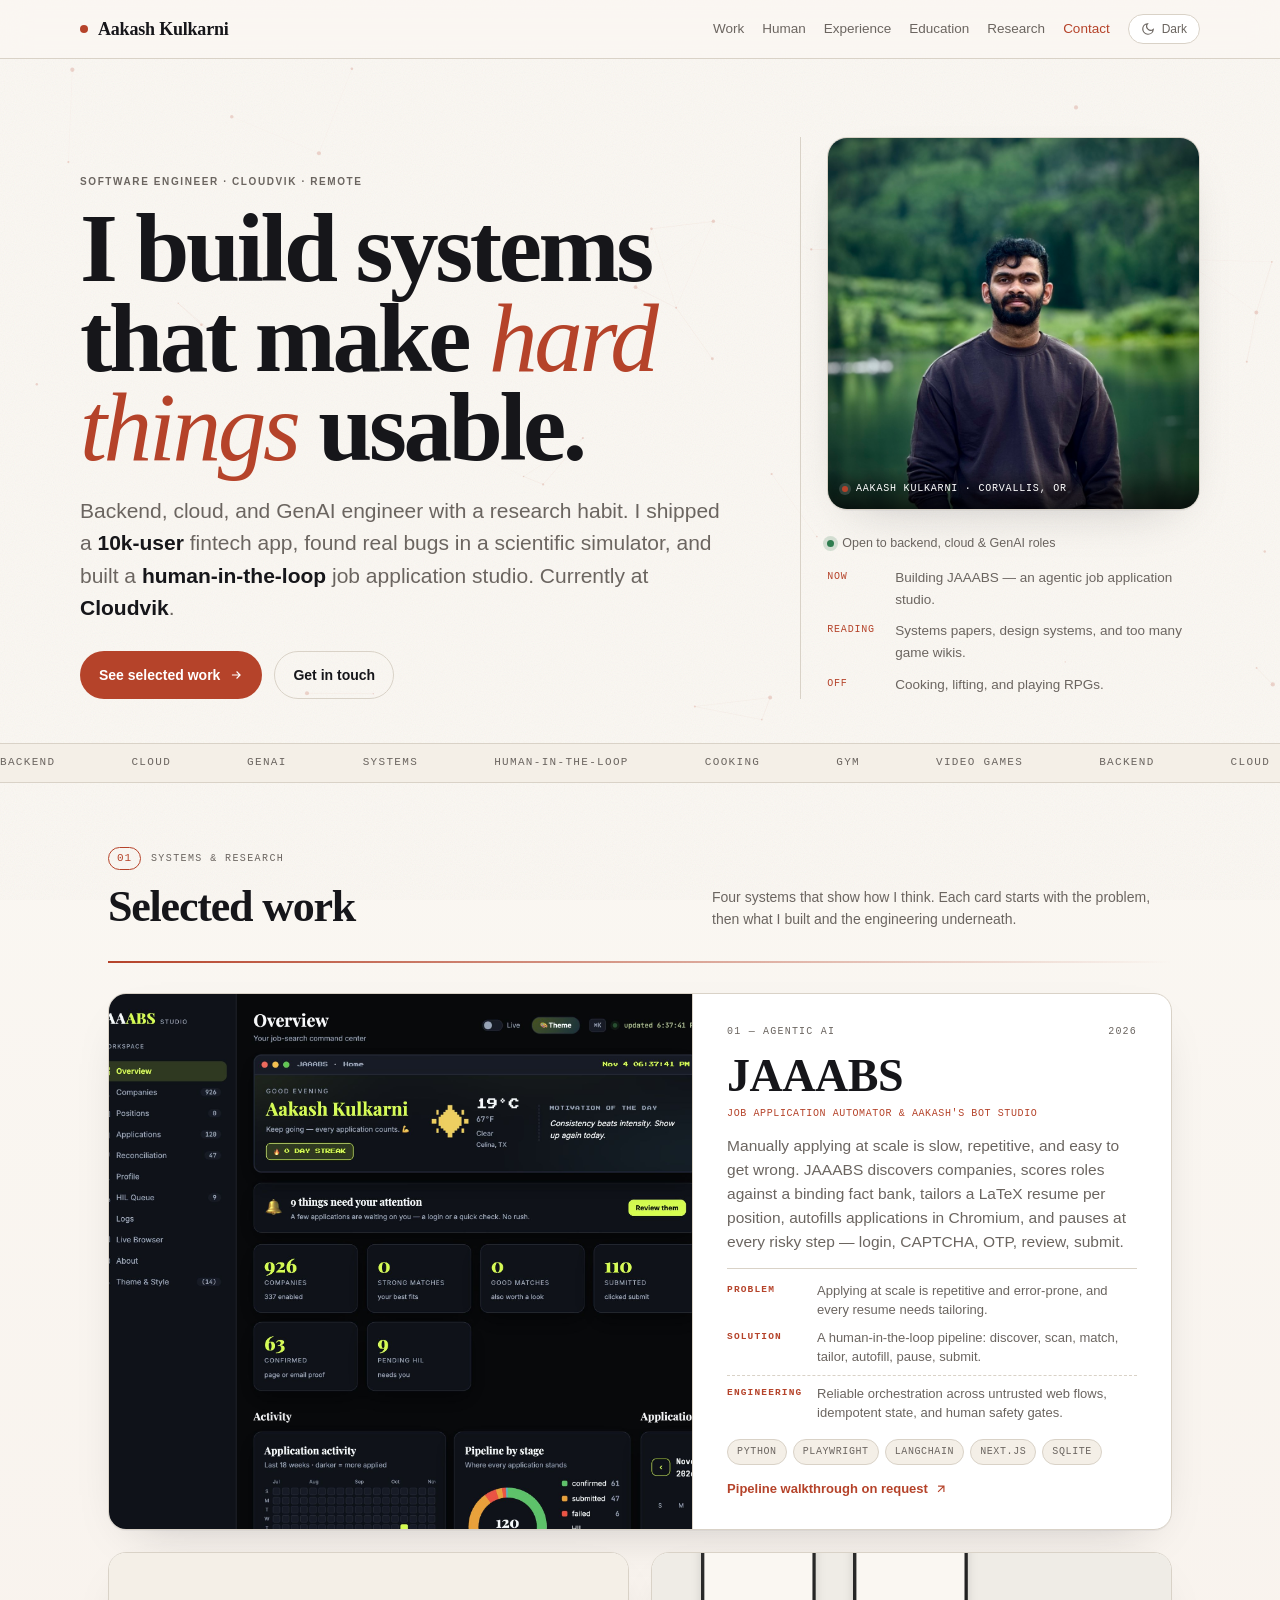
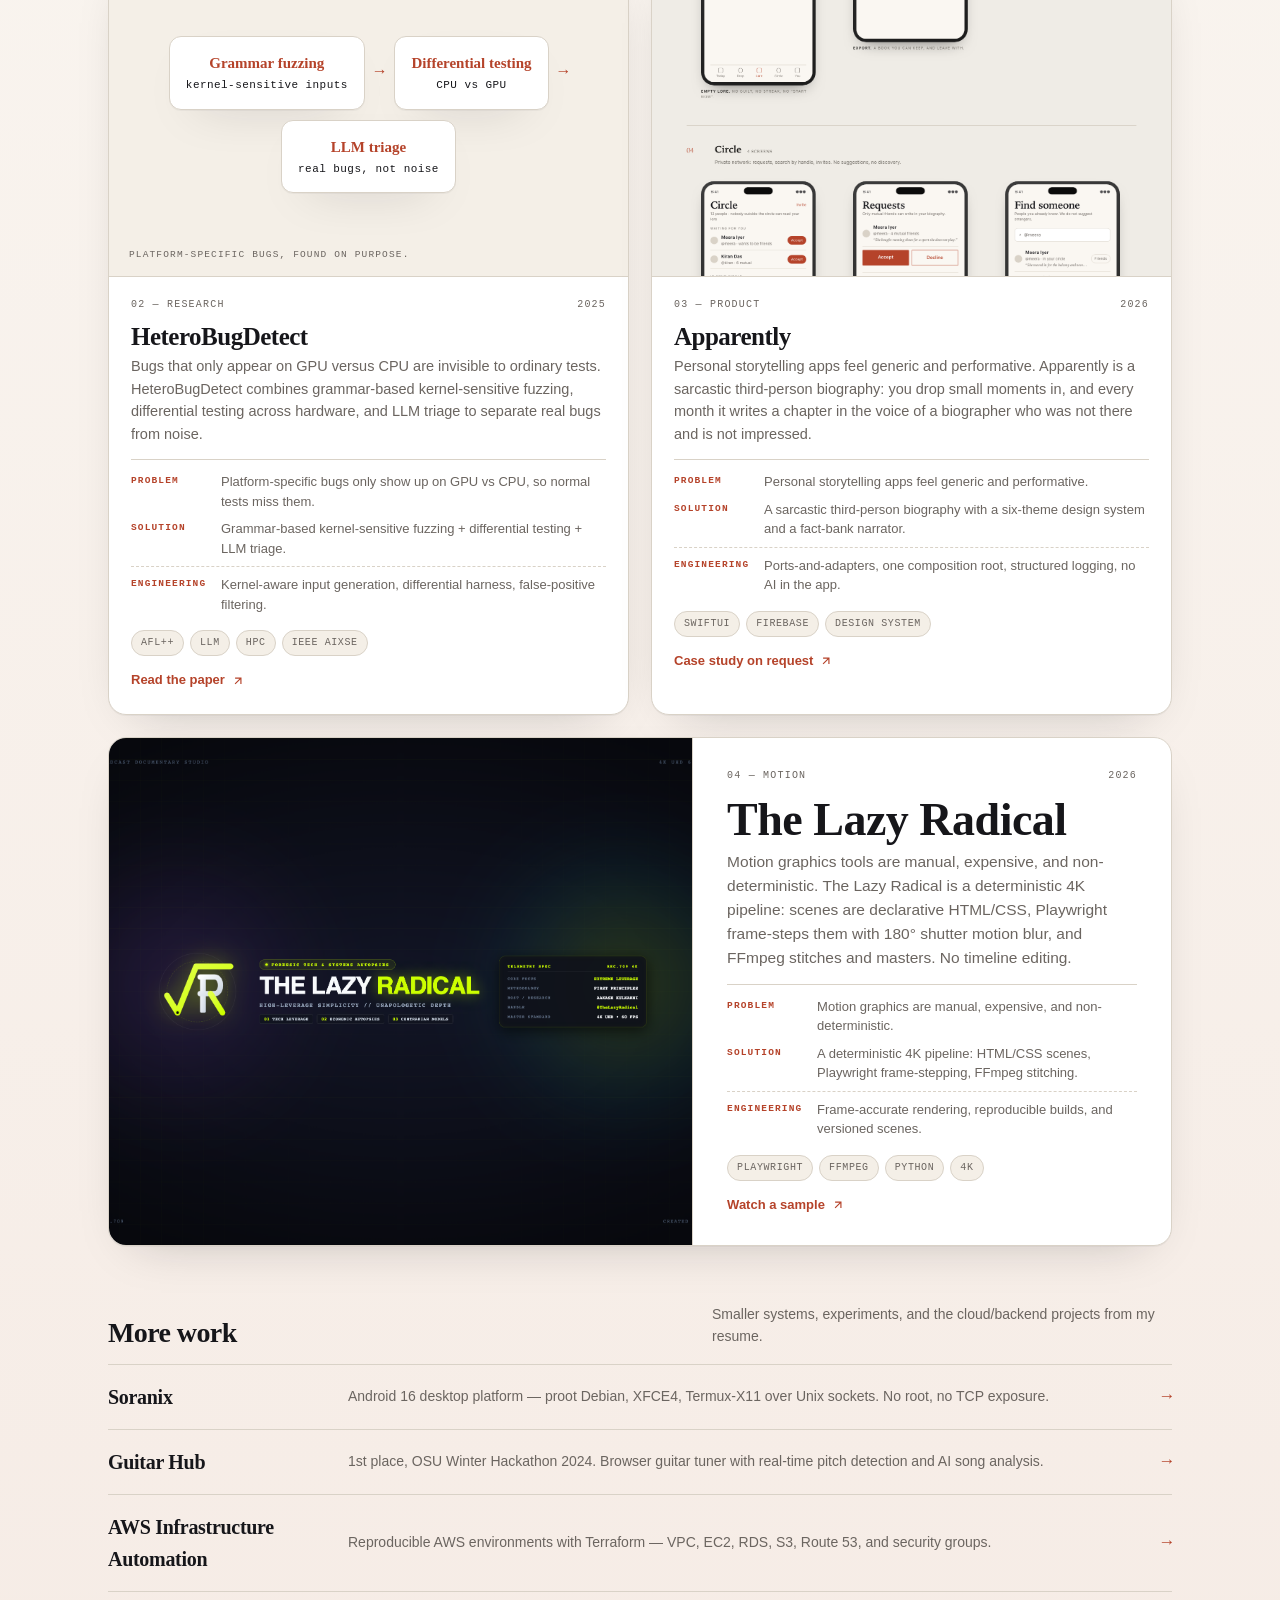
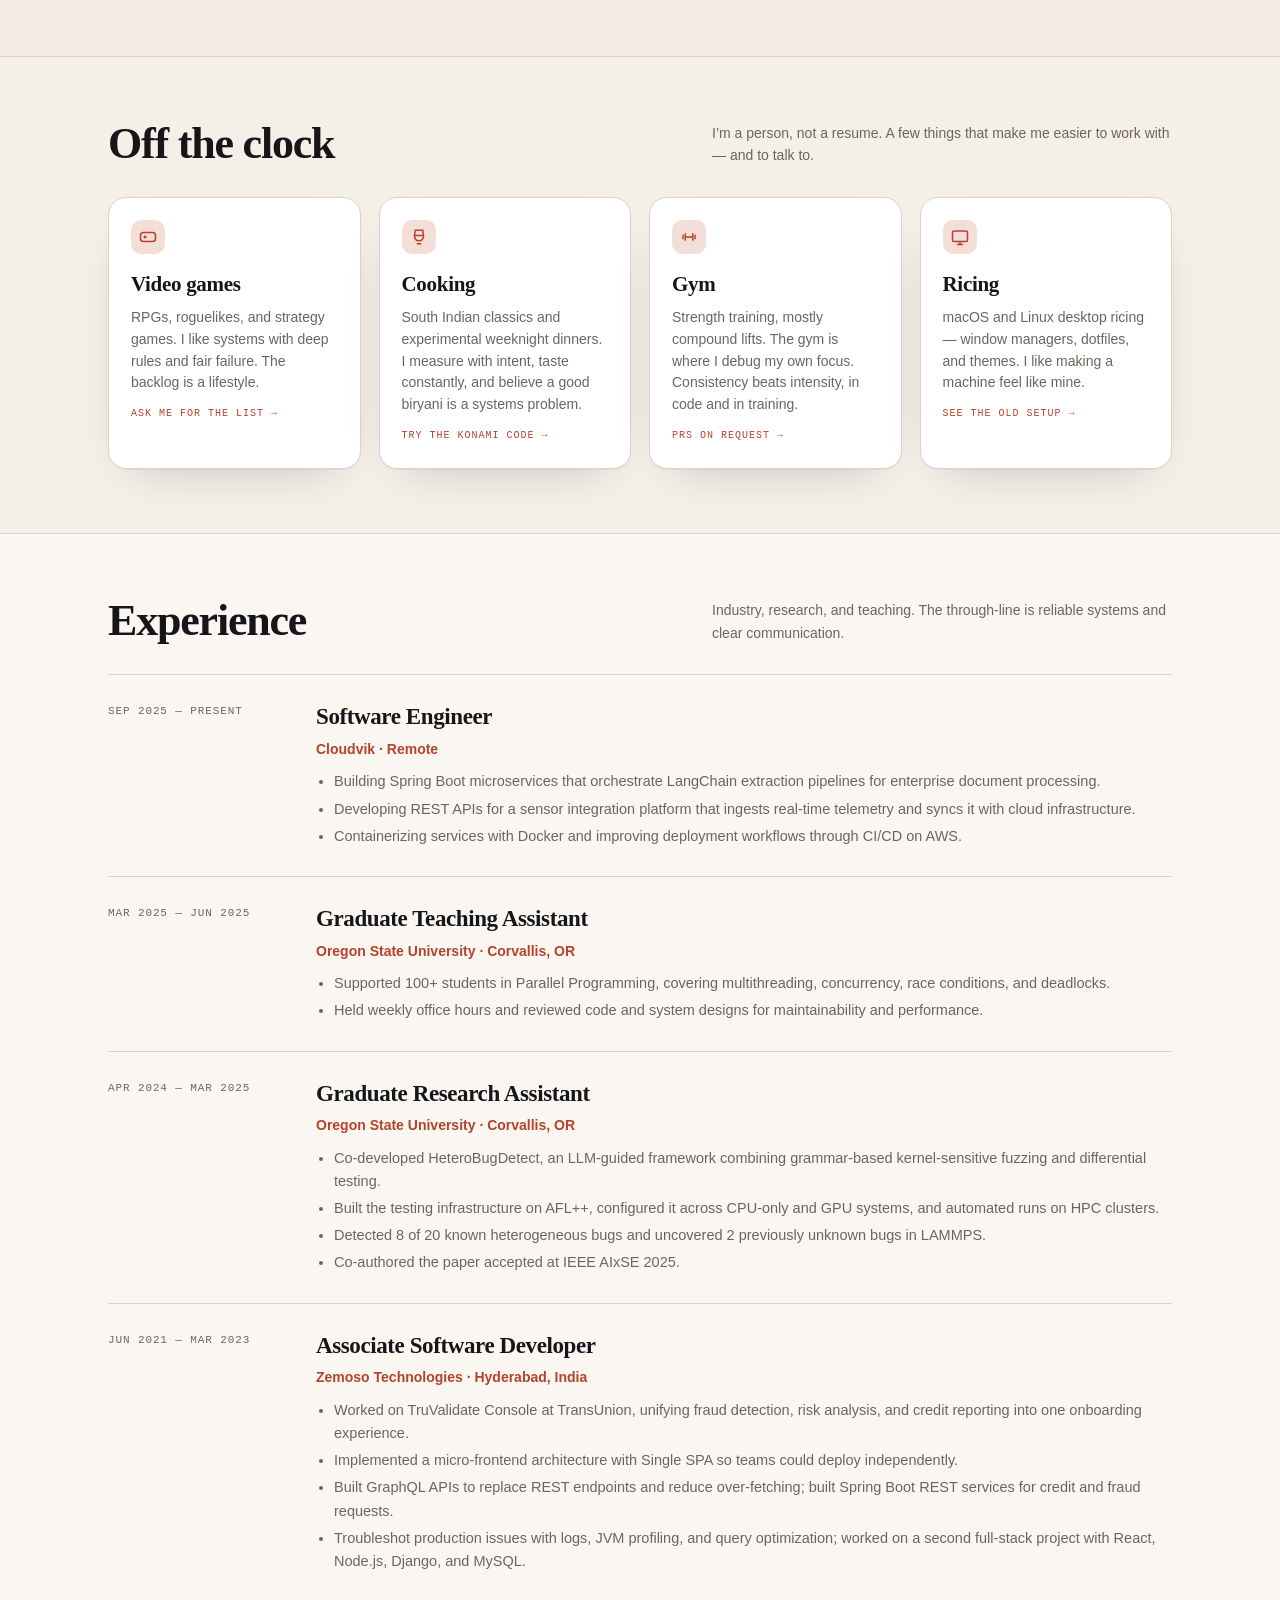
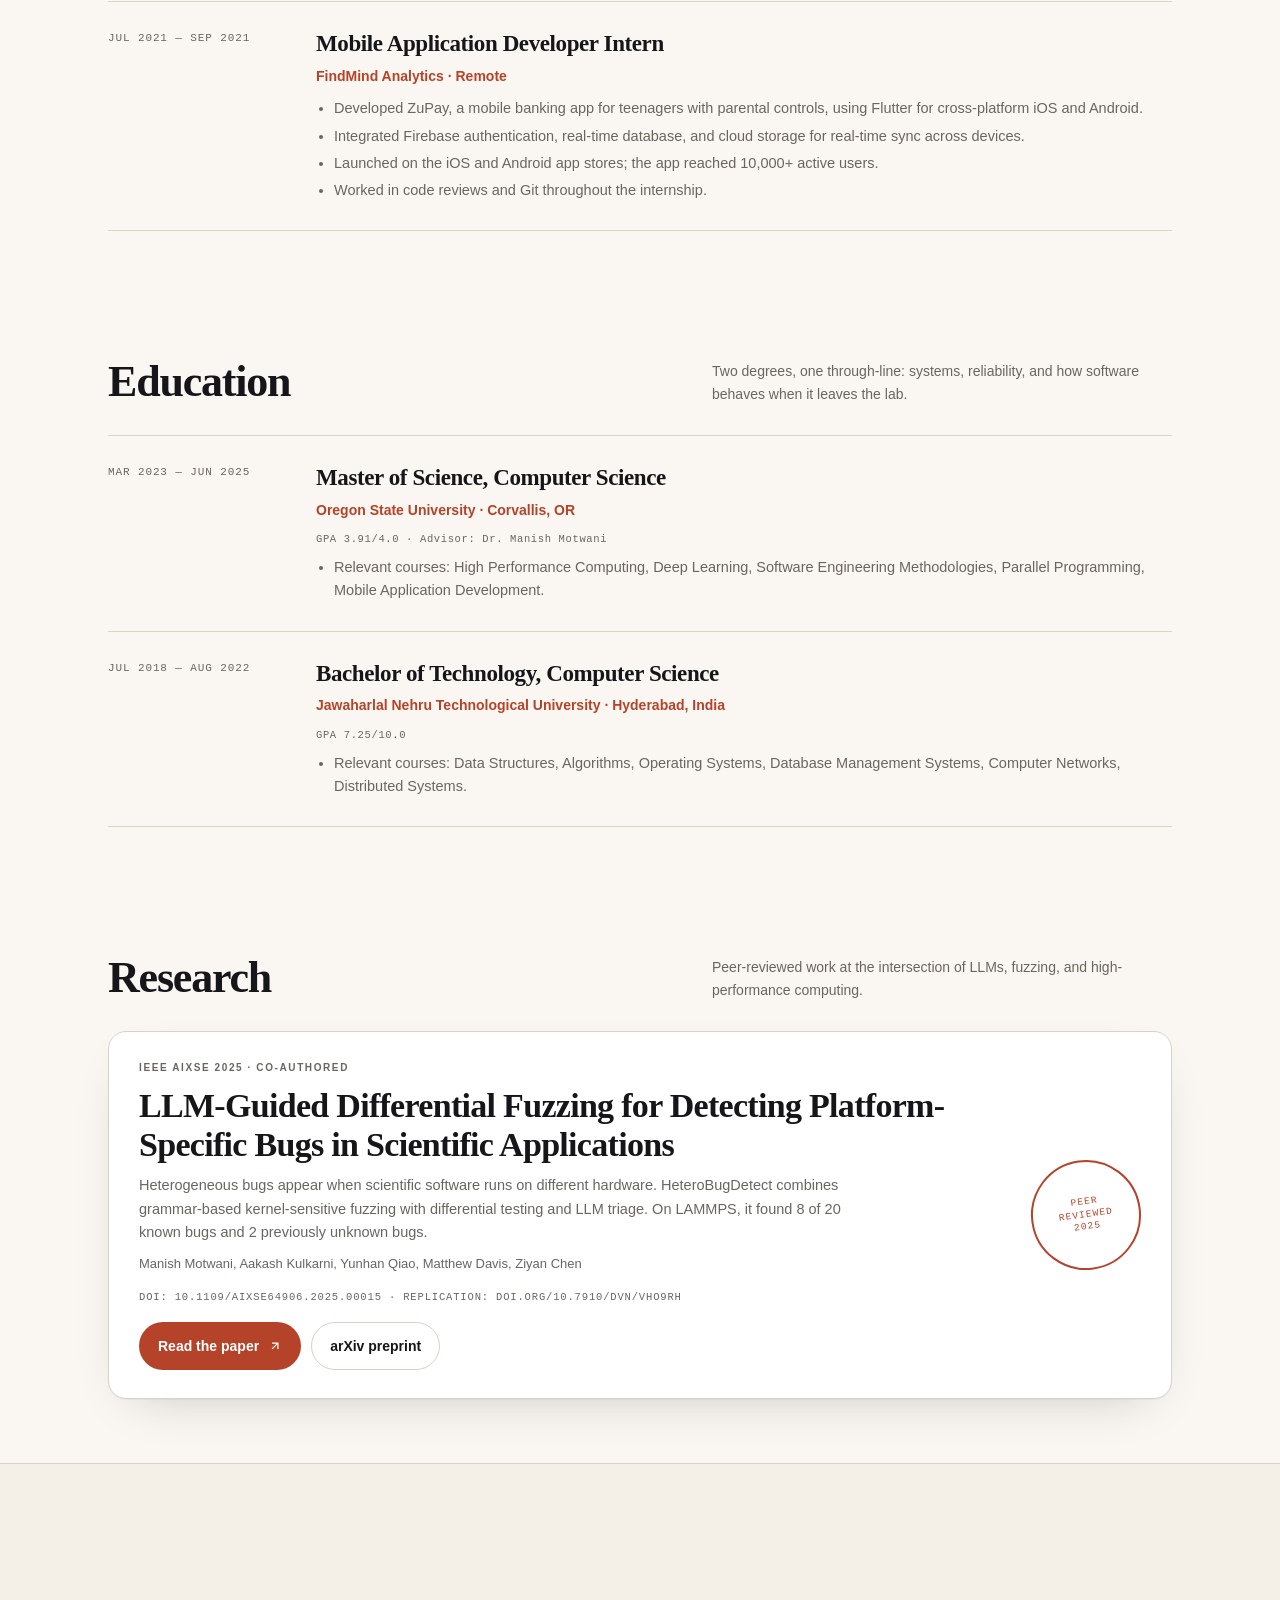
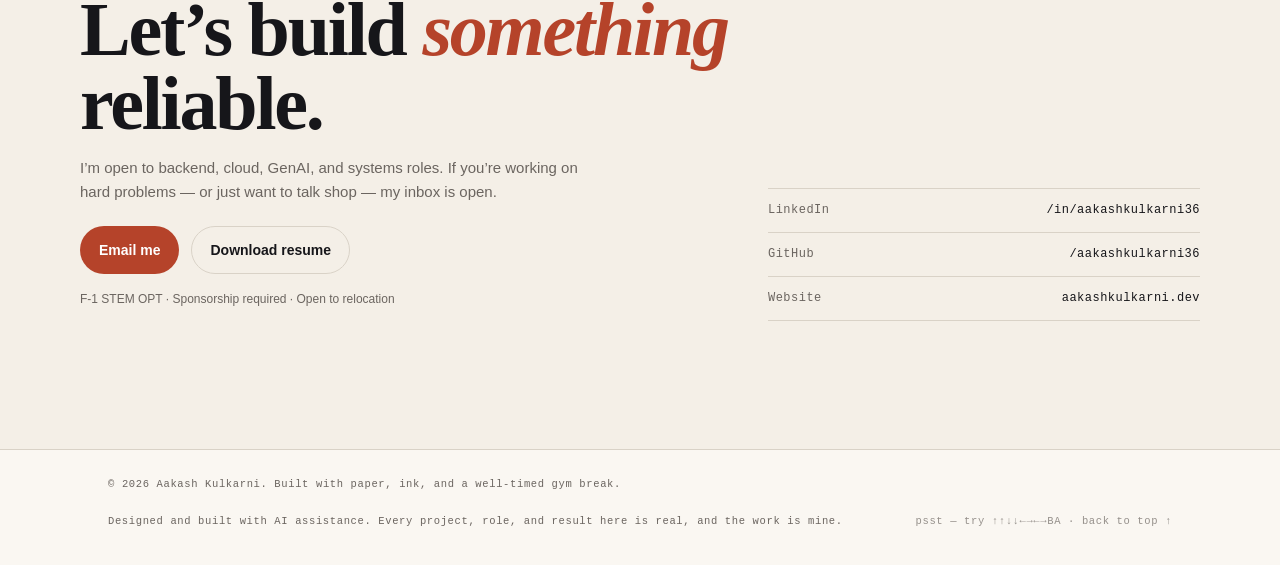
==== redesign/prototype-01/index.html @ 510ca002 "Hide personal email from page; keep mailto on resume address" ====
<!doctype html>
<html lang="en" data-theme="light">
<head>
<meta charset="utf-8">
<meta name="viewport" content="width=device-width, initial-scale=1">
<title>Aakash Kulkarni — Software Engineer</title>
<meta name="description" content="Backend, cloud, and GenAI engineer at Cloudvik. I build systems that make hard things usable — JAAABS, HeteroBugDetect, Apparently, and The Lazy Radical.">
<meta property="og:title" content="Aakash Kulkarni — Software Engineer">
<meta property="og:description" content="Backend, cloud, and GenAI engineer at Cloudvik. Building JAAABS, a human-in-the-loop job application studio.">
<meta property="og:type" content="website">
<link rel="icon" href="data:image/svg+xml,<svg xmlns='http://www.w3.org/2000/svg' viewBox='0 0 100 100'><rect width='100' height='100' rx='22' fill='%23FAF7F2'/><text x='50' y='68' font-size='56' text-anchor='middle' font-family='Georgia' fill='%23B5432A'>A</text></svg>">
<style>
  :root{
    --canvas:#FAF7F2; --surface:#FFFFFF; --muted:#F4EFE7;
    --ink:#16161A; --ink2:#6B6560; --line:#D9D2C7;
    --accent:#B5432A; --accentSoft:#F3DED8; --onAccent:#FFFFFF;
    --serif:"New York","Iowan Old Style","Palatino Linotype","Book Antiqua",Georgia,serif;
    --sans:-apple-system,BlinkMacSystemFont,"SF Pro Text","Helvetica Neue",Arial,sans-serif;
    --mono:"SF Mono","JetBrains Mono",ui-monospace,Menlo,monospace;
    --radius:18px; --max:1120px;
    --shadow:0 1px 0 rgba(22,22,26,.04),0 18px 50px -28px rgba(22,22,26,.28);
  }
  html[data-theme="dark"]{
    --canvas:#121214; --surface:#1B1A1D; --muted:#232226;
    --ink:#F2EDE6; --ink2:#B8B0A6; --line:#3A3834;
    --accent:#E0593C; --accentSoft:#3A211C; --onAccent:#121214;
    --shadow:0 1px 0 rgba(0,0,0,.25),0 18px 50px -28px rgba(0,0,0,.7);
  }
  /* palettes — light + dark, from Apparently's tokens */
  body.theme-slate{--canvas:#F4F5F7;--surface:#FFFFFF;--muted:#EAEDF1;--ink:#14161A;--ink2:#5C6270;--line:#DFE2E7;--accent:#2F5BD7;--accentSoft:#E3EAFC;--onAccent:#FFFFFF}
  html[data-theme="dark"] body.theme-slate{--canvas:#0E1014;--surface:#161A20;--muted:#1C2129;--ink:#ECEFF3;--ink2:#9AA3B0;--line:#242A33;--accent:#6C8CFF;--accentSoft:#1B2440;--onAccent:#0E1014}
  body.theme-oxblood{--canvas:#F7F1E8;--surface:#FFFBF4;--muted:#F0E7D9;--ink:#1B1714;--ink2:#6E6259;--line:#DCCFBF;--accent:#7A1F2B;--accentSoft:#F0DADB;--onAccent:#FFFFFF}
  html[data-theme="dark"] body.theme-oxblood{--canvas:#14100E;--surface:#1D1815;--muted:#251E19;--ink:#F0E7DA;--ink2:#A99A8A;--line:#2E2721;--accent:#C85562;--accentSoft:#3A1D22;--onAccent:#14100E}
  body.theme-moss{--canvas:#F4F5EF;--surface:#FFFFFF;--muted:#E9EDE3;--ink:#171A17;--ink2:#5F665C;--line:#DDE0D5;--accent:#3E5B3A;--accentSoft:#E1E8DA;--onAccent:#FFFFFF}
  html[data-theme="dark"] body.theme-moss{--canvas:#0F1210;--surface:#171B18;--muted:#1E241F;--ink:#E9EDE6;--ink2:#9AA396;--line:#262B26;--accent:#8FB07F;--accentSoft:#23301F;--onAccent:#0F1210}
  body.theme-ink{--canvas:#F6F4F0;--surface:#FFFFFF;--muted:#EFEBE4;--ink:#1A1A1A;--ink2:#6A6862;--line:#E2DED7;--accent:#8A6A3B;--accentSoft:#EFE6D8;--onAccent:#FFFFFF}
  html[data-theme="dark"] body.theme-ink{--canvas:#111111;--surface:#191919;--muted:#222120;--ink:#EDEBE7;--ink2:#9B978F;--line:#2A2A2A;--accent:#C9A46A;--accentSoft:#2E2A22;--onAccent:#111111}
  body.theme-plum{--canvas:#F5F2F6;--surface:#FFFFFF;--muted:#ECE7F1;--ink:#191621;--ink2:#635E6E;--line:#DFD9E3;--accent:#5B3A8E;--accentSoft:#E8E0F3;--onAccent:#FFFFFF}
  html[data-theme="dark"] body.theme-plum{--canvas:#0F0D14;--surface:#17141D;--muted:#1E1A26;--ink:#EDE9F4;--ink2:#9C95AC;--line:#272132;--accent:#A98BE0;--accentSoft:#241B36;--onAccent:#0F0D14}
  .type-classic{--serif:"New York","Iowan Old Style","Palatino Linotype","Book Antiqua",Georgia,serif;--sans:"New York","Iowan Old Style","Palatino Linotype","Book Antiqua",Georgia,serif}
  .type-modern{--serif:-apple-system,BlinkMacSystemFont,"SF Pro Display","Helvetica Neue",Arial,sans-serif;--sans:-apple-system,BlinkMacSystemFont,"SF Pro Text","Helvetica Neue",Arial,sans-serif}

  *{box-sizing:border-box}
  html{scroll-behavior:smooth}
  body{
    margin:0; background:var(--canvas); color:var(--ink);
    font-family:var(--sans); font-size:17px; line-height:1.6;
    -webkit-font-smoothing:antialiased; transition:background .35s ease,color .35s ease;
    background-image:
      radial-gradient(1200px 600px at 80% -10%, color-mix(in srgb, var(--accent) 8%, transparent), transparent 60%),
      radial-gradient(900px 500px at -10% 30%, color-mix(in srgb, var(--accent) 5%, transparent), transparent 60%);
  }
  body::before{
    content:""; position:fixed; inset:0; pointer-events:none; z-index:0; opacity:.35;
    background-image:url("data:image/svg+xml,%3Csvg xmlns='http://www.w3.org/2000/svg' width='140' height='140'%3E%3Cfilter id='n'%3E%3CfeTurbulence type='fractalNoise' baseFrequency='.9' numOctaves='2' stitchTiles='stitch'/%3E%3C/filter%3E%3Crect width='100%25' height='100%25' filter='url(%23n)' opacity='.18'/%3E%3C/svg%3E");
    mix-blend-mode:multiply;
  }
  html[data-theme="dark"] body::before{mix-blend-mode:screen;opacity:.18}
  .wrap{max-width:var(--max);margin:0 auto;padding:0 28px;position:relative;z-index:1}
  a{color:var(--accent);text-decoration:none}
  a:hover{text-decoration:underline;text-underline-offset:3px}
  ::selection{background:var(--accentSoft);color:var(--ink)}
  .serif{font-family:var(--serif)}
  .mono{font-family:var(--mono)}
  .eyebrow{font-family:var(--sans);font-size:10px;font-weight:600;letter-spacing:.16em;text-transform:uppercase;color:var(--ink2)}
  .rule{height:1px;background:var(--line);border:0;margin:0}
  .accent-rule{height:2px;background:linear-gradient(90deg,var(--accent),transparent);border:0;margin:0}
  .skip{position:absolute;left:-9999px;top:0;background:var(--accent);color:var(--onAccent);padding:10px 14px;border-radius:0 0 10px 0;z-index:200}
  .skip:focus{left:0}

  /* scroll progress */
  .scroll-progress{position:fixed;top:0;left:0;height:3px;width:0;background:var(--accent);z-index:120;transition:width .08s linear}

  /* header */
  header{position:sticky;top:0;z-index:20;backdrop-filter:blur(14px);background:color-mix(in srgb,var(--canvas) 82%,transparent);border-bottom:1px solid var(--line)}
  .nav{display:flex;align-items:center;gap:18px;padding:14px 0}
  .brand{display:flex;align-items:baseline;gap:10px;font-family:var(--serif);font-weight:700;font-size:18px;letter-spacing:-.2px}
  .brand .dot{width:8px;height:8px;border-radius:50%;background:var(--accent);display:inline-block;transform:translateY(-2px)}
  .nav-links{margin-left:auto;display:flex;gap:18px;align-items:center}
  .nav-links a{color:var(--ink2);font-size:13.5px;font-weight:500}
  .nav-links a:hover,.nav-links a.active{color:var(--accent);text-decoration:none}
  .theme-btn{display:inline-flex;align-items:center;gap:7px;border:1px solid var(--line);background:var(--surface);color:var(--ink2);border-radius:999px;padding:7px 12px;font-size:12px;cursor:pointer;font-family:var(--sans);transition:border-color .2s,color .2s}
  .theme-btn:hover{border-color:var(--accent);color:var(--accent)}
  .theme-btn svg{width:14px;height:14px}
  @media(max-width:820px){.nav-links a{display:none}.nav{gap:10px}}

  /* hero */
  .hero-shell{position:relative;overflow:hidden;border-bottom:1px solid var(--line)}
  .hero-canvas{position:absolute;inset:0;width:100%;height:100%;z-index:0;pointer-events:none;opacity:.55}
  .hero{position:relative;z-index:1;padding:78px 0 44px;display:grid;grid-template-columns:1.25fr .75fr;gap:54px;align-items:end}
  .hero > div,.hero > aside{position:relative;z-index:1}
  .hero h1{font-family:var(--serif);font-weight:700;font-size:clamp(50px,7.6vw,100px);line-height:.92;letter-spacing:-3.4px;margin:0 0 22px}
  .hero h1 em{font-style:italic;color:var(--accent);font-weight:500}
  .hero .lede{font-size:clamp(17px,2vw,21px);line-height:1.55;color:var(--ink2);max-width:640px;margin:0 0 26px}
  .hero .lede strong{color:var(--ink);font-weight:600}
  .hero-actions{display:flex;flex-wrap:wrap;gap:12px;align-items:center}
  .btn{display:inline-flex;align-items:center;gap:9px;border-radius:999px;padding:12px 18px;font-size:14px;font-weight:600;font-family:var(--sans);border:1px solid transparent;cursor:pointer;transition:transform .2s,background .2s,border-color .2s}
  .btn-primary{background:var(--accent);color:var(--onAccent)}
  .btn-primary:hover{transform:translateY(-1px);text-decoration:none;filter:brightness(1.03)}
  .btn-ghost{background:transparent;border-color:var(--line);color:var(--ink)}
  .btn-ghost:hover{border-color:var(--accent);color:var(--accent);text-decoration:none}
  .hero-side{border-left:1px solid var(--line);padding-left:26px;padding-bottom:4px}
  .portrait{margin:0 0 18px;position:relative;border-radius:20px;overflow:hidden;border:1px solid var(--line);box-shadow:var(--shadow);background:var(--surface);will-change:transform}
  .portrait img{display:block;width:100%;height:auto;aspect-ratio:1;object-fit:cover;transition:transform .6s ease}
  .portrait:hover img{transform:scale(1.02)}
  .portrait figcaption{position:absolute;left:0;right:0;bottom:0;padding:12px 14px;font-family:var(--mono);font-size:10px;letter-spacing:.08em;text-transform:uppercase;color:#fff;background:linear-gradient(0deg,rgba(0,0,0,.6),transparent);display:flex;align-items:center;gap:8px}
  .portrait figcaption .dot{width:6px;height:6px;border-radius:50%;background:var(--accent);box-shadow:0 0 0 3px rgba(255,255,255,.15)}
  .status{display:inline-flex;align-items:center;gap:8px;font-size:12.5px;color:var(--ink2);margin-bottom:14px}
  .status .live{width:7px;height:7px;border-radius:50%;background:#2E7D4F;box-shadow:0 0 0 4px color-mix(in srgb,#2E7D4F 18%,transparent);animation:pulse 2.4s infinite}
  .now-list{list-style:none;padding:0;margin:0;display:grid;gap:10px}
  .now-list li{display:flex;gap:10px;font-size:13.5px;color:var(--ink2)}
  .now-list .k{font-family:var(--mono);font-size:10px;letter-spacing:.08em;text-transform:uppercase;color:var(--accent);min-width:58px;padding-top:2px}
  @media(max-width:900px){.hero{grid-template-columns:1fr;gap:30px}.hero-side{border-left:0;border-top:1px solid var(--line);padding-left:0;padding-top:22px}}

  /* ticker */
  .ticker{border-top:0;border-bottom:1px solid var(--line);overflow:hidden;background:var(--muted);position:relative;z-index:1}
  .ticker-track{display:flex;gap:38px;white-space:nowrap;padding:10px 0;animation:marquee 34s linear infinite;font-family:var(--mono);font-size:11px;letter-spacing:.12em;text-transform:uppercase;color:var(--ink2)}
  .ticker-track span{display:inline-flex;align-items:center;gap:10px}
  .ticker-track i{width:5px;height:5px;border-radius:50%;background:var(--accent);display:inline-block}
  .ticker:hover .ticker-track{animation-play-state:paused}
  @keyframes marquee{from{transform:translateX(0)}to{transform:translateX(-50%)}}

  /* sections */
  section{padding:64px 0}
  #work{background:linear-gradient(180deg,var(--canvas) 0%,color-mix(in srgb,var(--canvas) 94%,var(--accent)) 100%)}
  .sec-head{display:flex;align-items:end;justify-content:space-between;gap:20px;margin-bottom:30px}
  .sec-head h2{font-family:var(--serif);font-size:clamp(30px,4vw,44px);line-height:1.05;letter-spacing:-1.2px;margin:0}
  .sec-head p{margin:0;color:var(--ink2);font-size:14px;max-width:460px}
  .sec-head .count{font-family:var(--mono);font-size:11px;color:var(--ink2);letter-spacing:.12em;text-transform:uppercase}
  .sec-kicker{display:flex;align-items:center;gap:10px;margin-bottom:14px}
  .sec-kicker .num{font-family:var(--mono);font-size:11px;letter-spacing:.08em;color:var(--accent);border:1px solid var(--accent);border-radius:999px;padding:2px 8px}
  .sec-kicker .label{font-family:var(--mono);font-size:10px;letter-spacing:.14em;text-transform:uppercase;color:var(--ink2)}
  .work-rule{height:2px;background:linear-gradient(90deg,var(--accent),transparent);border:0;margin:0 0 30px}

  /* work */
  .work-grid{display:grid;grid-template-columns:1fr 1fr;gap:22px}
  .card{background:var(--surface);border:1px solid var(--line);border-radius:var(--radius);overflow:hidden;box-shadow:var(--shadow);transition:transform .2s ease,box-shadow .25s ease;position:relative;will-change:transform}
  .card:hover{box-shadow:0 24px 60px -30px rgba(22,22,26,.45)}
  .card-media{aspect-ratio:16/10;overflow:hidden;background:var(--muted);border-bottom:1px solid var(--line)}
  .card-media img{width:100%;height:100%;object-fit:cover;display:block;transition:transform .5s ease}
  .card:hover .card-media img{transform:scale(1.035)}
  .card-body{padding:20px 22px 22px}
  .card-kicker{display:flex;justify-content:space-between;gap:12px;font-family:var(--mono);font-size:10px;letter-spacing:.12em;text-transform:uppercase;color:var(--ink2);margin-bottom:10px}
  .card h3{font-family:var(--serif);font-size:25px;line-height:1.12;letter-spacing:-.5px;margin:0 0 4px}
  .aka{font-family:var(--mono);font-size:10px;letter-spacing:.06em;text-transform:uppercase;color:var(--accent);margin-bottom:12px}
  .card p{margin:0;color:var(--ink2);font-size:14.5px;line-height:1.55}
  .ps{display:grid;gap:8px;margin:14px 0 0;padding:12px 0 0;border-top:1px solid var(--line)}
  .ps-row{display:grid;grid-template-columns:78px 1fr;gap:12px;font-size:13px;line-height:1.5;color:var(--ink2)}
  .ps-row b{font-family:var(--mono);font-size:9.5px;letter-spacing:.12em;text-transform:uppercase;color:var(--accent);padding-top:2px}
  .ps-row.eng{border-top:1px dashed var(--line);padding-top:8px}
  .card .arrow{display:inline-flex;align-items:center;gap:6px;margin-top:14px;font-size:13px;font-weight:600;color:var(--accent)}
  .card .arrow svg{width:14px;height:14px;transition:transform .2s}
  .card:hover .arrow svg{transform:translate(2px,-2px)}
  .card.feature{grid-column:1/-1;display:grid;grid-template-columns:1.1fr .9fr;align-items:stretch}
  .card.feature .card-media{aspect-ratio:auto;border-bottom:0;border-right:1px solid var(--line);min-height:360px}
  .card.feature .card-body{display:flex;flex-direction:column;justify-content:center;padding:30px 34px}
  .card.feature h3{font-size:clamp(30px,4vw,46px)}
  .card.feature p{font-size:15.5px}
  .card .tags{display:flex;flex-wrap:wrap;gap:6px;margin-top:16px}
  .tag{font-family:var(--mono);font-size:10px;letter-spacing:.06em;text-transform:uppercase;color:var(--ink2);border:1px solid var(--line);border-radius:999px;padding:4px 9px;background:var(--muted)}
  @media(max-width:820px){.work-grid{grid-template-columns:1fr}.card.feature{grid-template-columns:1fr}.card.feature .card-media{border-right:0;border-bottom:1px solid var(--line);min-height:220px}}

  .more-work{margin-top:8px}
  .more-list{display:grid;gap:0;border-top:1px solid var(--line)}
  .more-item{display:grid;grid-template-columns:220px 1fr auto;gap:20px;align-items:center;padding:16px 0;border-bottom:1px solid var(--line);color:var(--ink)}
  .more-item:hover{color:var(--accent);text-decoration:none}
  .more-name{font-family:var(--serif);font-size:20px;font-weight:600;letter-spacing:-.3px}
  .more-desc{font-size:14px;color:var(--ink2)}
  .more-arrow{font-family:var(--mono);color:var(--accent)}
  @media(max-width:700px){.more-item{grid-template-columns:1fr auto}.more-desc{grid-column:1/-1}}

  /* diagram */
  .diagram{aspect-ratio:16/10;background:var(--muted);border-bottom:1px solid var(--line);display:flex;align-items:center;justify-content:center;padding:24px;position:relative;overflow:hidden}
  .diagram-flow{display:flex;align-items:center;gap:10px;flex-wrap:wrap;justify-content:center}
  .diagram-node{border:1px solid var(--line);background:var(--surface);border-radius:12px;padding:14px 16px;font-family:var(--mono);font-size:11px;letter-spacing:.04em;color:var(--ink);text-align:center;box-shadow:var(--shadow)}
  .diagram-node b{display:block;font-family:var(--serif);font-size:15px;letter-spacing:0;margin-bottom:2px;color:var(--accent)}
  .diagram-arrow{color:var(--accent);font-family:var(--mono);font-size:16px}
  .diagram-caption{position:absolute;left:20px;bottom:14px;font-family:var(--mono);font-size:9.5px;letter-spacing:.12em;text-transform:uppercase;color:var(--ink2)}
  .diagram-pipeline{display:grid;grid-template-columns:1fr;gap:10px;width:min(420px,100%)}
  .diagram-pipeline .row{display:flex;align-items:center;gap:10px}
  .diagram-pipeline .row span{flex:0 0 auto}
  .diagram-pipeline .row .line{flex:1;height:1px;background:var(--line)}
  .diagram-pipeline .node{border:1px solid var(--line);background:var(--surface);border-radius:10px;padding:10px 12px;font-family:var(--mono);font-size:10.5px;letter-spacing:.04em;color:var(--ink);text-align:left;box-shadow:var(--shadow);white-space:nowrap}
  .diagram-pipeline .node b{color:var(--accent);font-family:var(--serif);font-size:14px;letter-spacing:0;margin-right:6px}

  /* human */
  .human-grid{display:grid;grid-template-columns:repeat(auto-fit,minmax(240px,1fr));gap:18px}
  .human-card{background:var(--surface);border:1px solid var(--line);border-radius:var(--radius);padding:22px;box-shadow:var(--shadow);transition:transform .2s ease,box-shadow .25s ease}
  .human-card:hover{transform:translateY(-3px);box-shadow:0 20px 50px -30px rgba(22,22,26,.4)}
  .human-card .icon{width:34px;height:34px;border-radius:10px;background:var(--accentSoft);color:var(--accent);display:flex;align-items:center;justify-content:center;margin-bottom:14px}
  .human-card .icon svg{width:18px;height:18px}
  .human-card h3{font-family:var(--serif);font-size:21px;margin:0 0 6px;letter-spacing:-.3px}
  .human-card p{margin:0;color:var(--ink2);font-size:14px;line-height:1.55}
  .human-card .mini{margin-top:12px;font-family:var(--mono);font-size:10px;letter-spacing:.1em;text-transform:uppercase;color:var(--accent);display:inline-block}
  .human-card .mini:hover{text-decoration:underline}
  @media(max-width:820px){.human-grid{grid-template-columns:1fr}}

  /* experience + education */
  .exp-list,.edu-list{display:grid;gap:0}
  .exp-item,.edu-item{display:grid;grid-template-columns:180px 1fr;gap:28px;padding:24px 0;border-top:1px solid var(--line)}
  .exp-item:last-child,.edu-item:last-child{border-bottom:1px solid var(--line)}
  .exp-date,.edu-date{font-family:var(--mono);font-size:11px;letter-spacing:.08em;text-transform:uppercase;color:var(--ink2);padding-top:4px}
  .exp-role h3,.edu-role h3{font-family:var(--serif);font-size:23px;margin:0 0 2px;letter-spacing:-.4px}
  .exp-role .co,.edu-role .co{font-size:14px;color:var(--accent);font-weight:600;margin-bottom:10px}
  .exp-role ul,.edu-role ul{margin:0;padding-left:18px;color:var(--ink2);font-size:14.5px;line-height:1.6}
  .exp-role li,.edu-role li{margin-bottom:4px}
  .edu-role .meta{font-family:var(--mono);font-size:10.5px;letter-spacing:.06em;color:var(--ink2);margin:4px 0 8px}
  @media(max-width:700px){.exp-item,.edu-item{grid-template-columns:1fr;gap:8px}}

  /* research */
  .paper{border:1px solid var(--line);background:var(--surface);border-radius:var(--radius);padding:28px 30px;box-shadow:var(--shadow);display:grid;grid-template-columns:1fr auto;gap:26px;align-items:center}
  .paper h3{font-family:var(--serif);font-size:clamp(24px,3vw,34px);line-height:1.15;letter-spacing:-.7px;margin:0 0 10px}
  .paper p{margin:0;color:var(--ink2);font-size:14.5px;max-width:720px}
  .paper .authors{font-size:13px;color:var(--ink2);margin:10px 0 0}
  .paper .meta{margin-top:14px;font-family:var(--mono);font-size:10.5px;letter-spacing:.08em;text-transform:uppercase;color:var(--ink2)}
  .paper .stamp{width:110px;height:110px;border:2px solid var(--accent);border-radius:50%;display:flex;align-items:center;justify-content:center;text-align:center;font-family:var(--mono);font-size:9.5px;letter-spacing:.12em;text-transform:uppercase;color:var(--accent);transform:rotate(-8deg);line-height:1.35;flex:0 0 auto}
  .paper-actions{display:flex;gap:10px;flex-wrap:wrap;margin-top:16px}
  @media(max-width:700px){.paper{grid-template-columns:1fr}.paper .stamp{display:none}}

  /* contact */
  .contact{background:var(--muted);border-top:1px solid var(--line);border-bottom:1px solid var(--line)}
  .contact-inner{padding:64px 0;display:grid;grid-template-columns:1.2fr .8fr;gap:40px;align-items:end}
  .contact h2{font-family:var(--serif);font-size:clamp(40px,6vw,76px);line-height:.98;letter-spacing:-2.2px;margin:0}
  .contact h2 em{font-style:italic;color:var(--accent)}
  .contact p{color:var(--ink2);font-size:15px;max-width:520px}
  .contact-links{display:grid;gap:0;font-family:var(--mono);font-size:12px;letter-spacing:.04em}
  .contact-links a{display:flex;justify-content:space-between;gap:20px;padding:12px 0;border-top:1px solid var(--line);color:var(--ink)}
  .contact-links a:last-child{border-bottom:1px solid var(--line)}
  .contact-links a:hover{color:var(--accent);text-decoration:none}
  .contact-links span{color:var(--ink2)}
  .copy-btn{border:1px solid var(--line);background:var(--surface);color:var(--ink2);border-radius:999px;padding:12px 16px;font-family:var(--mono);font-size:11px;letter-spacing:.06em;text-transform:uppercase;cursor:pointer;transition:border-color .2s,color .2s}
  .copy-btn:hover{border-color:var(--accent);color:var(--accent)}
  @media(max-width:820px){.contact-inner{grid-template-columns:1fr;gap:26px}}

  footer{padding:26px 0 34px;font-family:var(--mono);font-size:10.5px;letter-spacing:.06em;color:var(--ink2);display:flex;justify-content:space-between;gap:20px;flex-wrap:wrap}
  footer .hint{cursor:default;opacity:.7}
  footer .hint:hover{opacity:1;color:var(--accent)}
  footer a{color:var(--ink2)}
  footer a:hover{color:var(--accent)}

  /* reveal */
  .reveal{opacity:0;transform:translateY(18px);transition:opacity .7s ease,transform .7s ease}
  .reveal.in{opacity:1;transform:none}
  .work-grid .reveal:nth-child(2){transition-delay:.06s}
  .work-grid .reveal:nth-child(3){transition-delay:.12s}
  .human-grid .reveal:nth-child(2){transition-delay:.06s}
  .human-grid .reveal:nth-child(3){transition-delay:.12s}

  /* modal */
  .modal{position:fixed;inset:0;z-index:60;display:none;align-items:center;justify-content:center;padding:20px;background:color-mix(in srgb,#16161A 55%,transparent);backdrop-filter:blur(6px)}
  .modal.open{display:flex}
  .modal-card{width:min(560px,94vw);background:var(--surface);border:1px solid var(--line);border-radius:22px;box-shadow:0 40px 100px -40px rgba(0,0,0,.6);padding:30px 32px;position:relative;animation:pop .28s ease}
  .modal-card .close{position:absolute;top:14px;right:14px;border:0;background:var(--muted);color:var(--ink2);width:30px;height:30px;border-radius:50%;cursor:pointer;font-size:16px;line-height:1}
  .modal-card h3{font-family:var(--serif);font-size:30px;margin:0 0 4px;letter-spacing:-.6px}
  .modal-card .eyebrow{margin-bottom:12px}
  .modal-card p{font-size:14.5px;color:var(--ink2);line-height:1.6}
  .modal-card .recipe{border-top:1px solid var(--line);margin-top:16px;padding-top:14px;font-family:var(--mono);font-size:11.5px;line-height:1.7;color:var(--ink2)}
  .modal-card .recipe b{color:var(--accent)}
  @keyframes pop{from{opacity:0;transform:translateY(8px) scale(.98)}to{opacity:1;transform:none}}
  @keyframes pulse{50%{opacity:.35}}
  @keyframes fadeUp{from{opacity:0;transform:translateY(12px)}to{opacity:1;transform:none}}
  @keyframes blink{50%{opacity:0}}
  @keyframes floaty{0%,100%{transform:translate3d(0,0,0)}50%{transform:translate3d(0,-18px,0)}}
  .hero h1{animation:fadeUp .8s ease both}
  .hero .lede{animation:fadeUp .8s .12s ease both}
  .hero-actions{animation:fadeUp .8s .2s ease both}
  .hero-side{animation:fadeUp .8s .28s ease both}

  /* ============ CONCEPT: TERMINAL ============ */
  body.concept-terminal{
    --canvas:#080A08; --surface:#0F120F; --muted:#141A14;
    --ink:#DCE8D6; --ink2:#7E8F78; --line:#1E2A1C;
    --accent:#7CFF6B; --accentSoft:#16301A; --onAccent:#080A08;
    --serif:var(--mono); --sans:var(--mono);
    background-image:radial-gradient(900px 500px at 70% -10%, rgba(124,255,107,.08), transparent 60%);
  }
  body.concept-terminal .theme-btn{display:none}
  body.concept-terminal .brand{font-family:var(--mono);font-weight:600;letter-spacing:0}
  body.concept-terminal .hero h1{font-family:var(--mono);font-weight:600;letter-spacing:-2px;font-size:clamp(40px,6.4vw,78px);line-height:.98}
  body.concept-terminal .hero h1 em{font-style:normal;color:var(--accent)}
  body.concept-terminal .hero h1::after{content:"█";color:var(--accent);margin-left:6px;font-size:.62em;animation:blink 1.1s steps(2,end) infinite;vertical-align:baseline}
  body.concept-terminal .hero .lede{font-family:var(--mono);font-size:15px;line-height:1.7}
  body.concept-terminal .hero .eyebrow{color:var(--accent)}
  body.concept-terminal .portrait{border-radius:0}
  body.concept-terminal .portrait figcaption{background:linear-gradient(0deg,rgba(0,0,0,.75),transparent)}
  body.concept-terminal .btn{border-radius:0;font-family:var(--mono);text-transform:uppercase;letter-spacing:.08em;font-size:12px}
  body.concept-terminal .card{border-radius:0;background:var(--surface);box-shadow:none}
  body.concept-terminal .card::before{content:"● ● ●";display:block;padding:10px 14px;border-bottom:1px solid var(--line);font-family:var(--mono);font-size:9px;letter-spacing:.2em;color:var(--ink2);background:var(--muted)}
  body.concept-terminal .card h3{font-family:var(--mono);font-weight:600;letter-spacing:-.6px}
  body.concept-terminal .card .tag{border-radius:0}
  body.concept-terminal .diagram{border-radius:0}
  body.concept-terminal .diagram-node{border-radius:0;box-shadow:none}
  body.concept-terminal .human-card{border-radius:0}
  body.concept-terminal .paper{border-radius:0;box-shadow:none}
  body.concept-terminal .paper .stamp{border-radius:0;transform:none}
  body.concept-terminal .modal-card{border-radius:0}
  body.concept-terminal .ticker{background:var(--muted)}
  body.concept-terminal .ticker-track{color:var(--ink2)}
  body.concept-terminal::after{content:"";position:fixed;inset:0;pointer-events:none;z-index:50;background:repeating-linear-gradient(0deg,rgba(0,0,0,.16) 0 1px,transparent 1px 3px);opacity:.28}
  body.concept-terminal .scroll-progress{height:2px}
  .terminal-command{display:none;font-family:var(--mono);font-size:12px;letter-spacing:.02em;color:var(--ink2);margin-bottom:18px}
  body.concept-terminal .terminal-command{display:block}
  .terminal-command .prompt{color:var(--accent);margin-right:6px}
  .terminal-command .cursor{color:var(--accent);animation:blink 1s steps(2,end) infinite}

  /* ============ CONCEPT: KINETIC ============ */
  body.concept-kinetic .hero-shell{background:var(--canvas)}
  body.concept-kinetic .hero{padding:104px 0 64px;grid-template-columns:1.35fr .65fr;align-items:center}
  body.concept-kinetic .hero h1{font-size:clamp(64px,11vw,150px);line-height:.84;letter-spacing:-6px;max-width:900px}
  body.concept-kinetic .hero h1 em{font-style:italic}
  body.concept-kinetic .hero .lede{font-size:clamp(18px,2.2vw,23px);max-width:660px}
  body.concept-kinetic .hero::before,
  body.concept-kinetic .hero::after{content:"";position:absolute;border-radius:50%;pointer-events:none;z-index:0;filter:blur(40px);opacity:.55;animation:floaty 9s ease-in-out infinite}
  body.concept-kinetic .hero::before{width:42vw;height:42vw;max-width:520px;max-height:520px;background:var(--accentSoft);left:-12vw;top:-14vw}
  body.concept-kinetic .hero::after{width:30vw;height:30vw;max-width:380px;max-height:380px;background:color-mix(in srgb,var(--accent) 22%,transparent);right:-8vw;bottom:-12vw;animation-delay:-4s}
  body.concept-kinetic .portrait{border-radius:0;rotate:-2deg;border:2px solid var(--ink)}
  body.concept-kinetic .portrait:hover img{transform:scale(1.03)}
  body.concept-kinetic .portrait figcaption{background:linear-gradient(0deg,rgba(0,0,0,.7),transparent)}
  body.concept-kinetic .card{border-radius:0}
  body.concept-kinetic .card:nth-child(2){margin-top:42px}
  body.concept-kinetic .card h3{font-size:30px}
  body.concept-kinetic .card.feature h3{font-size:clamp(36px,5vw,62px)}
  body.concept-kinetic .card.feature .card-media{min-height:420px}
  body.concept-kinetic .human-card{border-radius:0}
  body.concept-kinetic .paper{border-radius:0}
  body.concept-kinetic .paper .stamp{border-radius:0;transform:none}
  body.concept-kinetic .modal-card{border-radius:0}
  body.concept-kinetic .btn{border-radius:0}
  body.concept-kinetic .tag{border-radius:0}
  body.concept-kinetic .ticker-track{font-size:13px;letter-spacing:.16em}
  @media(max-width:900px){body.concept-kinetic .hero{grid-template-columns:1fr;gap:34px}body.concept-kinetic .card:nth-child(2){margin-top:0}}

  /* design lab helper */
  .design-lab .theme-btn{display:none}
  .design-lab .hero{padding-top:56px}

  /* reduced motion */
  @media(prefers-reduced-motion:reduce){
    html{scroll-behavior:auto}
    .reveal{opacity:1;transform:none;transition:none}
    .ticker-track,.hero h1,.hero .lede,.hero-actions,.hero-side,.status .live,.portrait img,.card,.card-media img,.human-card,.hero::before,.hero::after{animation:none!important;transition:none!important}
    .hero-canvas{display:none}
    .scroll-progress{transition:none}
  }
  @media(max-width:700px){.hero{padding-top:56px}.sec-head{flex-direction:column;align-items:start;gap:8px}}
</style>
</head>
<body>
<a class="skip" href="#work">Skip to work</a>
<div class="scroll-progress" id="scrollProgress" aria-hidden="true"></div>

<header>
  <div class="wrap nav">
    <div class="brand"><span class="dot"></span> Aakash Kulkarni</div>
    <nav class="nav-links" aria-label="Sections">
      <a href="#work">Work</a>
      <a href="#human">Human</a>
      <a href="#experience">Experience</a>
      <a href="#education">Education</a>
      <a href="#research">Research</a>
      <a href="#contact">Contact</a>
      <button class="theme-btn" id="themeBtn" aria-label="Toggle dark mode">
        <svg id="themeIcon" viewBox="0 0 24 24" fill="none" stroke="currentColor" stroke-width="2"><circle cx="12" cy="12" r="4"/><path d="M12 2v2M12 20v2M4.9 4.9l1.4 1.4M17.7 17.7l1.4 1.4M2 12h2M20 12h2M4.9 19.1l1.4-1.4M17.7 6.3l1.4-1.4"/></svg>
        <span id="themeLabel">Dark</span>
      </button>
    </nav>
  </div>
</header>

<main>
  <div class="hero-shell">
    <canvas id="heroCanvas" class="hero-canvas" aria-hidden="true"></canvas>
    <div class="wrap hero">
      <div>
        <div class="terminal-command"><span class="prompt">$</span> whoami<span class="cursor">_</span></div>
        <div class="eyebrow" style="margin-bottom:14px">Software Engineer · Cloudvik · Remote</div>
        <h1>I build systems that make <em>hard things</em> usable.</h1>
        <p class="lede">Backend, cloud, and GenAI engineer with a research habit. I shipped a <strong>10k-user</strong> fintech app, found real bugs in a scientific simulator, and built a <strong>human-in-the-loop</strong> job application studio. Currently at <strong>Cloudvik</strong>.</p>
        <div class="hero-actions">
          <a class="btn btn-primary" href="#work">See selected work <svg viewBox="0 0 24 24" fill="none" stroke="currentColor" stroke-width="2" style="width:14px;height:14px"><path d="M5 12h14M13 6l6 6-6 6"/></svg></a>
          <a class="btn btn-ghost" href="#contact">Get in touch</a>
        </div>
      </div>
      <aside class="hero-side">
        <figure class="portrait">
          <img src="assets/aakash.jpg" alt="Aakash Kulkarni" width="900" height="900" loading="eager">
          <figcaption><span class="dot"></span> Aakash Kulkarni · Corvallis, OR</figcaption>
        </figure>
        <div class="status"><span class="live"></span> Open to backend, cloud &amp; GenAI roles</div>
        <ul class="now-list">
          <li><span class="k">Now</span><span>Building JAAABS — an agentic job application studio.</span></li>
          <li><span class="k">Reading</span><span>Systems papers, design systems, and too many game wikis.</span></li>
          <li><span class="k">Off</span><span>Cooking, lifting, and playing RPGs.</span></li>
        </ul>
      </aside>
    </div>
  </div>

  <div class="ticker" aria-hidden="true">
    <div class="ticker-track">
      <span>Backend</span><i></i><span>Cloud</span><i></i><span>GenAI</span><i></i><span>Systems</span><i></i><span>Human-in-the-loop</span><i></i><span>Cooking</span><i></i><span>Gym</span><i></i><span>Video games</span><i></i>
      <span>Backend</span><i></i><span>Cloud</span><i></i><span>GenAI</span><i></i><span>Systems</span><i></i><span>Human-in-the-loop</span><i></i><span>Cooking</span><i></i><span>Gym</span><i></i><span>Video games</span><i></i>
    </div>
  </div>

  <section id="work">
    <div class="wrap">
      <div class="sec-kicker reveal">
        <span class="num">01</span>
        <span class="label">Systems &amp; research</span>
      </div>
      <div class="sec-head reveal">
        <h2>Selected work</h2>
        <p>Four systems that show how I think. Each card starts with the problem, then what I built and the engineering underneath.</p>
      </div>
      <hr class="work-rule reveal">

      <div class="work-grid">
        <article class="card feature reveal">
          <div class="card-media"><img src="assets/jaaabs-dashboard.jpg" alt="JAAABS dashboard — job application studio" loading="eager"></div>
          <div class="card-body">
            <div class="card-kicker"><span>01 — Agentic AI</span><span>2026</span></div>
            <h3>JAAABS</h3>
            <div class="aka">Job Application Automator &amp; Aakash's Bot Studio</div>
            <p>Manually applying at scale is slow, repetitive, and easy to get wrong. JAAABS discovers companies, scores roles against a binding fact bank, tailors a LaTeX resume per position, autofills applications in Chromium, and pauses at every risky step — login, CAPTCHA, OTP, review, submit.</p>
            <div class="ps">
              <div class="ps-row"><b>Problem</b><span>Applying at scale is repetitive and error-prone, and every resume needs tailoring.</span></div>
              <div class="ps-row"><b>Solution</b><span>A human-in-the-loop pipeline: discover, scan, match, tailor, autofill, pause, submit.</span></div>
              <div class="ps-row eng"><b>Engineering</b><span>Reliable orchestration across untrusted web flows, idempotent state, and human safety gates.</span></div>
            </div>
            <div class="tags"><span class="tag">Python</span><span class="tag">Playwright</span><span class="tag">LangChain</span><span class="tag">Next.js</span><span class="tag">SQLite</span></div>
            <a class="arrow" href="#contact">Pipeline walkthrough on request <svg viewBox="0 0 24 24" fill="none" stroke="currentColor" stroke-width="2"><path d="M7 17L17 7M7 7h10v10"/></svg></a>
          </div>
        </article>

        <article class="card reveal">
          <div class="diagram">
            <div class="diagram-flow">
              <div class="diagram-node"><b>Grammar fuzzing</b>kernel-sensitive inputs</div>
              <span class="diagram-arrow">→</span>
              <div class="diagram-node"><b>Differential testing</b>CPU vs GPU</div>
              <span class="diagram-arrow">→</span>
              <div class="diagram-node"><b>LLM triage</b>real bugs, not noise</div>
            </div>
            <div class="diagram-caption">Platform-specific bugs, found on purpose.</div>
          </div>
          <div class="card-body">
            <div class="card-kicker"><span>02 — Research</span><span>2025</span></div>
            <h3>HeteroBugDetect</h3>
            <p>Bugs that only appear on GPU versus CPU are invisible to ordinary tests. HeteroBugDetect combines grammar-based kernel-sensitive fuzzing, differential testing across hardware, and LLM triage to separate real bugs from noise.</p>
            <div class="ps">
              <div class="ps-row"><b>Problem</b><span>Platform-specific bugs only show up on GPU vs CPU, so normal tests miss them.</span></div>
              <div class="ps-row"><b>Solution</b><span>Grammar-based kernel-sensitive fuzzing + differential testing + LLM triage.</span></div>
              <div class="ps-row eng"><b>Engineering</b><span>Kernel-aware input generation, differential harness, false-positive filtering.</span></div>
            </div>
            <div class="tags"><span class="tag">AFL++</span><span class="tag">LLM</span><span class="tag">HPC</span><span class="tag">IEEE AIxSE</span></div>
            <a class="arrow" href="#research">Read the paper <svg viewBox="0 0 24 24" fill="none" stroke="currentColor" stroke-width="2"><path d="M7 17L17 7M7 7h10v10"/></svg></a>
          </div>
        </article>

        <article class="card reveal">
          <div class="card-media"><img src="assets/apparently-deck.png" alt="Apparently app design deck" loading="lazy"></div>
          <div class="card-body">
            <div class="card-kicker"><span>03 — Product</span><span>2026</span></div>
            <h3>Apparently</h3>
            <p>Personal storytelling apps feel generic and performative. Apparently is a sarcastic third-person biography: you drop small moments in, and every month it writes a chapter in the voice of a biographer who was not there and is not impressed.</p>
            <div class="ps">
              <div class="ps-row"><b>Problem</b><span>Personal storytelling apps feel generic and performative.</span></div>
              <div class="ps-row"><b>Solution</b><span>A sarcastic third-person biography with a six-theme design system and a fact-bank narrator.</span></div>
              <div class="ps-row eng"><b>Engineering</b><span>Ports-and-adapters, one composition root, structured logging, no AI in the app.</span></div>
            </div>
            <div class="tags"><span class="tag">SwiftUI</span><span class="tag">Firebase</span><span class="tag">Design system</span></div>
            <a class="arrow" href="#contact">Case study on request <svg viewBox="0 0 24 24" fill="none" stroke="currentColor" stroke-width="2"><path d="M7 17L17 7M7 7h10v10"/></svg></a>
          </div>
        </article>

        <article class="card feature reveal">
          <div class="card-media"><img src="assets/youtube-banner.png" alt="The Lazy Radical motion graphics pipeline banner" loading="lazy"></div>
          <div class="card-body">
            <div class="card-kicker"><span>04 — Motion</span><span>2026</span></div>
            <h3>The Lazy Radical</h3>
            <p>Motion graphics tools are manual, expensive, and non-deterministic. The Lazy Radical is a deterministic 4K pipeline: scenes are declarative HTML/CSS, Playwright frame-steps them with 180° shutter motion blur, and FFmpeg stitches and masters. No timeline editing.</p>
            <div class="ps">
              <div class="ps-row"><b>Problem</b><span>Motion graphics are manual, expensive, and non-deterministic.</span></div>
              <div class="ps-row"><b>Solution</b><span>A deterministic 4K pipeline: HTML/CSS scenes, Playwright frame-stepping, FFmpeg stitching.</span></div>
              <div class="ps-row eng"><b>Engineering</b><span>Frame-accurate rendering, reproducible builds, and versioned scenes.</span></div>
            </div>
            <div class="tags"><span class="tag">Playwright</span><span class="tag">FFmpeg</span><span class="tag">Python</span><span class="tag">4K</span></div>
            <a class="arrow" href="#contact">Watch a sample <svg viewBox="0 0 24 24" fill="none" stroke="currentColor" stroke-width="2"><path d="M7 17L17 7M7 7h10v10"/></svg></a>
          </div>
        </article>
      </div>

      <div class="more-work reveal">
        <div class="sec-head" style="margin-top:56px;margin-bottom:16px">
          <h2 style="font-size:28px;letter-spacing:-.6px">More work</h2>
          <p>Smaller systems, experiments, and the cloud/backend projects from my resume.</p>
        </div>
        <div class="more-list">
          <a class="more-item" href="#contact"><span class="more-name">Soranix</span><span class="more-desc">Android 16 desktop platform — proot Debian, XFCE4, Termux-X11 over Unix sockets. No root, no TCP exposure.</span><span class="more-arrow">→</span></a>
          <a class="more-item" href="https://github.com/aakashkulkarni36/OSUHackathonWinter2024" target="_blank" rel="noopener"><span class="more-name">Guitar Hub</span><span class="more-desc">1st place, OSU Winter Hackathon 2024. Browser guitar tuner with real-time pitch detection and AI song analysis.</span><span class="more-arrow">→</span></a>
          <a class="more-item" href="#contact"><span class="more-name">AWS Infrastructure Automation</span><span class="more-desc">Reproducible AWS environments with Terraform — VPC, EC2, RDS, S3, Route 53, and security groups.</span><span class="more-arrow">→</span></a>
        </div>
      </div>
    </div>
  </section>

  <section id="human" style="background:var(--muted);border-top:1px solid var(--line);border-bottom:1px solid var(--line)">
    <div class="wrap">
      <div class="sec-head reveal">
        <h2>Off the clock</h2>
        <p>I’m a person, not a resume. A few things that make me easier to work with — and to talk to.</p>
      </div>
      <div class="human-grid">
        <div class="human-card reveal">
          <div class="icon"><svg viewBox="0 0 24 24" fill="none" stroke="currentColor" stroke-width="2"><path d="M6 12h4M8 10v4M15 13h.01M18 11h.01"/><rect x="2" y="6" width="20" height="12" rx="4"/></svg></div>
          <h3>Video games</h3>
          <p>RPGs, roguelikes, and strategy games. I like systems with deep rules and fair failure. The backlog is a lifestyle.</p>
          <a class="mini" href="#contact">Ask me for the list →</a>
        </div>
        <div class="human-card reveal">
          <div class="icon"><svg viewBox="0 0 24 24" fill="none" stroke="currentColor" stroke-width="2"><path d="M7 3h10l1 7H6L7 3Z"/><path d="M6 10c0 4 2 7 6 7s6-3 6-7"/><path d="M9 21h6"/></svg></div>
          <h3>Cooking</h3>
          <p>South Indian classics and experimental weeknight dinners. I measure with intent, taste constantly, and believe a good biryani is a systems problem.</p>
          <span class="mini">Try the Konami code →</span>
        </div>
        <div class="human-card reveal">
          <div class="icon"><svg viewBox="0 0 24 24" fill="none" stroke="currentColor" stroke-width="2"><path d="M4 9v6M20 9v6M7 7v10M17 7v10M7 12h10"/></svg></div>
          <h3>Gym</h3>
          <p>Strength training, mostly compound lifts. The gym is where I debug my own focus. Consistency beats intensity, in code and in training.</p>
          <span class="mini">PRs on request →</span>
        </div>
        <div class="human-card reveal">
          <div class="icon"><svg viewBox="0 0 24 24" fill="none" stroke="currentColor" stroke-width="2"><rect x="2" y="4" width="20" height="14" rx="2"/><path d="M8 22h8M12 18v4"/></svg></div>
          <h3>Ricing</h3>
          <p>macOS and Linux desktop ricing — window managers, dotfiles, and themes. I like making a machine feel like mine.</p>
          <a class="mini" href="https://github.com/aakashkulkarni36/mac_aerospace_ricing" target="_blank" rel="noopener">See the old setup →</a>
        </div>
      </div>
    </div>
  </section>

  <section id="experience">
    <div class="wrap">
      <div class="sec-head reveal">
        <h2>Experience</h2>
        <p>Industry, research, and teaching. The through-line is reliable systems and clear communication.</p>
      </div>
      <div class="exp-list">
        <div class="exp-item reveal">
          <div class="exp-date">Sep 2025 — Present</div>
          <div class="exp-role">
            <h3>Software Engineer</h3>
            <div class="co">Cloudvik · Remote</div>
            <ul>
              <li>Building Spring Boot microservices that orchestrate LangChain extraction pipelines for enterprise document processing.</li>
              <li>Developing REST APIs for a sensor integration platform that ingests real-time telemetry and syncs it with cloud infrastructure.</li>
              <li>Containerizing services with Docker and improving deployment workflows through CI/CD on AWS.</li>
            </ul>
          </div>
        </div>
        <div class="exp-item reveal">
          <div class="exp-date">Mar 2025 — Jun 2025</div>
          <div class="exp-role">
            <h3>Graduate Teaching Assistant</h3>
            <div class="co">Oregon State University · Corvallis, OR</div>
            <ul>
              <li>Supported 100+ students in Parallel Programming, covering multithreading, concurrency, race conditions, and deadlocks.</li>
              <li>Held weekly office hours and reviewed code and system designs for maintainability and performance.</li>
            </ul>
          </div>
        </div>
        <div class="exp-item reveal">
          <div class="exp-date">Apr 2024 — Mar 2025</div>
          <div class="exp-role">
            <h3>Graduate Research Assistant</h3>
            <div class="co">Oregon State University · Corvallis, OR</div>
            <ul>
              <li>Co-developed HeteroBugDetect, an LLM-guided framework combining grammar-based kernel-sensitive fuzzing and differential testing.</li>
              <li>Built the testing infrastructure on AFL++, configured it across CPU-only and GPU systems, and automated runs on HPC clusters.</li>
              <li>Detected 8 of 20 known heterogeneous bugs and uncovered 2 previously unknown bugs in LAMMPS.</li>
              <li>Co-authored the paper accepted at IEEE AIxSE 2025.</li>
            </ul>
          </div>
        </div>
        <div class="exp-item reveal">
          <div class="exp-date">Jun 2021 — Mar 2023</div>
          <div class="exp-role">
            <h3>Associate Software Developer</h3>
            <div class="co">Zemoso Technologies · Hyderabad, India</div>
            <ul>
              <li>Worked on TruValidate Console at TransUnion, unifying fraud detection, risk analysis, and credit reporting into one onboarding experience.</li>
              <li>Implemented a micro-frontend architecture with Single SPA so teams could deploy independently.</li>
              <li>Built GraphQL APIs to replace REST endpoints and reduce over-fetching; built Spring Boot REST services for credit and fraud requests.</li>
              <li>Troubleshot production issues with logs, JVM profiling, and query optimization; worked on a second full-stack project with React, Node.js, Django, and MySQL.</li>
            </ul>
          </div>
        </div>
        <div class="exp-item reveal">
          <div class="exp-date">Jul 2021 — Sep 2021</div>
          <div class="exp-role">
            <h3>Mobile Application Developer Intern</h3>
            <div class="co">FindMind Analytics · Remote</div>
            <ul>
              <li>Developed ZuPay, a mobile banking app for teenagers with parental controls, using Flutter for cross-platform iOS and Android.</li>
              <li>Integrated Firebase authentication, real-time database, and cloud storage for real-time sync across devices.</li>
              <li>Launched on the iOS and Android app stores; the app reached 10,000+ active users.</li>
              <li>Worked in code reviews and Git throughout the internship.</li>
            </ul>
          </div>
        </div>
      </div>
    </div>
  </section>

  <section id="education">
    <div class="wrap">
      <div class="sec-head reveal">
        <h2>Education</h2>
        <p>Two degrees, one through-line: systems, reliability, and how software behaves when it leaves the lab.</p>
      </div>
      <div class="edu-list">
        <div class="edu-item reveal">
          <div class="edu-date">Mar 2023 — Jun 2025</div>
          <div class="edu-role">
            <h3>Master of Science, Computer Science</h3>
            <div class="co">Oregon State University · Corvallis, OR</div>
            <div class="meta">GPA 3.91/4.0 · Advisor: Dr. Manish Motwani</div>
            <ul>
              <li>Relevant courses: High Performance Computing, Deep Learning, Software Engineering Methodologies, Parallel Programming, Mobile Application Development.</li>
            </ul>
          </div>
        </div>
        <div class="edu-item reveal">
          <div class="edu-date">Jul 2018 — Aug 2022</div>
          <div class="edu-role">
            <h3>Bachelor of Technology, Computer Science</h3>
            <div class="co">Jawaharlal Nehru Technological University · Hyderabad, India</div>
            <div class="meta">GPA 7.25/10.0</div>
            <ul>
              <li>Relevant courses: Data Structures, Algorithms, Operating Systems, Database Management Systems, Computer Networks, Distributed Systems.</li>
            </ul>
          </div>
        </div>
      </div>
    </div>
  </section>

  <section id="research">
    <div class="wrap">
      <div class="sec-head reveal">
        <h2>Research</h2>
        <p>Peer-reviewed work at the intersection of LLMs, fuzzing, and high-performance computing.</p>
      </div>
      <div class="paper reveal">
        <div>
          <div class="eyebrow" style="margin-bottom:10px">IEEE AIxSE 2025 · Co-authored</div>
          <h3>LLM-Guided Differential Fuzzing for Detecting Platform-Specific Bugs in Scientific Applications</h3>
          <p>Heterogeneous bugs appear when scientific software runs on different hardware. HeteroBugDetect combines grammar-based kernel-sensitive fuzzing with differential testing and LLM triage. On LAMMPS, it found 8 of 20 known bugs and 2 previously unknown bugs.</p>
          <div class="authors">Manish Motwani, Aakash Kulkarni, Yunhan Qiao, Matthew Davis, Ziyan Chen</div>
          <div class="meta">DOI: 10.1109/AIxSE64906.2025.00015 · Replication: doi.org/10.7910/DVN/VHO9RH</div>
          <div class="paper-actions">
            <a class="btn btn-primary" href="https://mmotwani.com/publications/publication_sources/Motwani25aixse.pdf" target="_blank" rel="noopener">Read the paper <svg viewBox="0 0 24 24" fill="none" stroke="currentColor" stroke-width="2" style="width:14px;height:14px"><path d="M7 17L17 7M7 7h10v10"/></svg></a>
            <a class="btn btn-ghost" href="https://arxiv.org/pdf/2501.09872" target="_blank" rel="noopener">arXiv preprint</a>
          </div>
        </div>
        <div class="stamp">Peer<br>Reviewed<br>2025</div>
      </div>
    </div>
  </section>

  <section id="contact" class="contact">
    <div class="wrap contact-inner">
      <div class="reveal">
        <h2>Let’s build <em>something</em> reliable.</h2>
        <p>I’m open to backend, cloud, GenAI, and systems roles. If you’re working on hard problems — or just want to talk shop — my inbox is open.</p>
        <div class="hero-actions" style="margin-top:22px">
          <a class="btn btn-primary" href="mailto:aakashkulkarni36@gmail.com">Email me</a>
          <a class="btn btn-ghost" href="assets/aakash-kulkarni-resume.pdf" download>Download resume</a>
        </div>
        <p style="margin-top:16px;font-size:12px;color:var(--ink2)">F-1 STEM OPT · Sponsorship required · Open to relocation</p>
      </div>
      <div class="contact-links reveal">
        <a href="https://www.linkedin.com/in/aakashkulkarni36/"><span>LinkedIn</span> /in/aakashkulkarni36</a>
        <a href="https://github.com/aakashkulkarni36"><span>GitHub</span> /aakashkulkarni36</a>
        <a href="https://www.aakashkulkarni.dev"><span>Website</span> aakashkulkarni.dev</a>
      </div>
    </div>
  </section>
</main>

<footer>
  <div class="wrap" style="display:flex;justify-content:space-between;gap:20px;flex-wrap:wrap">
    <span>© <span id="year">2026</span> Aakash Kulkarni. Built with paper, ink, and a well-timed gym break.</span>
    <span>Designed and built with AI assistance. Every project, role, and result here is real, and the work is mine.</span>
    <span class="hint" id="konamiHint">psst — try ↑↑↓↓←→←→BA · <a href="#work">back to top ↑</a></span>
  </div>
</footer>

<div class="modal" id="chefModal" role="dialog" aria-modal="true" aria-labelledby="chefTitle">
  <div class="modal-card">
    <button class="close" id="closeChef" aria-label="Close">×</button>
    <div class="eyebrow">Easter egg unlocked</div>
    <h3 id="chefTitle">Chef’s special</h3>
    <p>You found the hidden recipe. This is the kind of systems thinking I bring to code: simple ingredients, controlled heat, no wasted steps.</p>
    <div class="recipe">
      <b>Hyderabadi biryani, weeknight version</b><br>
      basmati · chicken · yogurt · fried onions · saffron · mint · whole spices<br>
      marinate 30 min · parboil rice 70% · layer · dum 20 min · rest 10 min<br>
      <span style="color:var(--accent)">serve with raita and a clear conscience</span>
    </div>
  </div>
</div>

<!-- If you're reading the source: say hi. Ask about the biryani. — A -->
<script>
  const root = document.documentElement;
  const params = new URLSearchParams(location.search);
  const themeParam = params.get('theme');
  const typeParam = params.get('type');
  const conceptParam = params.get('concept');
  if(themeParam){ document.body.classList.add('theme-' + themeParam); }
  if(typeParam){ document.body.classList.add('type-' + typeParam); }
  if(conceptParam){ document.body.classList.add('concept-' + conceptParam); }
  if(themeParam || typeParam || conceptParam){ document.body.classList.add('design-lab'); }
  document.getElementById('year').textContent = new Date().getFullYear();

  const themeBtn = document.getElementById('themeBtn');
  const themeLabel = document.getElementById('themeLabel');
  const themeIcon = document.getElementById('themeIcon');
  const stored = localStorage.getItem('theme');
  const initial = stored || 'light';
  setTheme(initial);

  function setTheme(mode){
    root.setAttribute('data-theme', mode);
    themeLabel.textContent = mode === 'dark' ? 'Light' : 'Dark';
    themeIcon.innerHTML = mode === 'dark'
      ? '<circle cx="12" cy="12" r="4"/><path d="M12 2v2M12 20v2M4.9 4.9l1.4 1.4M17.7 17.7l1.4 1.4M2 12h2M20 12h2M4.9 19.1l1.4-1.4M17.7 6.3l1.4-1.4"/>'
      : '<path d="M21 12.8A9 9 0 1 1 11.2 3 7 7 0 0 0 21 12.8Z"/>';
    localStorage.setItem('theme', mode);
  }
  themeBtn.addEventListener('click', () => {
    setTheme(root.getAttribute('data-theme') === 'dark' ? 'light' : 'dark');
  });

  const revealEls = document.querySelectorAll('.reveal');
  const io = new IntersectionObserver((entries) => {
    entries.forEach(e => { if(e.isIntersecting){ e.target.classList.add('in'); io.unobserve(e.target); } });
  }, { threshold: .12 });
  revealEls.forEach(el => io.observe(el));

  const reduced = window.matchMedia('(prefers-reduced-motion: reduce)').matches;

  // scroll progress
  const progress = document.getElementById('scrollProgress');
  const onScroll = () => {
    const h = document.documentElement.scrollHeight - window.innerHeight;
    progress.style.width = (h > 0 ? (window.scrollY / h) * 100 : 0) + '%';
    const portrait = document.querySelector('.portrait');
    if(portrait && !reduced) {
      const y = Math.min(window.scrollY * 0.06, 40);
      portrait.style.transform = 'translateY(' + y + 'px)';
    }
  };
  window.addEventListener('scroll', onScroll, { passive: true });
  onScroll();

  // active nav
  const navLinks = [...document.querySelectorAll('.nav-links a')];
  const sections = navLinks.map(a => document.querySelector(a.getAttribute('href'))).filter(Boolean);
  const navIO = new IntersectionObserver((entries) => {
    entries.forEach(e => {
      if(e.isIntersecting){
        navLinks.forEach(a => a.classList.toggle('active', a.getAttribute('href') === '#' + e.target.id));
      }
    });
  }, { rootMargin: '-40% 0px -55% 0px' });
  sections.forEach(s => navIO.observe(s));

  // hero canvas: a quiet particle network
  (function(){
    const canvas = document.getElementById('heroCanvas');
    if(!canvas || reduced) return;
    const ctx = canvas.getContext('2d');
    let w = 0, h = 0, dpr = 1, particles = [], raf = 0;
    const accent = getComputedStyle(document.body).getPropertyValue('--accent').trim() || '#B5432A';
    const count = () => Math.min(70, Math.floor((w * h) / 22000));
    function resize(){
      const rect = canvas.parentElement.getBoundingClientRect();
      dpr = Math.min(window.devicePixelRatio || 1, 2);
      w = rect.width; h = rect.height;
      canvas.width = Math.floor(w * dpr); canvas.height = Math.floor(h * dpr);
      canvas.style.width = w + 'px'; canvas.style.height = h + 'px';
      ctx.setTransform(dpr, 0, 0, dpr, 0, 0);
      particles = Array.from({length: count()}, () => ({
        x: Math.random() * w, y: Math.random() * h,
        vx: (Math.random() - .5) * .25, vy: (Math.random() - .5) * .25,
        r: Math.random() * 1.6 + .6
      }));
    }
    function draw(){
      ctx.clearRect(0, 0, w, h);
      for(const p of particles){
        p.x += p.vx; p.y += p.vy;
        if(p.x < -20) p.x = w + 20; if(p.x > w + 20) p.x = -20;
        if(p.y < -20) p.y = h + 20; if(p.y > h + 20) p.y = -20;
        ctx.beginPath();
        ctx.fillStyle = accent;
        ctx.globalAlpha = .35;
        ctx.arc(p.x, p.y, p.r, 0, Math.PI * 2);
        ctx.fill();
      }
      ctx.globalAlpha = 1;
      for(let i = 0; i < particles.length; i++){
        for(let j = i + 1; j < particles.length; j++){
          const a = particles[i], b = particles[j];
          const dx = a.x - b.x, dy = a.y - b.y;
          const d2 = dx * dx + dy * dy;
          if(d2 < 15000){
            ctx.beginPath();
            ctx.strokeStyle = accent;
            ctx.globalAlpha = .12 * (1 - d2 / 15000);
            ctx.lineWidth = .7;
            ctx.moveTo(a.x, a.y); ctx.lineTo(b.x, b.y);
            ctx.stroke();
          }
        }
      }
      ctx.globalAlpha = 1;
      raf = requestAnimationFrame(draw);
    }
    resize();
    draw();
    window.addEventListener('resize', () => { cancelAnimationFrame(raf); resize(); draw(); });
    document.addEventListener('visibilitychange', () => {
      if(document.hidden){ cancelAnimationFrame(raf); }
      else { raf = requestAnimationFrame(draw); }
    });
  })();

  // card tilt
  if(!reduced){
    document.querySelectorAll('.card').forEach(card => {
      card.addEventListener('mousemove', (e) => {
        const r = card.getBoundingClientRect();
        const px = (e.clientX - r.left) / r.width - .5;
        const py = (e.clientY - r.top) / r.height - .5;
        card.style.transform = 'perspective(900px) rotateX(' + (-py * 4).toFixed(2) + 'deg) rotateY(' + (px * 4).toFixed(2) + 'deg) translateY(-2px)';
      });
      card.addEventListener('mouseleave', () => { card.style.transform = ''; });
    });
  }

  // Konami easter egg
  const sequence = ['ArrowUp','ArrowUp','ArrowDown','ArrowDown','ArrowLeft','ArrowRight','ArrowLeft','ArrowRight','b','a'];
  let idx = 0;
  document.addEventListener('keydown', (e) => {
    const key = e.key.length === 1 ? e.key.toLowerCase() : e.key;
    if(key === sequence[idx]){
      idx++;
      if(idx === sequence.length){ idx = 0; document.getElementById('chefModal').classList.add('open'); }
    } else {
      idx = (key === sequence[0]) ? 1 : 0;
    }
  });
  document.getElementById('closeChef').addEventListener('click', () => {
    document.getElementById('chefModal').classList.remove('open');
  });
  document.getElementById('chefModal').addEventListener('click', (e) => {
    if(e.target.id === 'chefModal') e.currentTarget.classList.remove('open');
  });
  document.addEventListener('keydown', (e) => {
    if(e.key === 'Escape') document.getElementById('chefModal').classList.remove('open');
  });

  console.log('%cYou found the source. Ask me about the biryani. — Aakash', 'color:#B5432A;font-size:14px;font-weight:700');
</script>
</body>
</html>
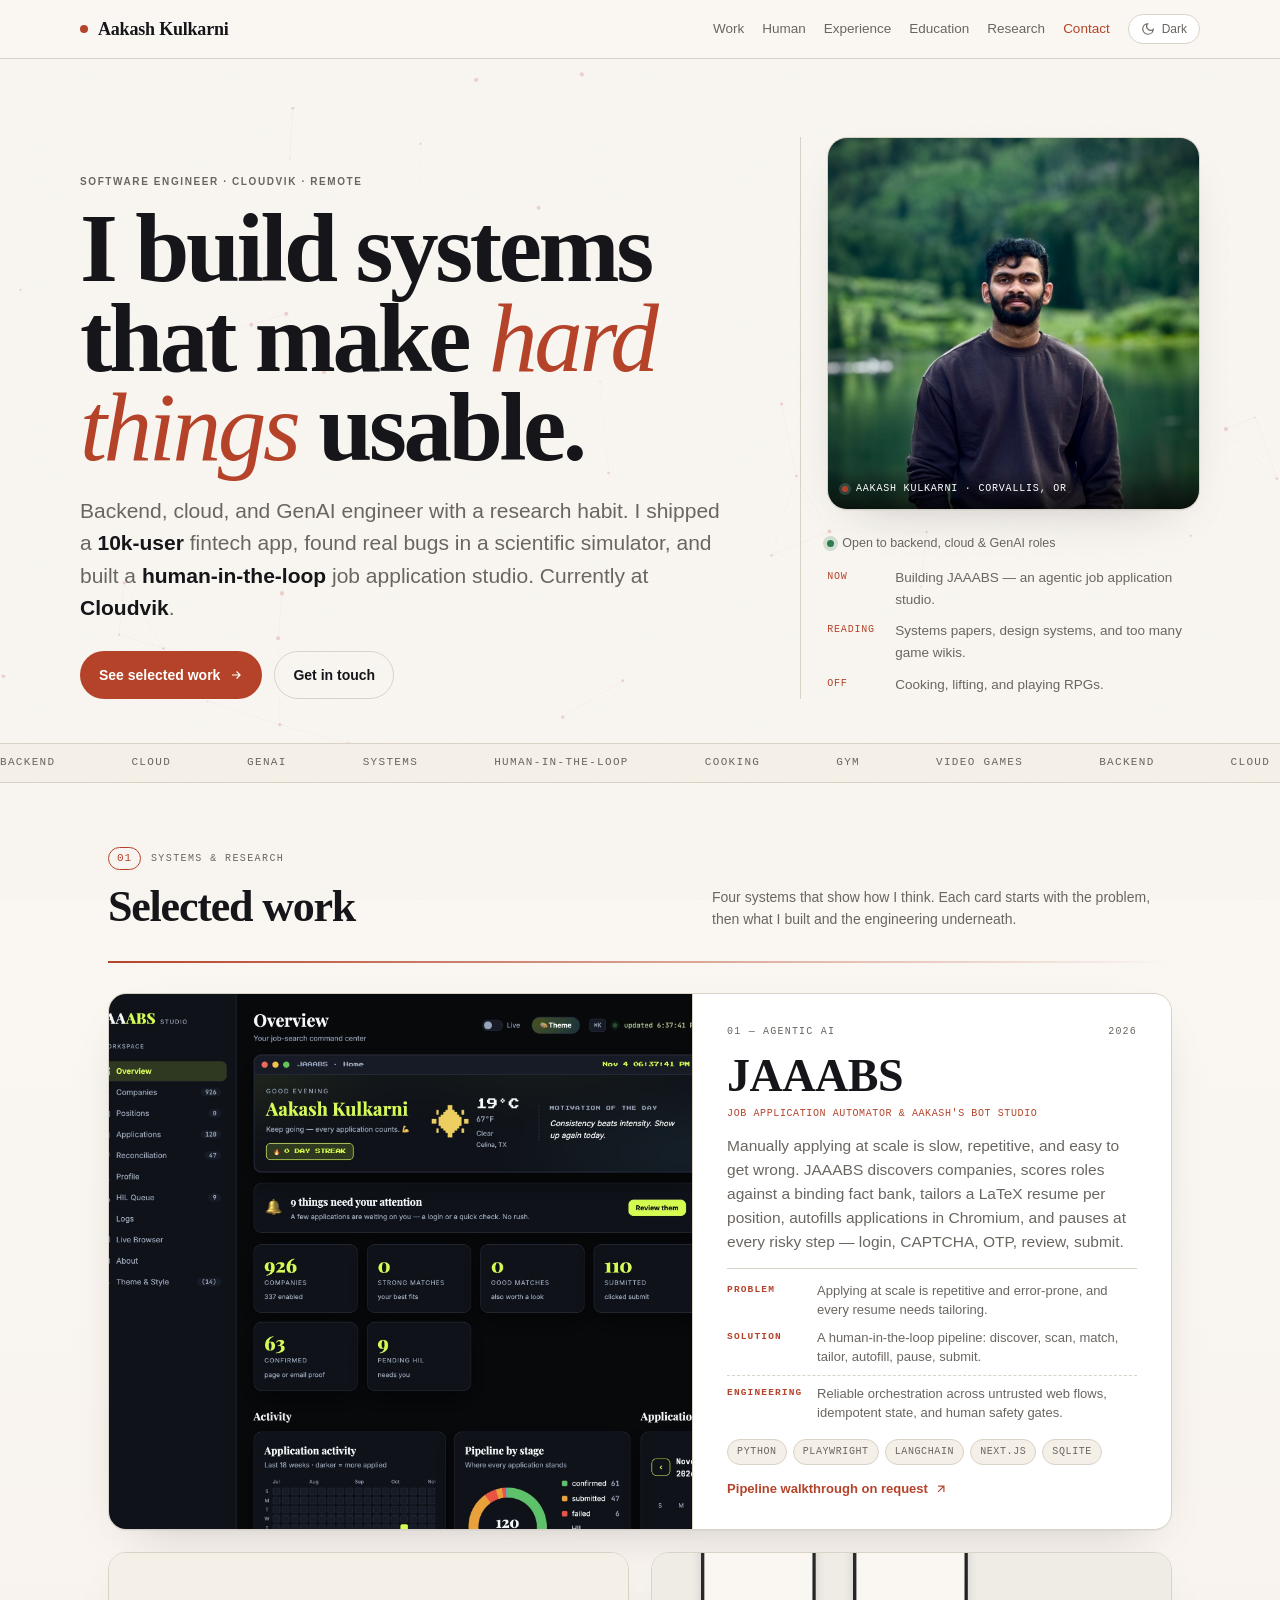
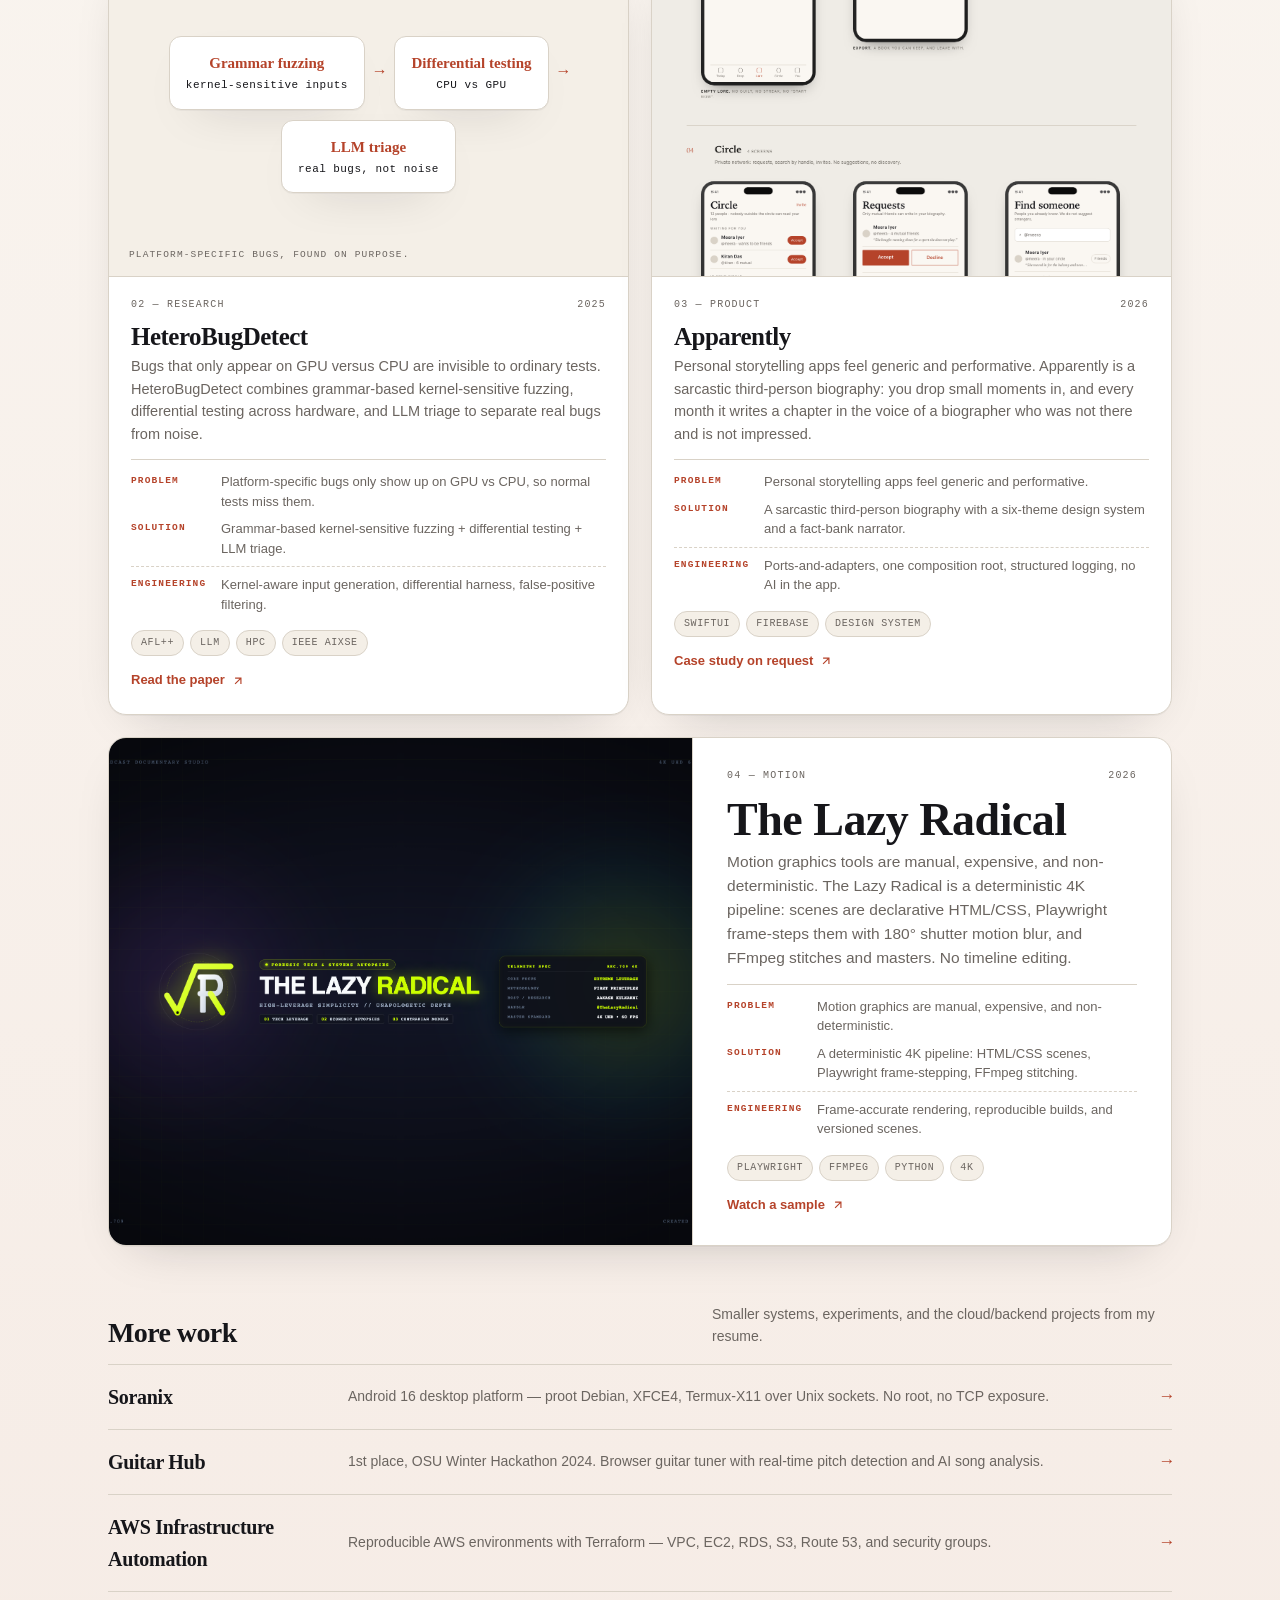
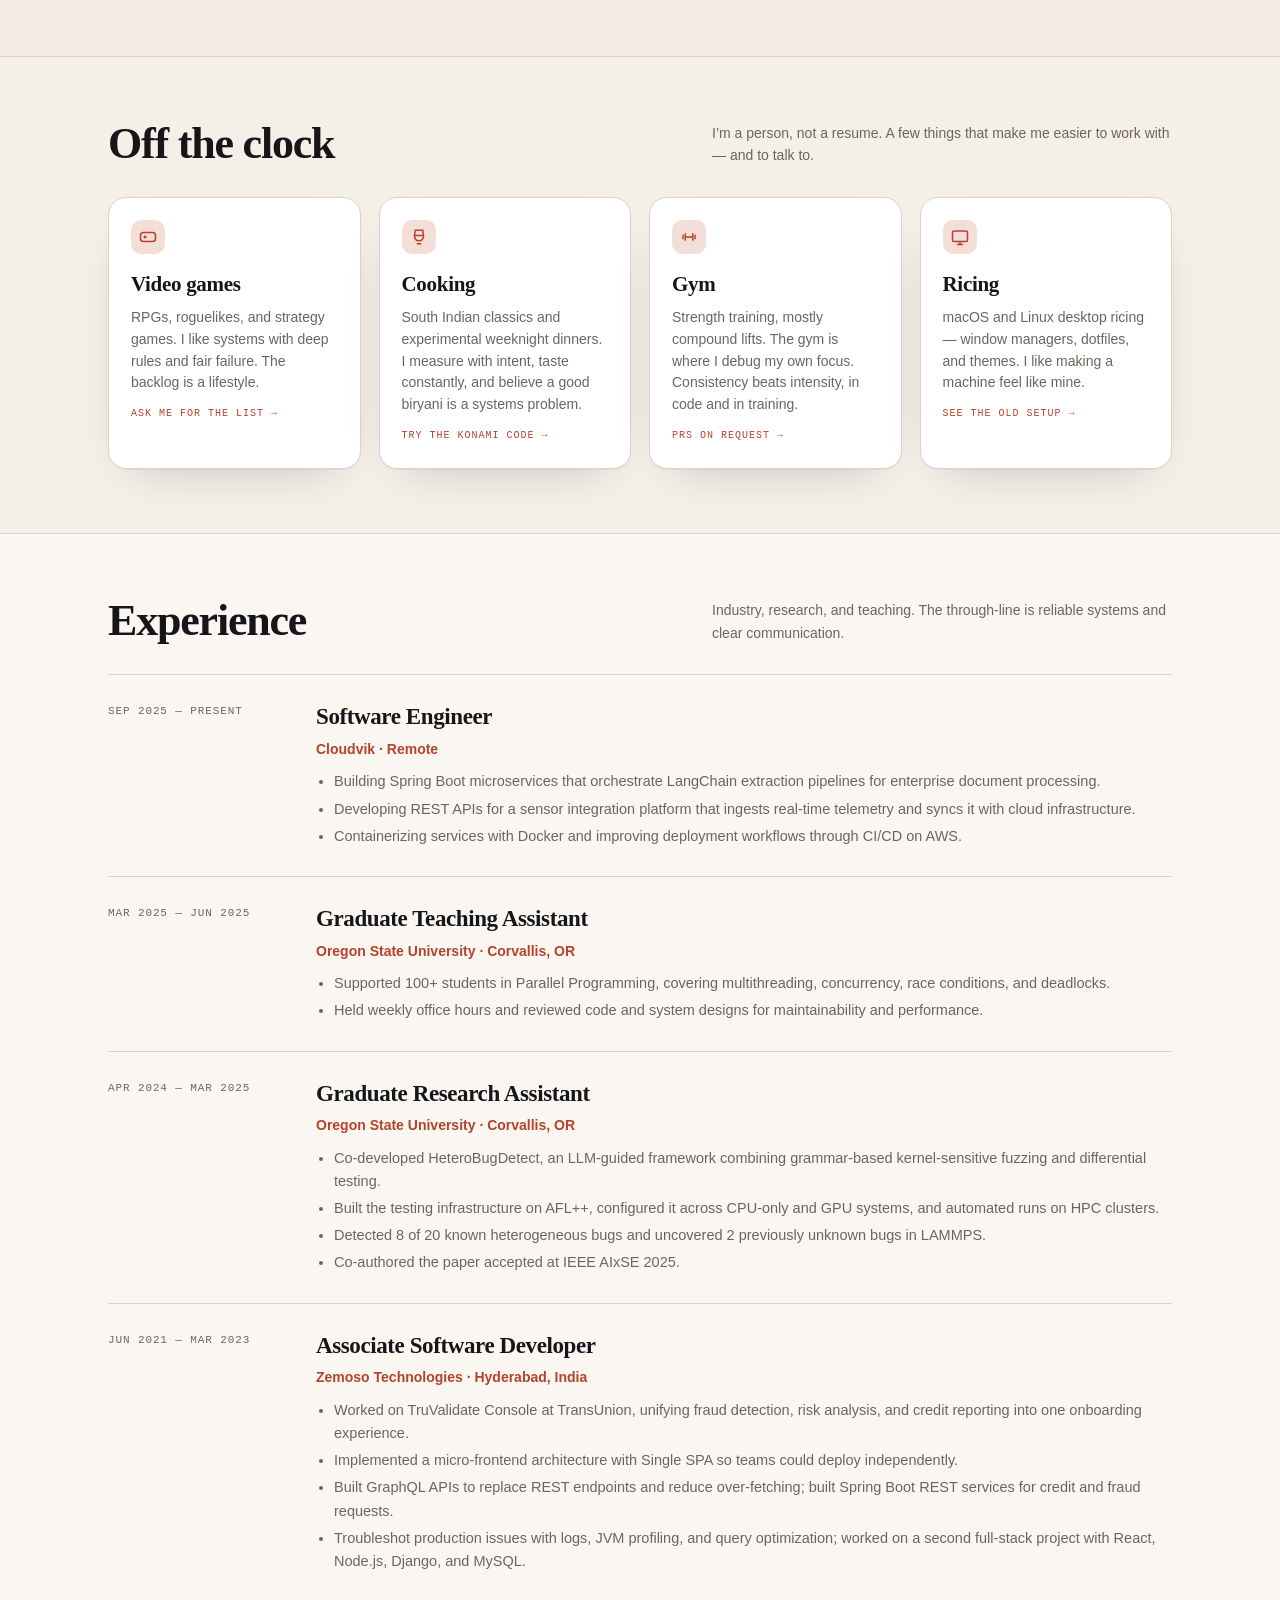
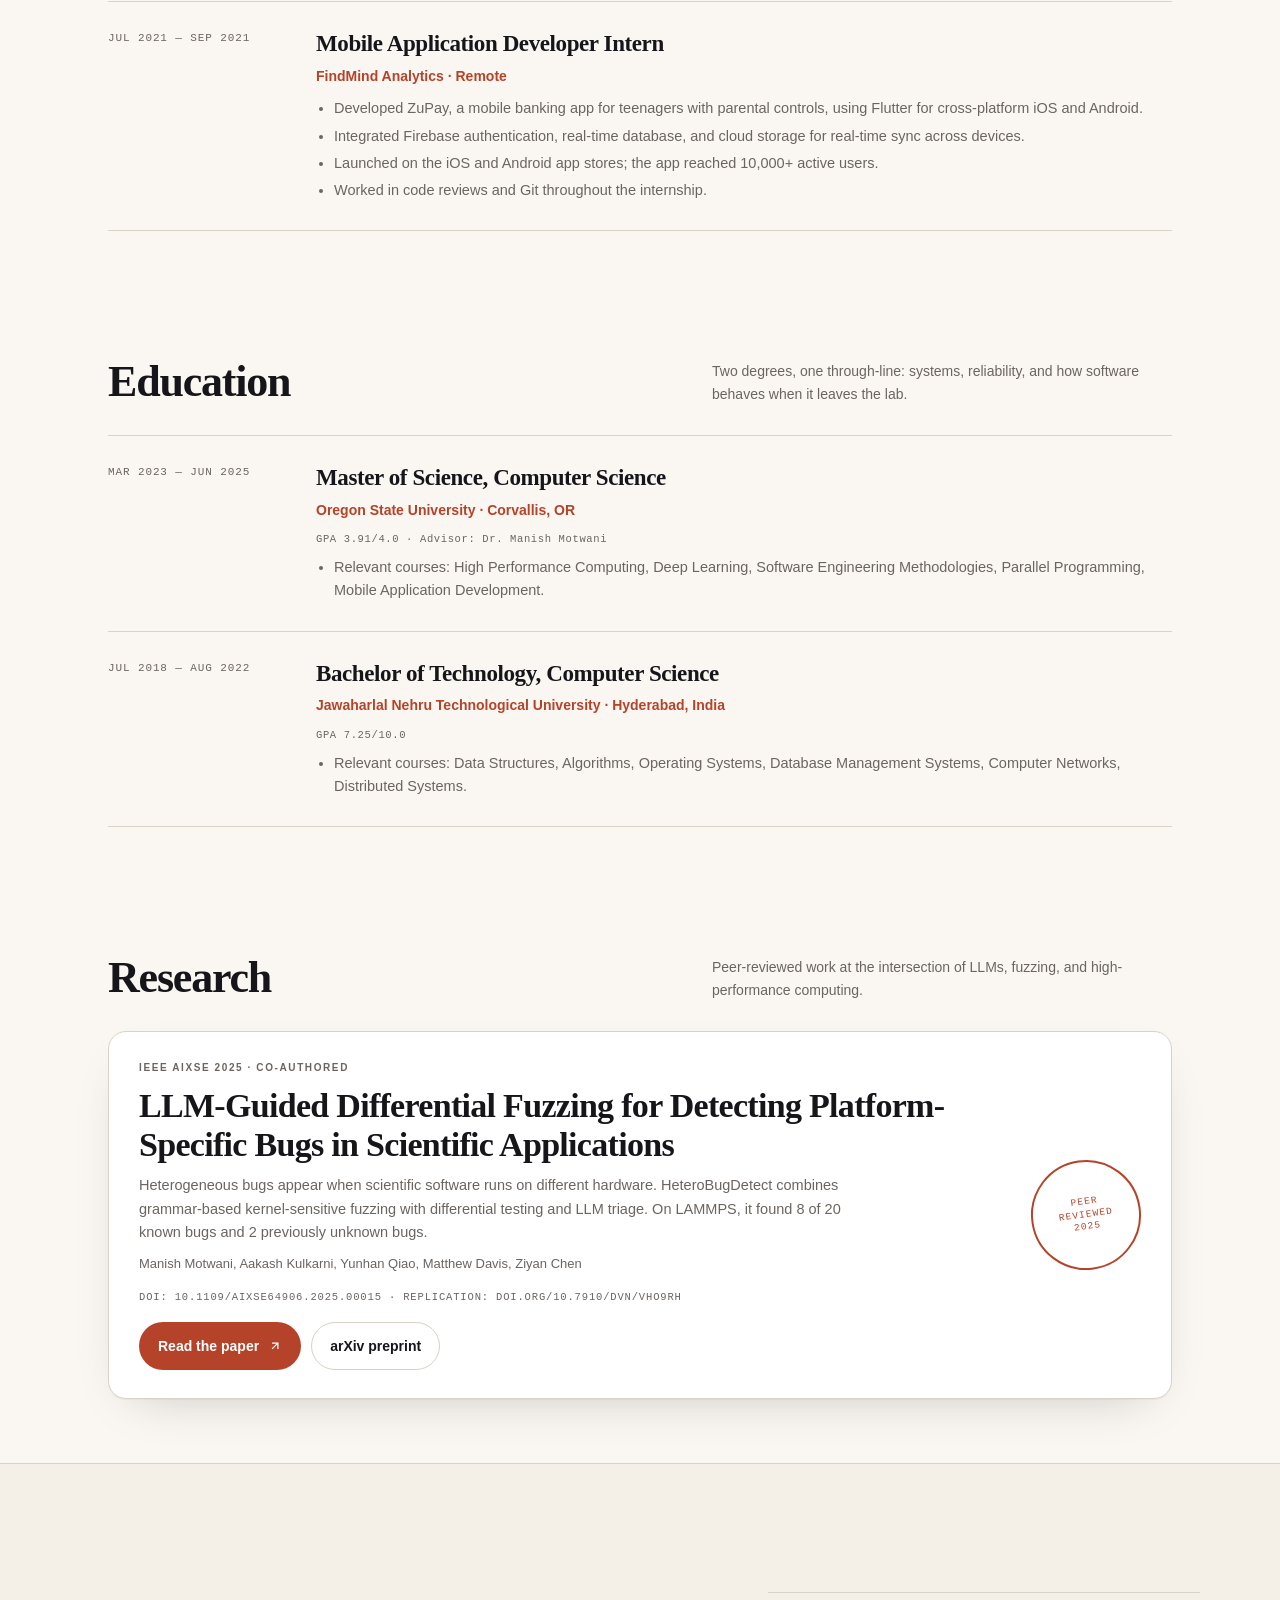
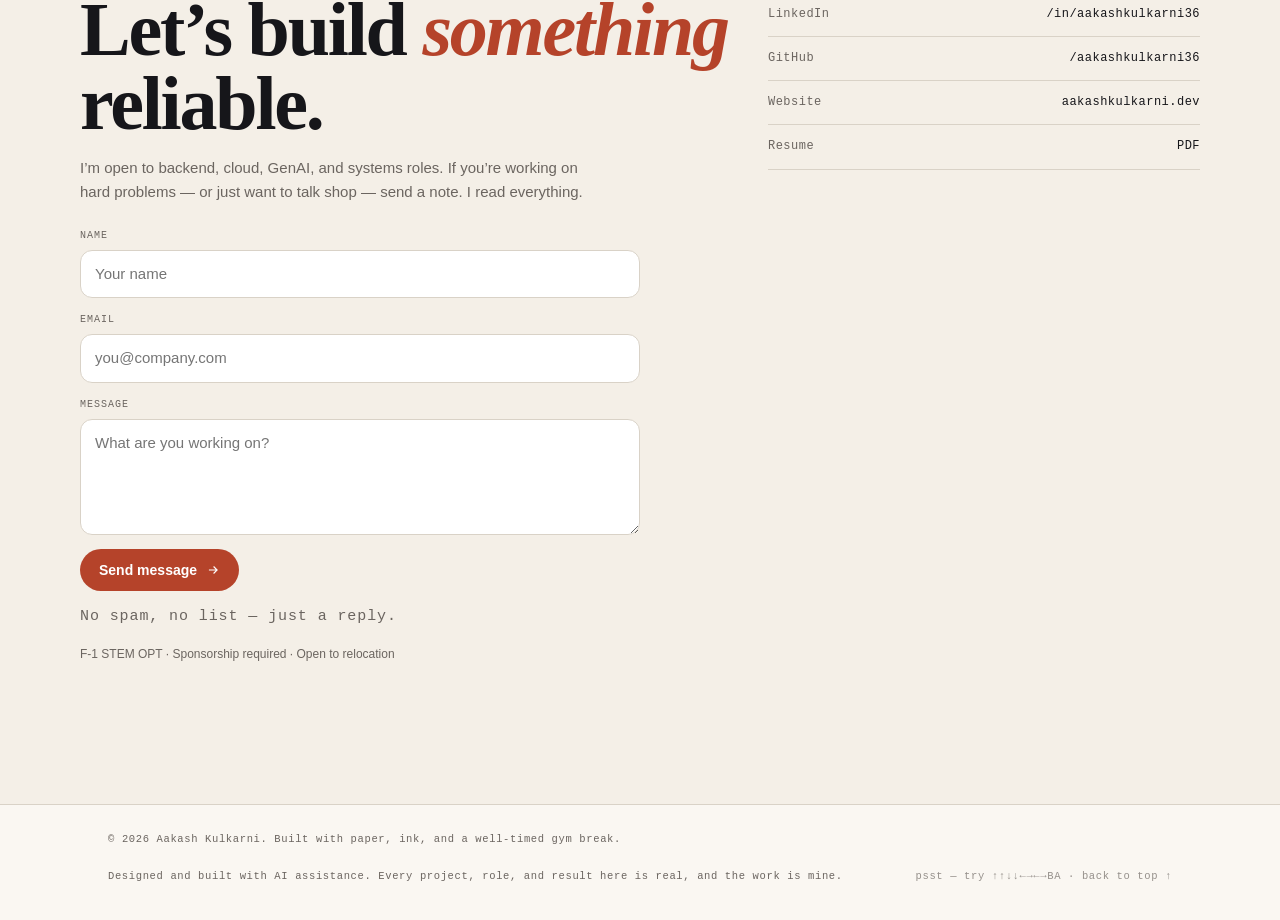
==== commit 698eeda4: "Add contact form with Formspree endpoint and mailto fallback" ====
--- a/redesign/prototype-01/index.html
+++ b/redesign/prototype-01/index.html
@@ -219,7 +219,7 @@
 
   /* contact */
   .contact{background:var(--muted);border-top:1px solid var(--line);border-bottom:1px solid var(--line)}
-  .contact-inner{padding:64px 0;display:grid;grid-template-columns:1.2fr .8fr;gap:40px;align-items:end}
+  .contact-inner{padding:64px 0;display:grid;grid-template-columns:1.2fr .8fr;gap:40px;align-items:start}
   .contact h2{font-family:var(--serif);font-size:clamp(40px,6vw,76px);line-height:.98;letter-spacing:-2.2px;margin:0}
   .contact h2 em{font-style:italic;color:var(--accent)}
   .contact p{color:var(--ink2);font-size:15px;max-width:520px}
@@ -228,8 +228,14 @@
   .contact-links a:last-child{border-bottom:1px solid var(--line)}
   .contact-links a:hover{color:var(--accent);text-decoration:none}
   .contact-links span{color:var(--ink2)}
-  .copy-btn{border:1px solid var(--line);background:var(--surface);color:var(--ink2);border-radius:999px;padding:12px 16px;font-family:var(--mono);font-size:11px;letter-spacing:.06em;text-transform:uppercase;cursor:pointer;transition:border-color .2s,color .2s}
-  .copy-btn:hover{border-color:var(--accent);color:var(--accent)}
+  .contact-form{display:grid;gap:14px;max-width:560px;margin-top:24px}
+  .field{display:grid;gap:6px}
+  .field label{font-family:var(--mono);font-size:10px;letter-spacing:.1em;text-transform:uppercase;color:var(--ink2)}
+  .field input,.field textarea{width:100%;background:var(--surface);border:1px solid var(--line);color:var(--ink);border-radius:12px;padding:12px 14px;font-family:var(--sans);font-size:15px;line-height:1.5;outline:none;transition:border-color .2s,box-shadow .2s}
+  .field input:focus,.field textarea:focus{border-color:var(--accent);box-shadow:0 0 0 3px var(--accentSoft)}
+  .field textarea{resize:vertical;min-height:110px}
+  .form-note{font-family:var(--mono);font-size:10px;letter-spacing:.06em;color:var(--ink2);margin:0}
+  .contact-form .btn{justify-self:start}
   @media(max-width:820px){.contact-inner{grid-template-columns:1fr;gap:26px}}
 
   footer{padding:26px 0 34px;font-family:var(--mono);font-size:10.5px;letter-spacing:.06em;color:var(--ink2);display:flex;justify-content:space-between;gap:20px;flex-wrap:wrap}
@@ -673,17 +679,33 @@
     <div class="wrap contact-inner">
       <div class="reveal">
         <h2>Let’s build <em>something</em> reliable.</h2>
-        <p>I’m open to backend, cloud, GenAI, and systems roles. If you’re working on hard problems — or just want to talk shop — my inbox is open.</p>
-        <div class="hero-actions" style="margin-top:22px">
-          <a class="btn btn-primary" href="mailto:aakashkulkarni36@gmail.com">Email me</a>
-          <a class="btn btn-ghost" href="assets/aakash-kulkarni-resume.pdf" download>Download resume</a>
-        </div>
+        <p>I’m open to backend, cloud, GenAI, and systems roles. If you’re working on hard problems — or just want to talk shop — send a note. I read everything.</p>
+        <!-- Replace YOUR_FORM_ID with your Formspree form ID. Until then, the form falls back to mailto. -->
+        <form class="contact-form" id="contactForm" action="https://formspree.io/f/YOUR_FORM_ID" method="POST">
+          <div class="field">
+            <label for="name">Name</label>
+            <input id="name" name="name" type="text" required autocomplete="name" placeholder="Your name">
+          </div>
+          <div class="field">
+            <label for="email">Email</label>
+            <input id="email" name="email" type="email" required autocomplete="email" placeholder="you@company.com">
+          </div>
+          <div class="field">
+            <label for="message">Message</label>
+            <textarea id="message" name="message" rows="4" required placeholder="What are you working on?"></textarea>
+          </div>
+          <input type="text" name="_gotcha" tabindex="-1" autocomplete="off" style="display:none" aria-hidden="true">
+          <input type="hidden" name="_subject" value="Portfolio contact">
+          <button class="btn btn-primary" type="submit">Send message <svg viewBox="0 0 24 24" fill="none" stroke="currentColor" stroke-width="2" style="width:14px;height:14px"><path d="M5 12h14M13 6l6 6-6 6"/></svg></button>
+          <p class="form-note">No spam, no list — just a reply.</p>
+        </form>
         <p style="margin-top:16px;font-size:12px;color:var(--ink2)">F-1 STEM OPT · Sponsorship required · Open to relocation</p>
       </div>
       <div class="contact-links reveal">
         <a href="https://www.linkedin.com/in/aakashkulkarni36/"><span>LinkedIn</span> /in/aakashkulkarni36</a>
         <a href="https://github.com/aakashkulkarni36"><span>GitHub</span> /aakashkulkarni36</a>
         <a href="https://www.aakashkulkarni.dev"><span>Website</span> aakashkulkarni.dev</a>
+        <a href="assets/aakash-kulkarni-resume.pdf" download><span>Resume</span> PDF</a>
       </div>
     </div>
   </section>
@@ -852,6 +874,21 @@
     });
   }
 
+  // contact form fallback until Formspree is configured
+  const contactForm = document.getElementById('contactForm');
+  if(contactForm){
+    contactForm.addEventListener('submit', (e) => {
+      if(!contactForm.action.includes('YOUR_FORM_ID')) return;
+      e.preventDefault();
+      const name = contactForm.querySelector('#name').value.trim();
+      const email = contactForm.querySelector('#email').value.trim();
+      const message = contactForm.querySelector('#message').value.trim();
+      const subject = encodeURIComponent('Portfolio contact — ' + name);
+      const body = encodeURIComponent(message + '\n\n— ' + name + '\n' + email);
+      window.location.href = 'mailto:aakashkulkarni36@gmail.com?subject=' + subject + '&body=' + body;
+    });
+  }
+
   // Konami easter egg
   const sequence = ['ArrowUp','ArrowUp','ArrowDown','ArrowDown','ArrowLeft','ArrowRight','ArrowLeft','ArrowRight','b','a'];
   let idx = 0;
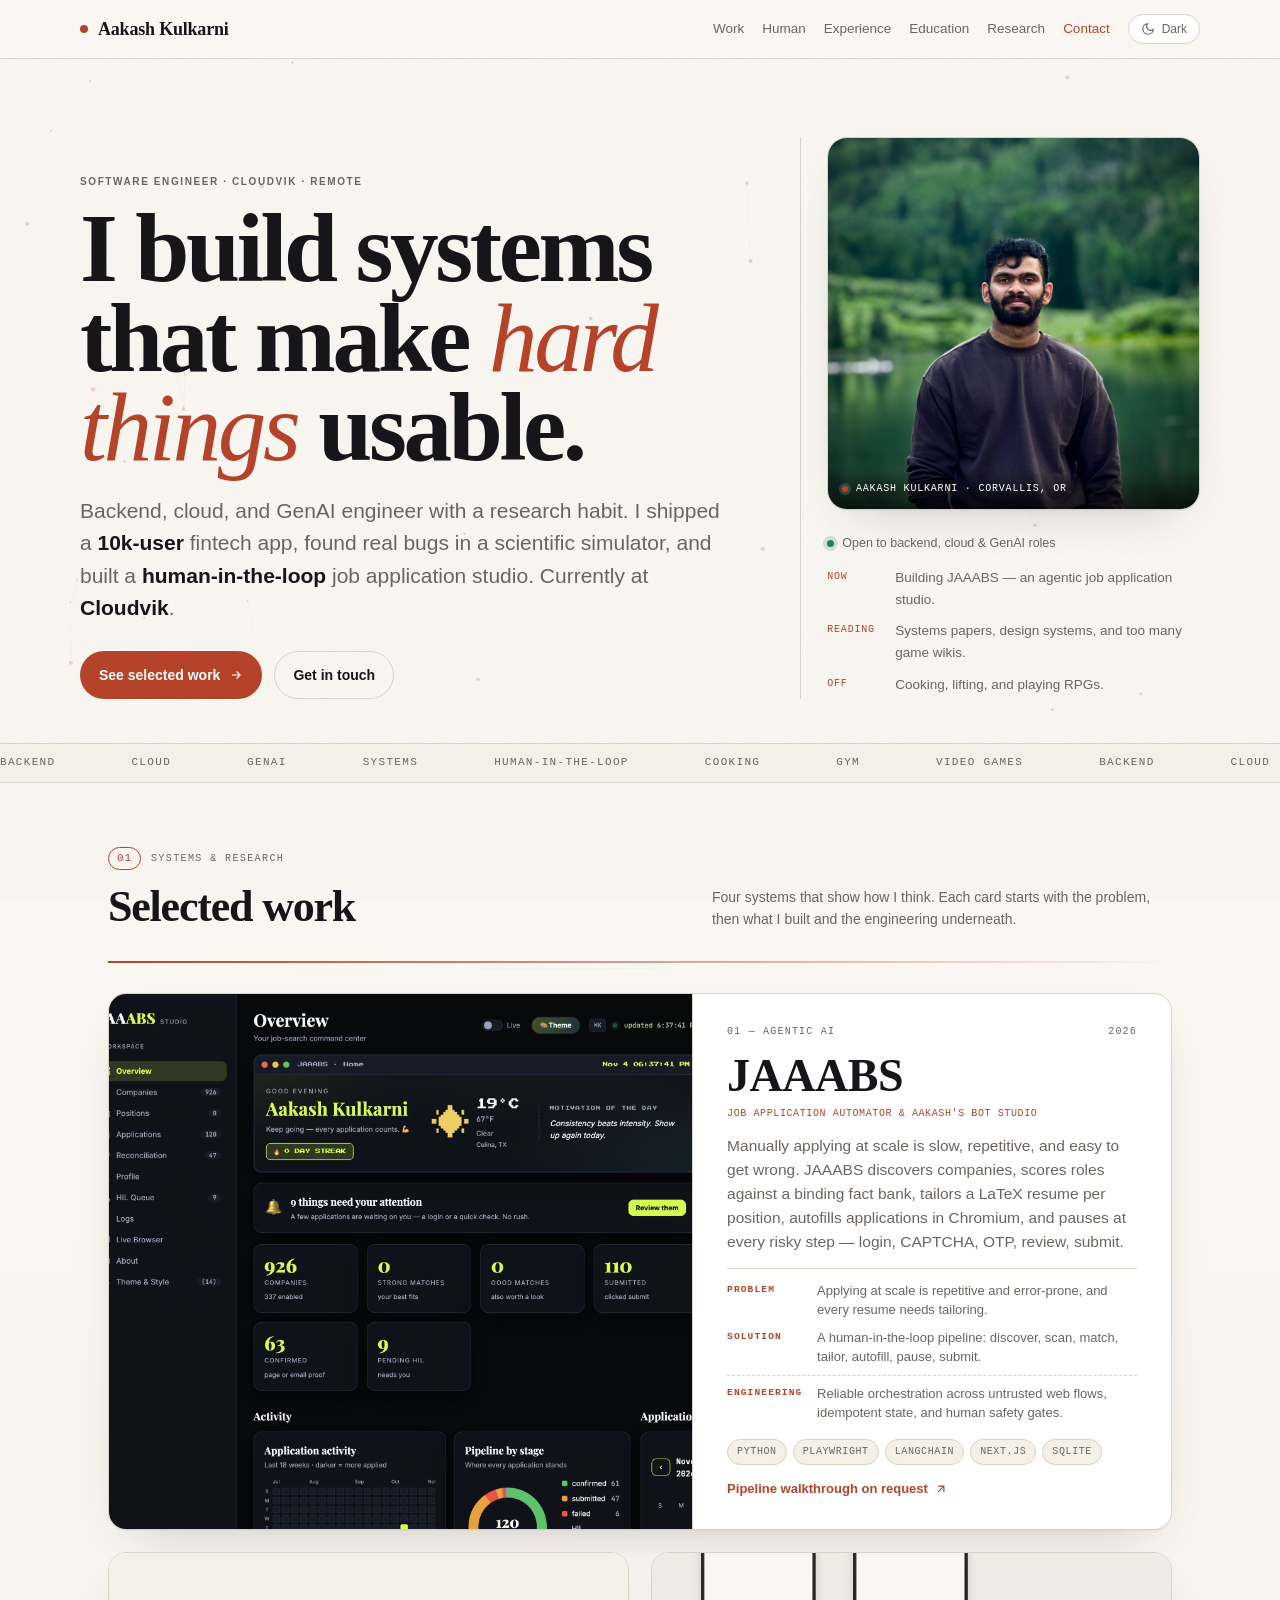
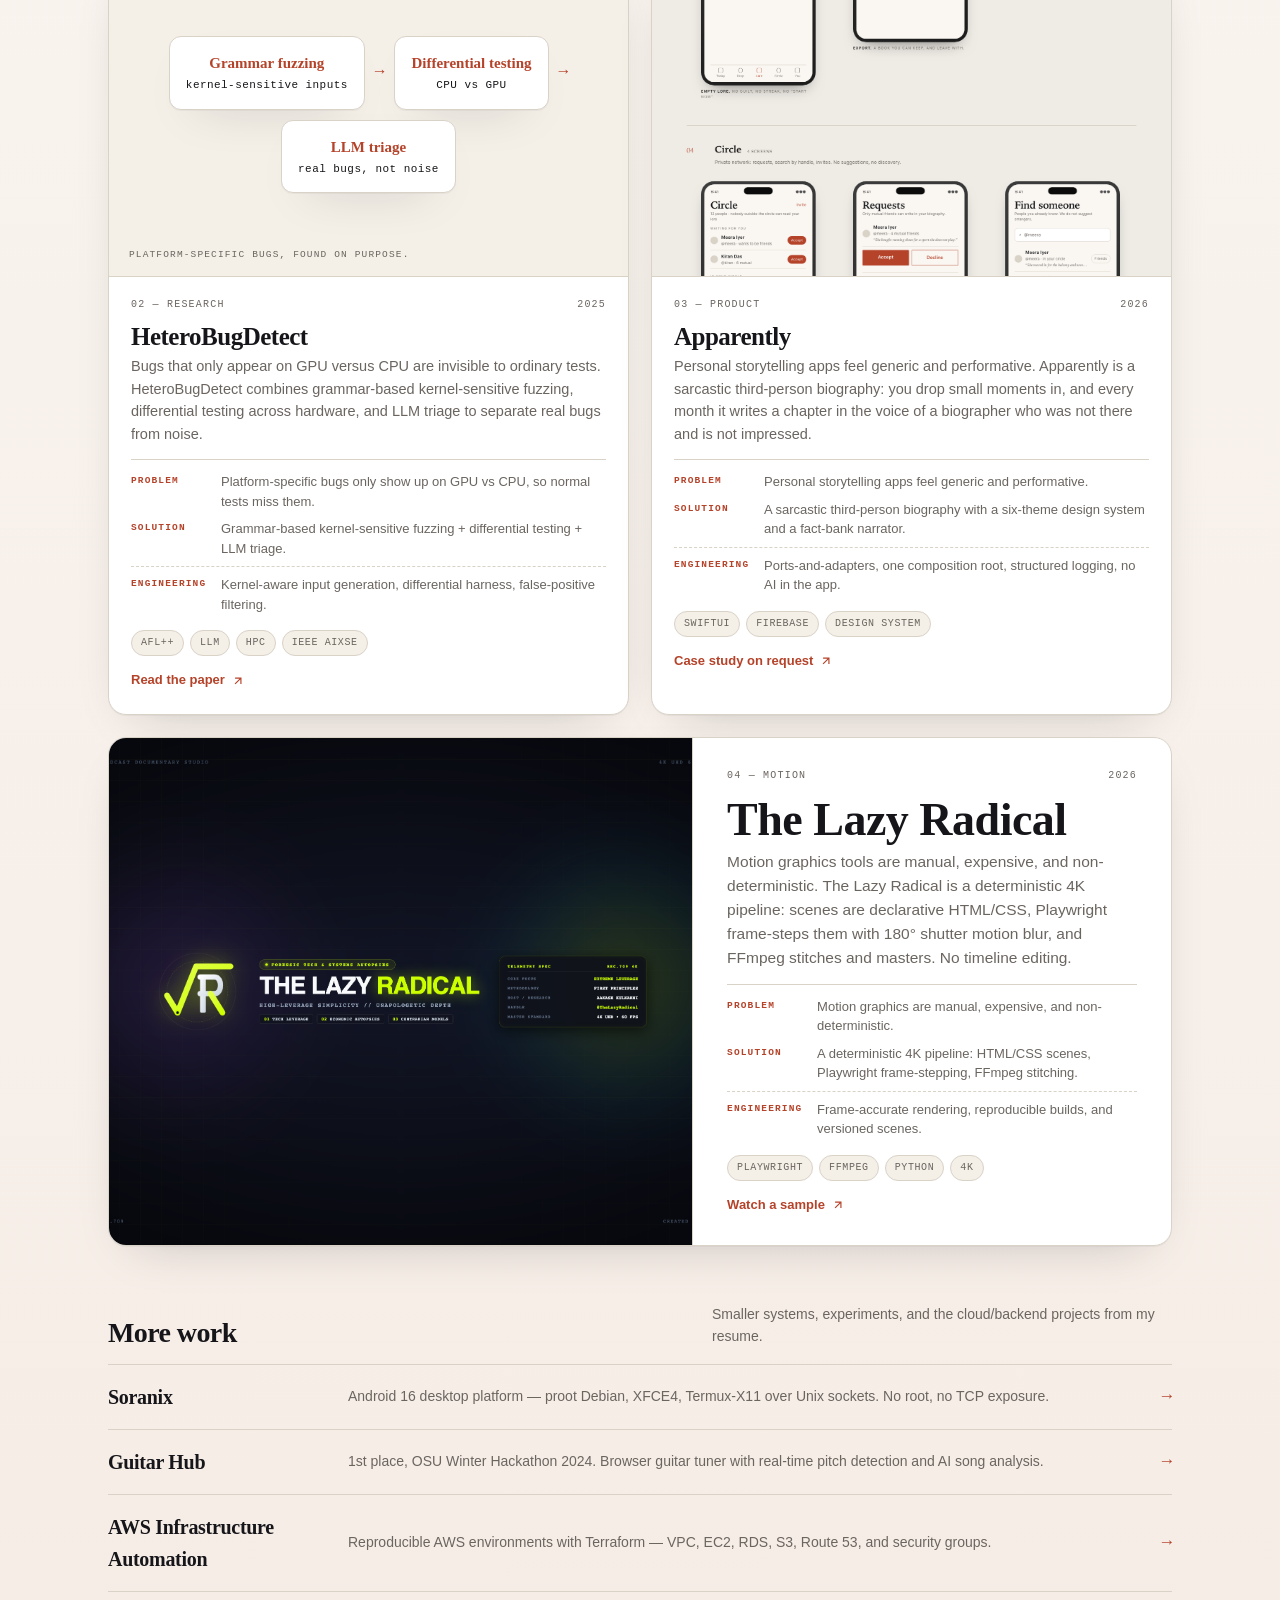
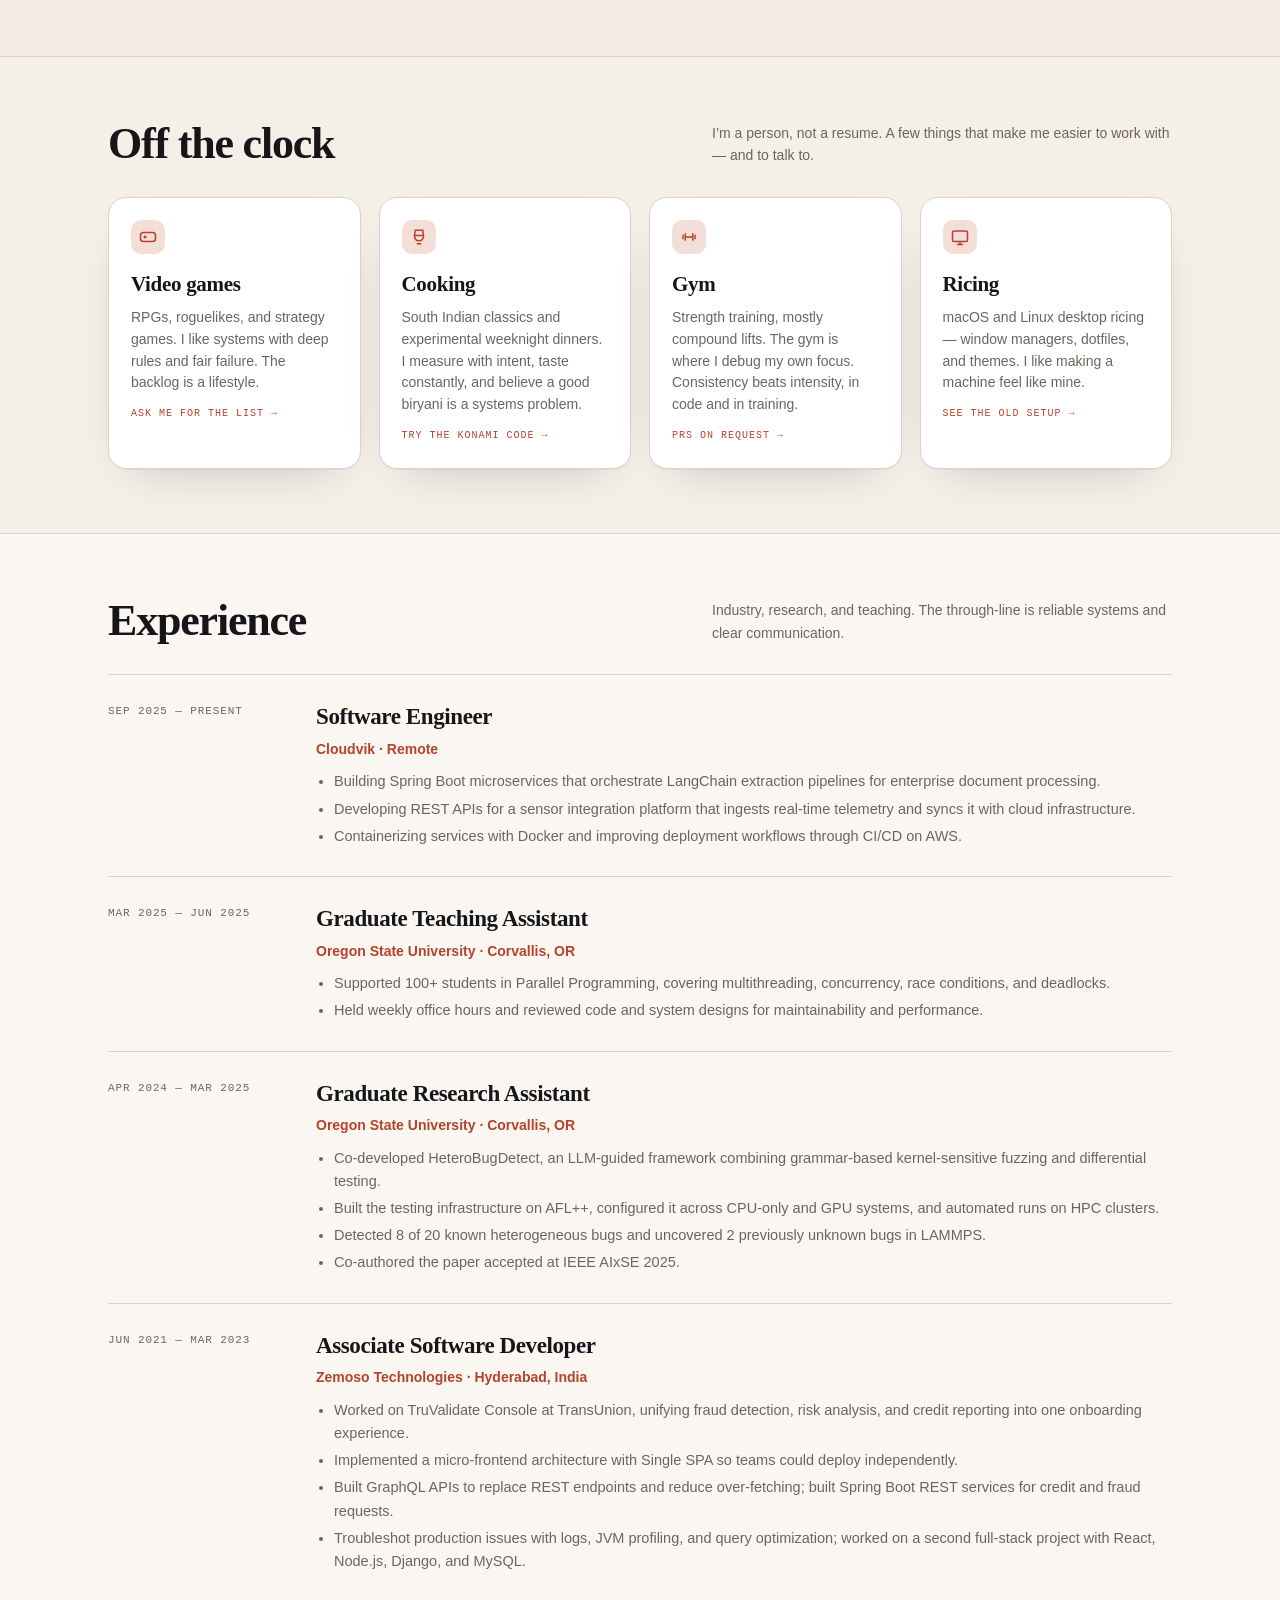
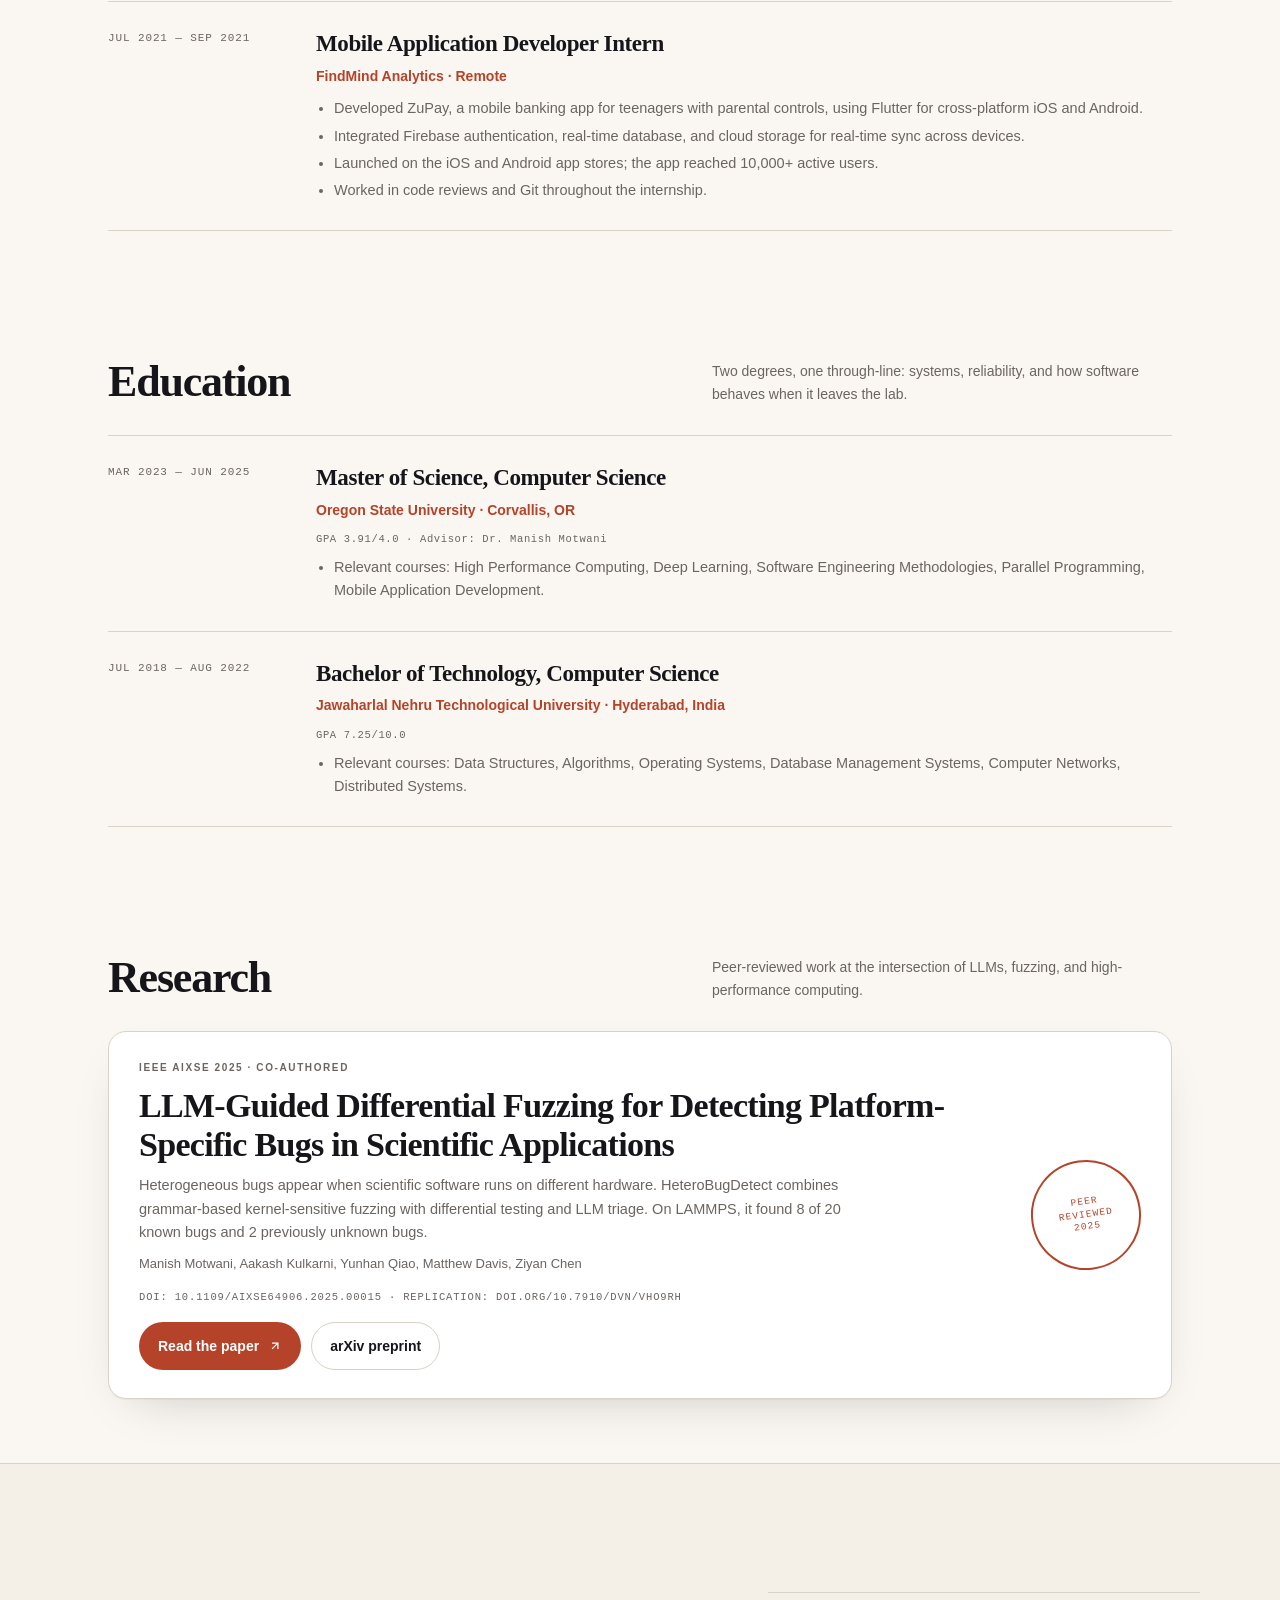
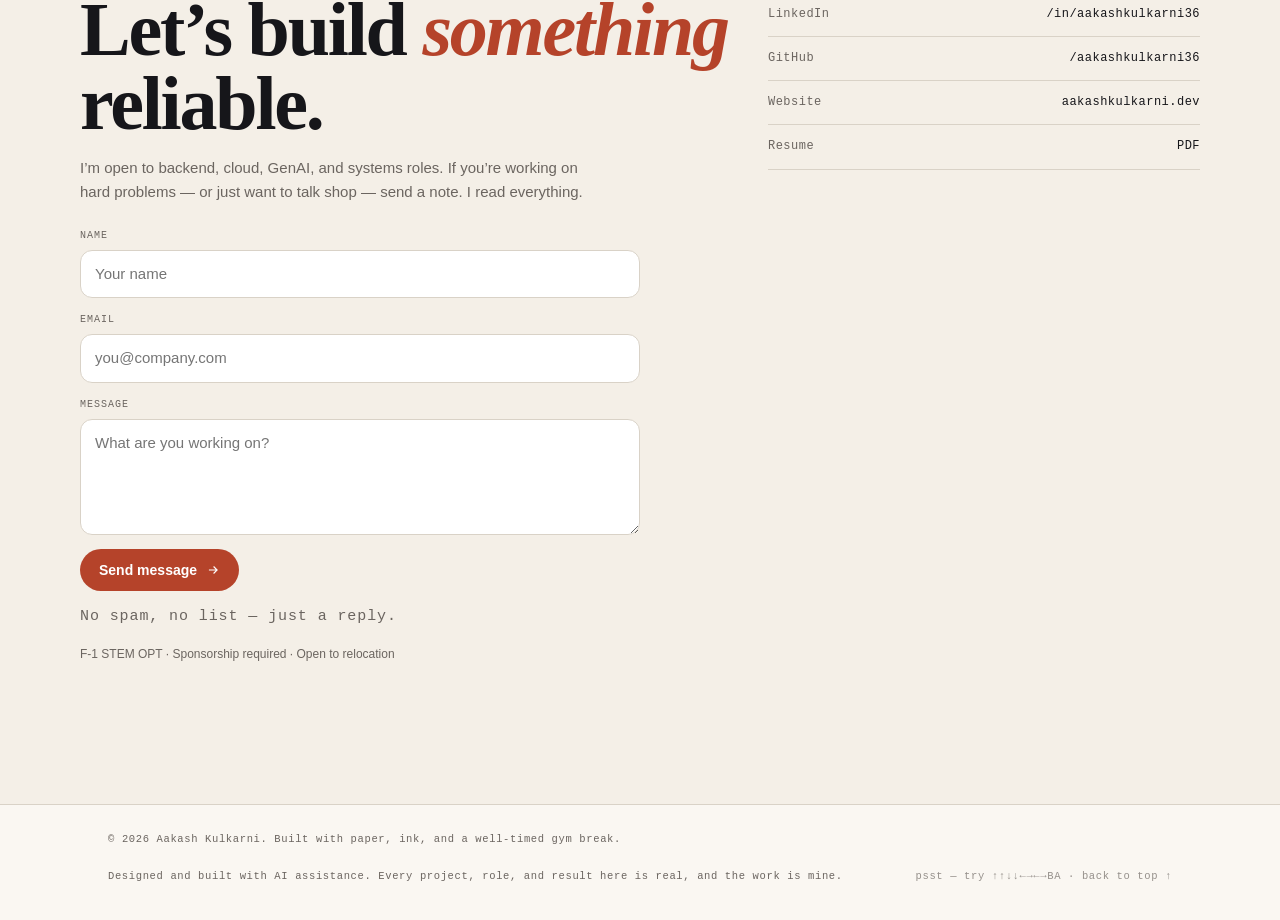
==== commit 3b5f9f30: "Wire contact form to Formspree and remove mailto fallback" ====
--- a/redesign/prototype-01/index.html
+++ b/redesign/prototype-01/index.html
@@ -680,8 +680,7 @@
       <div class="reveal">
         <h2>Let’s build <em>something</em> reliable.</h2>
         <p>I’m open to backend, cloud, GenAI, and systems roles. If you’re working on hard problems — or just want to talk shop — send a note. I read everything.</p>
-        <!-- Replace YOUR_FORM_ID with your Formspree form ID. Until then, the form falls back to mailto. -->
-        <form class="contact-form" id="contactForm" action="https://formspree.io/f/YOUR_FORM_ID" method="POST">
+        <form class="contact-form" id="contactForm" action="https://formspree.io/f/mqppngjo" method="POST">
           <div class="field">
             <label for="name">Name</label>
             <input id="name" name="name" type="text" required autocomplete="name" placeholder="Your name">
@@ -874,21 +873,6 @@
     });
   }
 
-  // contact form fallback until Formspree is configured
-  const contactForm = document.getElementById('contactForm');
-  if(contactForm){
-    contactForm.addEventListener('submit', (e) => {
-      if(!contactForm.action.includes('YOUR_FORM_ID')) return;
-      e.preventDefault();
-      const name = contactForm.querySelector('#name').value.trim();
-      const email = contactForm.querySelector('#email').value.trim();
-      const message = contactForm.querySelector('#message').value.trim();
-      const subject = encodeURIComponent('Portfolio contact — ' + name);
-      const body = encodeURIComponent(message + '\n\n— ' + name + '\n' + email);
-      window.location.href = 'mailto:aakashkulkarni36@gmail.com?subject=' + subject + '&body=' + body;
-    });
-  }
-
   // Konami easter egg
   const sequence = ['ArrowUp','ArrowUp','ArrowDown','ArrowDown','ArrowLeft','ArrowRight','ArrowLeft','ArrowRight','b','a'];
   let idx = 0;
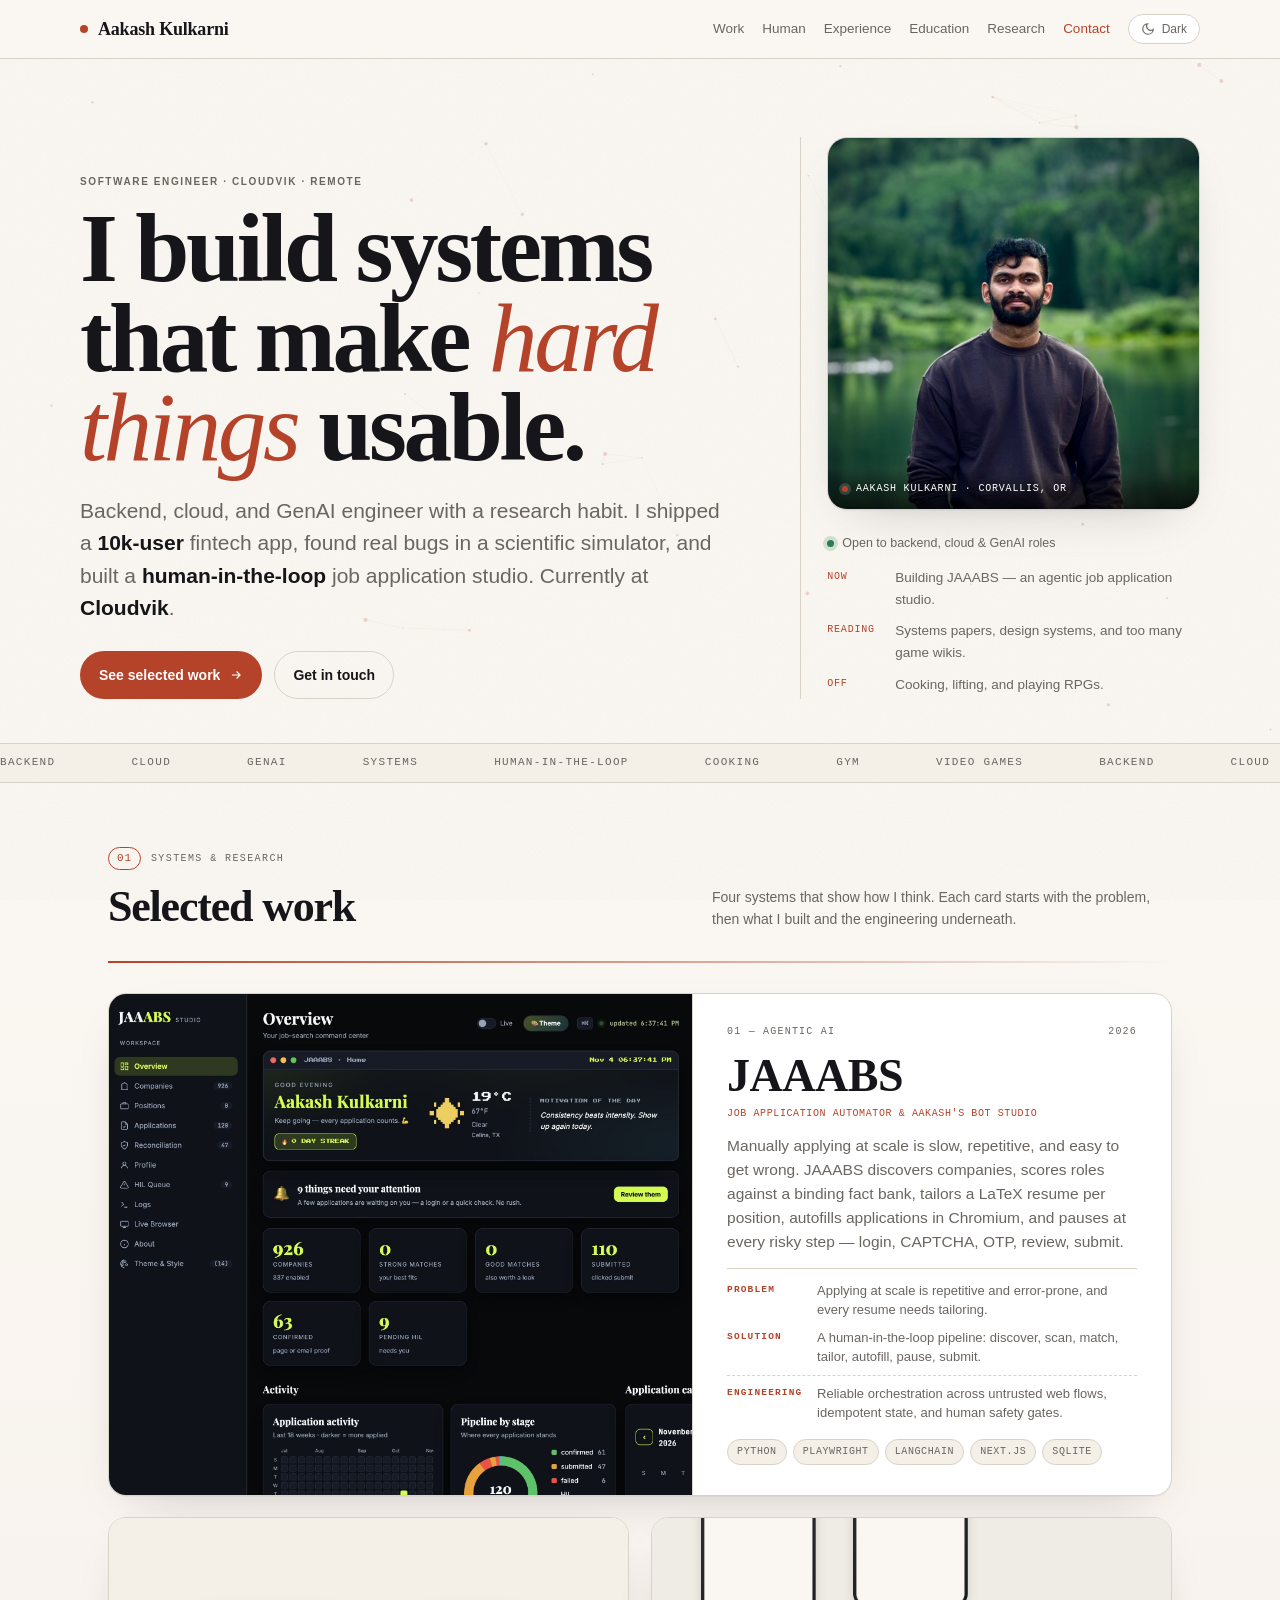
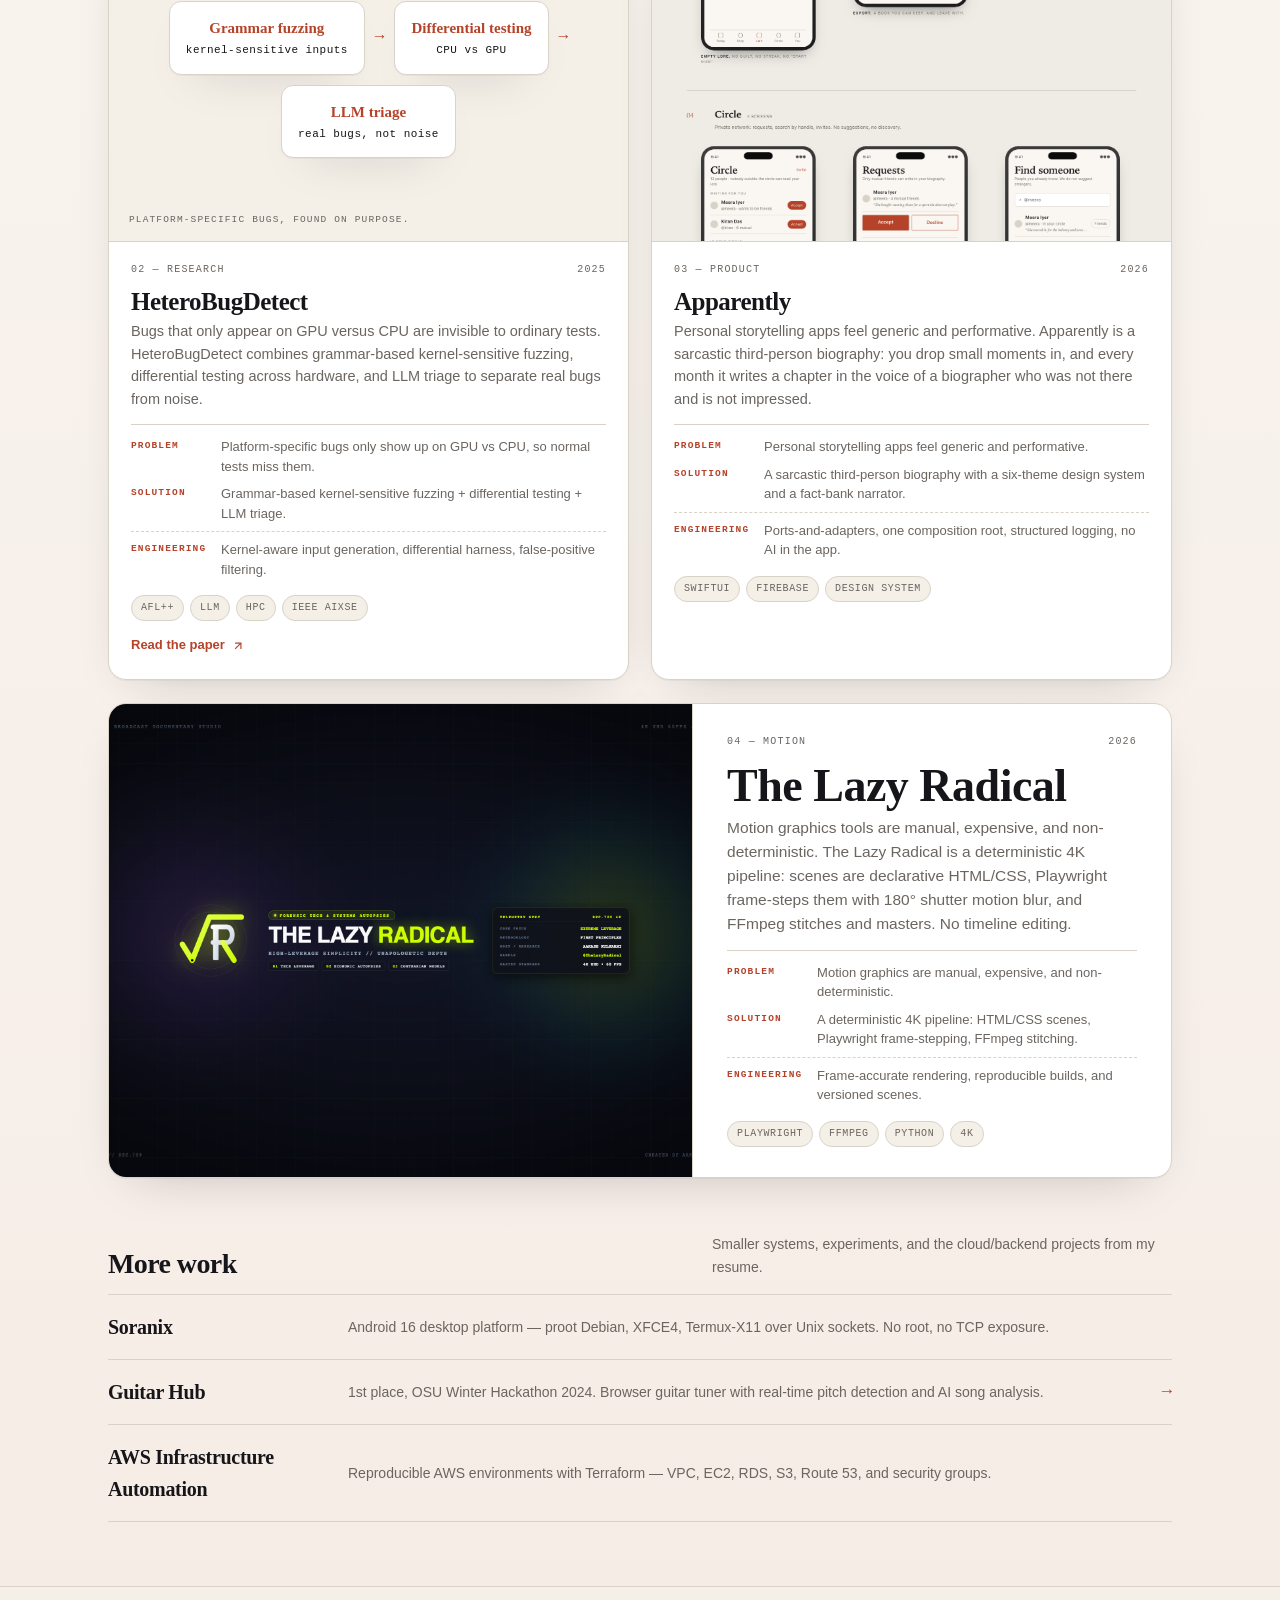
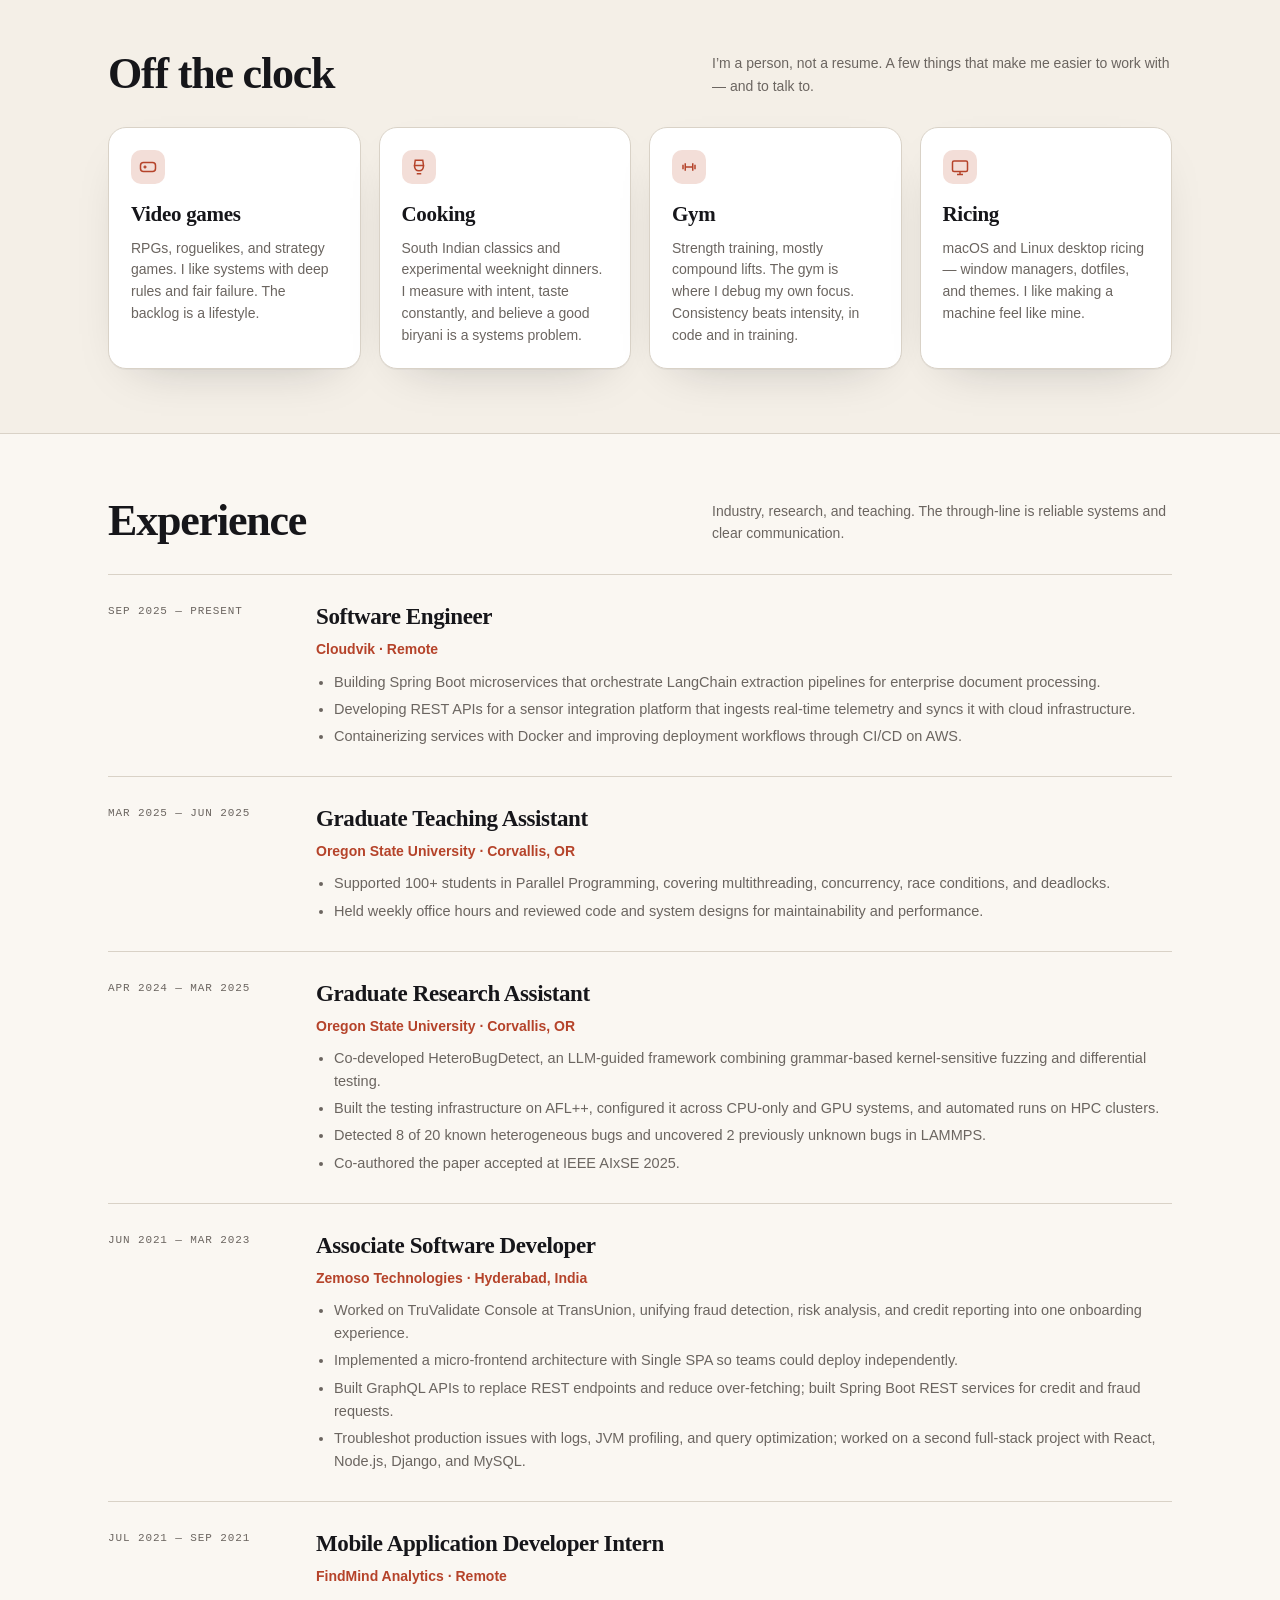
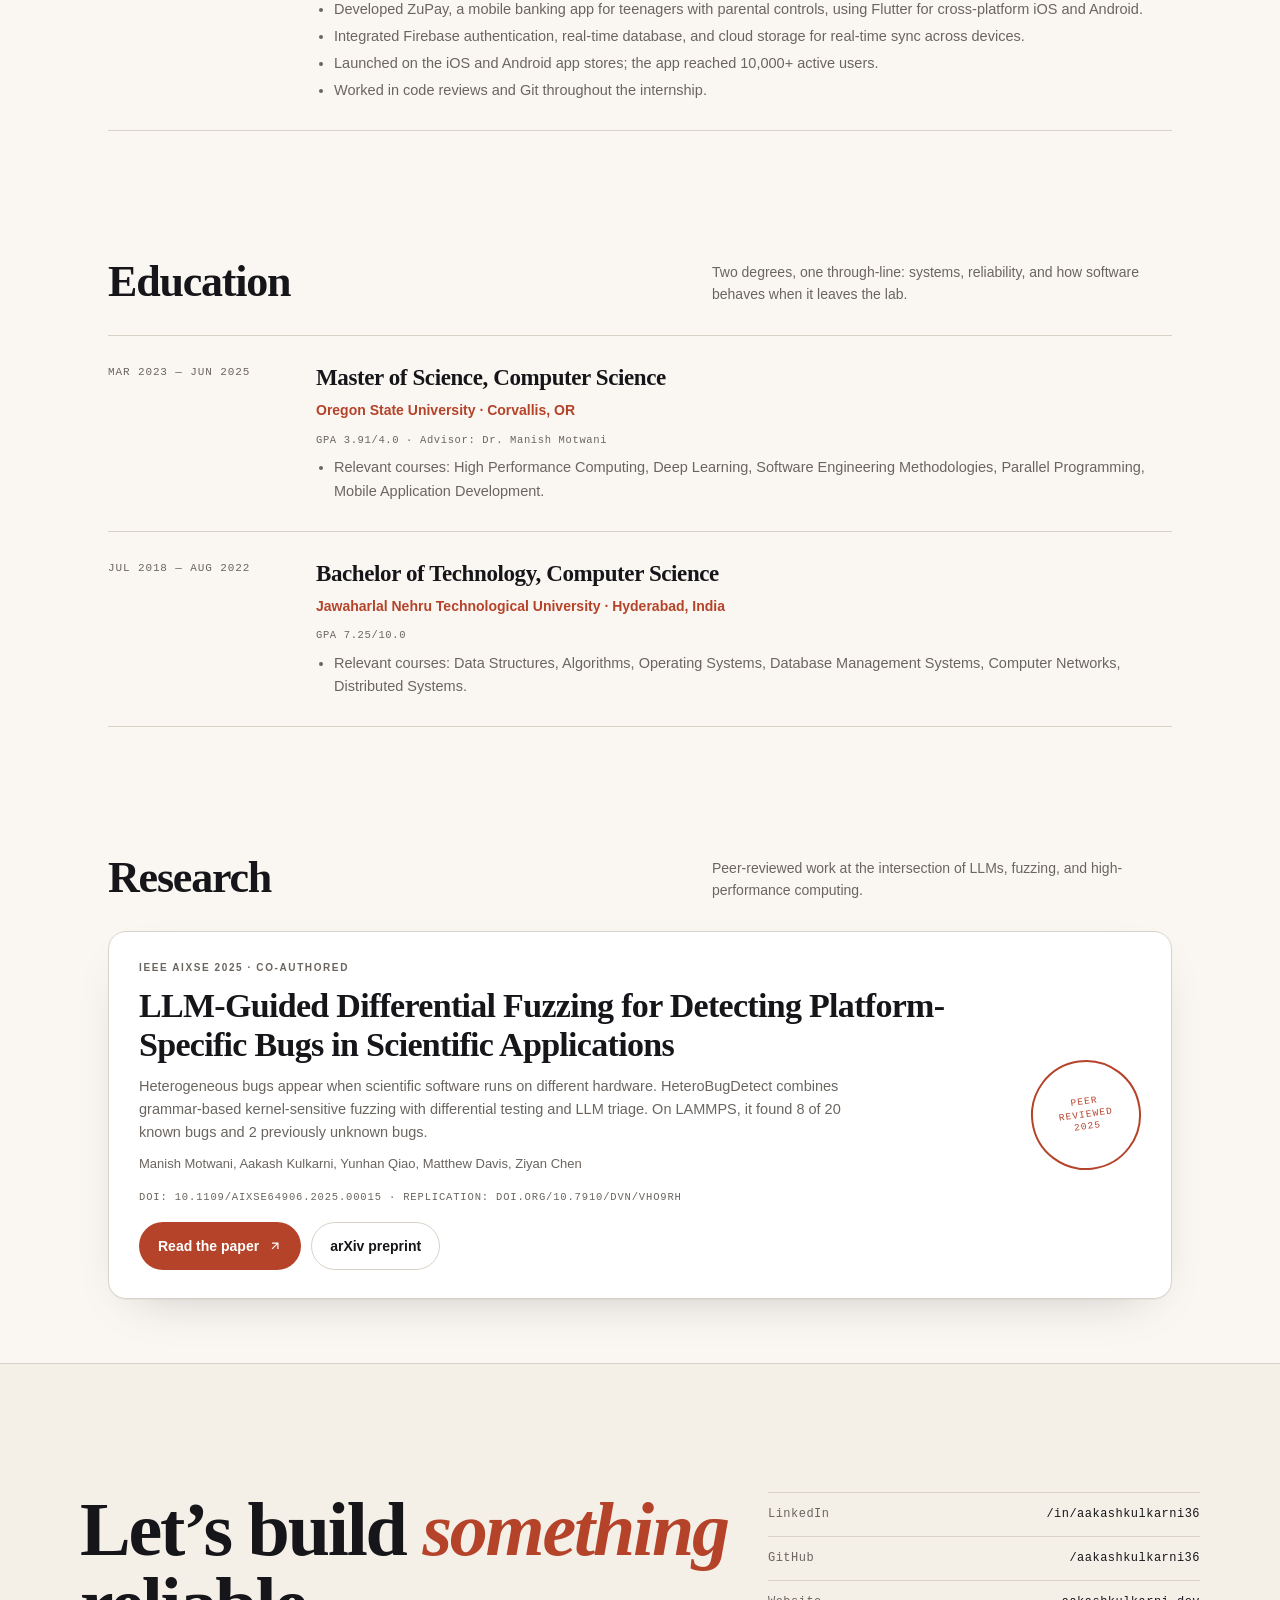
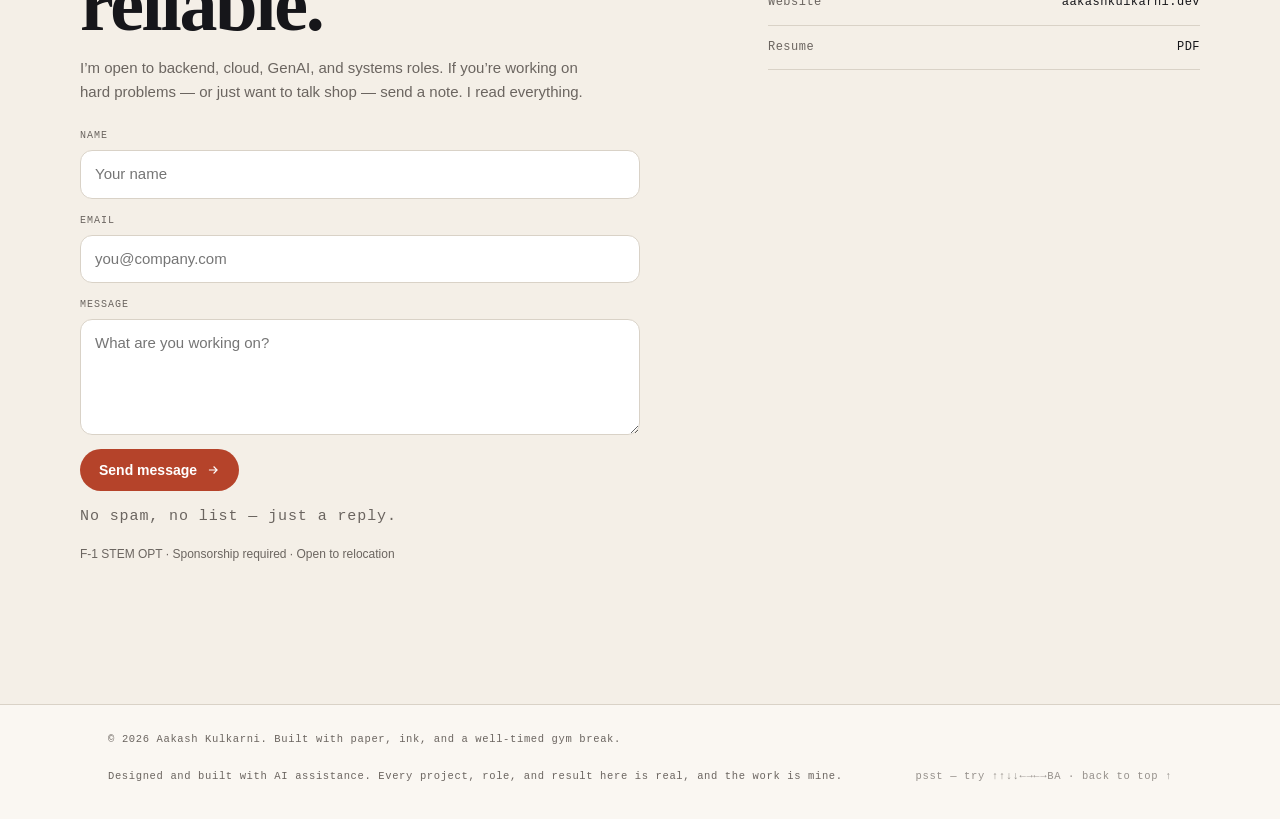
==== commit 72b3d9f3: "Remove decorative CTAs; keep only real links and actions" ====
--- a/redesign/prototype-01/index.html
+++ b/redesign/prototype-01/index.html
@@ -163,7 +163,7 @@
   .more-work{margin-top:8px}
   .more-list{display:grid;gap:0;border-top:1px solid var(--line)}
   .more-item{display:grid;grid-template-columns:220px 1fr auto;gap:20px;align-items:center;padding:16px 0;border-bottom:1px solid var(--line);color:var(--ink)}
-  .more-item:hover{color:var(--accent);text-decoration:none}
+  a.more-item:hover{color:var(--accent);text-decoration:none}
   .more-name{font-family:var(--serif);font-size:20px;font-weight:600;letter-spacing:-.3px}
   .more-desc{font-size:14px;color:var(--ink2)}
   .more-arrow{font-family:var(--mono);color:var(--accent)}
@@ -435,7 +435,7 @@
               <div class="ps-row eng"><b>Engineering</b><span>Reliable orchestration across untrusted web flows, idempotent state, and human safety gates.</span></div>
             </div>
             <div class="tags"><span class="tag">Python</span><span class="tag">Playwright</span><span class="tag">LangChain</span><span class="tag">Next.js</span><span class="tag">SQLite</span></div>
-            <a class="arrow" href="#contact">Pipeline walkthrough on request <svg viewBox="0 0 24 24" fill="none" stroke="currentColor" stroke-width="2"><path d="M7 17L17 7M7 7h10v10"/></svg></a>
+
           </div>
         </article>
 
@@ -476,7 +476,7 @@
               <div class="ps-row eng"><b>Engineering</b><span>Ports-and-adapters, one composition root, structured logging, no AI in the app.</span></div>
             </div>
             <div class="tags"><span class="tag">SwiftUI</span><span class="tag">Firebase</span><span class="tag">Design system</span></div>
-            <a class="arrow" href="#contact">Case study on request <svg viewBox="0 0 24 24" fill="none" stroke="currentColor" stroke-width="2"><path d="M7 17L17 7M7 7h10v10"/></svg></a>
+
           </div>
         </article>
 
@@ -492,7 +492,7 @@
               <div class="ps-row eng"><b>Engineering</b><span>Frame-accurate rendering, reproducible builds, and versioned scenes.</span></div>
             </div>
             <div class="tags"><span class="tag">Playwright</span><span class="tag">FFmpeg</span><span class="tag">Python</span><span class="tag">4K</span></div>
-            <a class="arrow" href="#contact">Watch a sample <svg viewBox="0 0 24 24" fill="none" stroke="currentColor" stroke-width="2"><path d="M7 17L17 7M7 7h10v10"/></svg></a>
+
           </div>
         </article>
       </div>
@@ -503,9 +503,9 @@
           <p>Smaller systems, experiments, and the cloud/backend projects from my resume.</p>
         </div>
         <div class="more-list">
-          <a class="more-item" href="#contact"><span class="more-name">Soranix</span><span class="more-desc">Android 16 desktop platform — proot Debian, XFCE4, Termux-X11 over Unix sockets. No root, no TCP exposure.</span><span class="more-arrow">→</span></a>
+          <div class="more-item"><span class="more-name">Soranix</span><span class="more-desc">Android 16 desktop platform — proot Debian, XFCE4, Termux-X11 over Unix sockets. No root, no TCP exposure.</span></div>
           <a class="more-item" href="https://github.com/aakashkulkarni36/OSUHackathonWinter2024" target="_blank" rel="noopener"><span class="more-name">Guitar Hub</span><span class="more-desc">1st place, OSU Winter Hackathon 2024. Browser guitar tuner with real-time pitch detection and AI song analysis.</span><span class="more-arrow">→</span></a>
-          <a class="more-item" href="#contact"><span class="more-name">AWS Infrastructure Automation</span><span class="more-desc">Reproducible AWS environments with Terraform — VPC, EC2, RDS, S3, Route 53, and security groups.</span><span class="more-arrow">→</span></a>
+          <div class="more-item"><span class="more-name">AWS Infrastructure Automation</span><span class="more-desc">Reproducible AWS environments with Terraform — VPC, EC2, RDS, S3, Route 53, and security groups.</span></div>
         </div>
       </div>
     </div>
@@ -522,25 +522,21 @@
           <div class="icon"><svg viewBox="0 0 24 24" fill="none" stroke="currentColor" stroke-width="2"><path d="M6 12h4M8 10v4M15 13h.01M18 11h.01"/><rect x="2" y="6" width="20" height="12" rx="4"/></svg></div>
           <h3>Video games</h3>
           <p>RPGs, roguelikes, and strategy games. I like systems with deep rules and fair failure. The backlog is a lifestyle.</p>
-          <a class="mini" href="#contact">Ask me for the list →</a>
         </div>
         <div class="human-card reveal">
           <div class="icon"><svg viewBox="0 0 24 24" fill="none" stroke="currentColor" stroke-width="2"><path d="M7 3h10l1 7H6L7 3Z"/><path d="M6 10c0 4 2 7 6 7s6-3 6-7"/><path d="M9 21h6"/></svg></div>
           <h3>Cooking</h3>
           <p>South Indian classics and experimental weeknight dinners. I measure with intent, taste constantly, and believe a good biryani is a systems problem.</p>
-          <span class="mini">Try the Konami code →</span>
         </div>
         <div class="human-card reveal">
           <div class="icon"><svg viewBox="0 0 24 24" fill="none" stroke="currentColor" stroke-width="2"><path d="M4 9v6M20 9v6M7 7v10M17 7v10M7 12h10"/></svg></div>
           <h3>Gym</h3>
           <p>Strength training, mostly compound lifts. The gym is where I debug my own focus. Consistency beats intensity, in code and in training.</p>
-          <span class="mini">PRs on request →</span>
         </div>
         <div class="human-card reveal">
           <div class="icon"><svg viewBox="0 0 24 24" fill="none" stroke="currentColor" stroke-width="2"><rect x="2" y="4" width="20" height="14" rx="2"/><path d="M8 22h8M12 18v4"/></svg></div>
           <h3>Ricing</h3>
           <p>macOS and Linux desktop ricing — window managers, dotfiles, and themes. I like making a machine feel like mine.</p>
-          <a class="mini" href="https://github.com/aakashkulkarni36/mac_aerospace_ricing" target="_blank" rel="noopener">See the old setup →</a>
         </div>
       </div>
     </div>
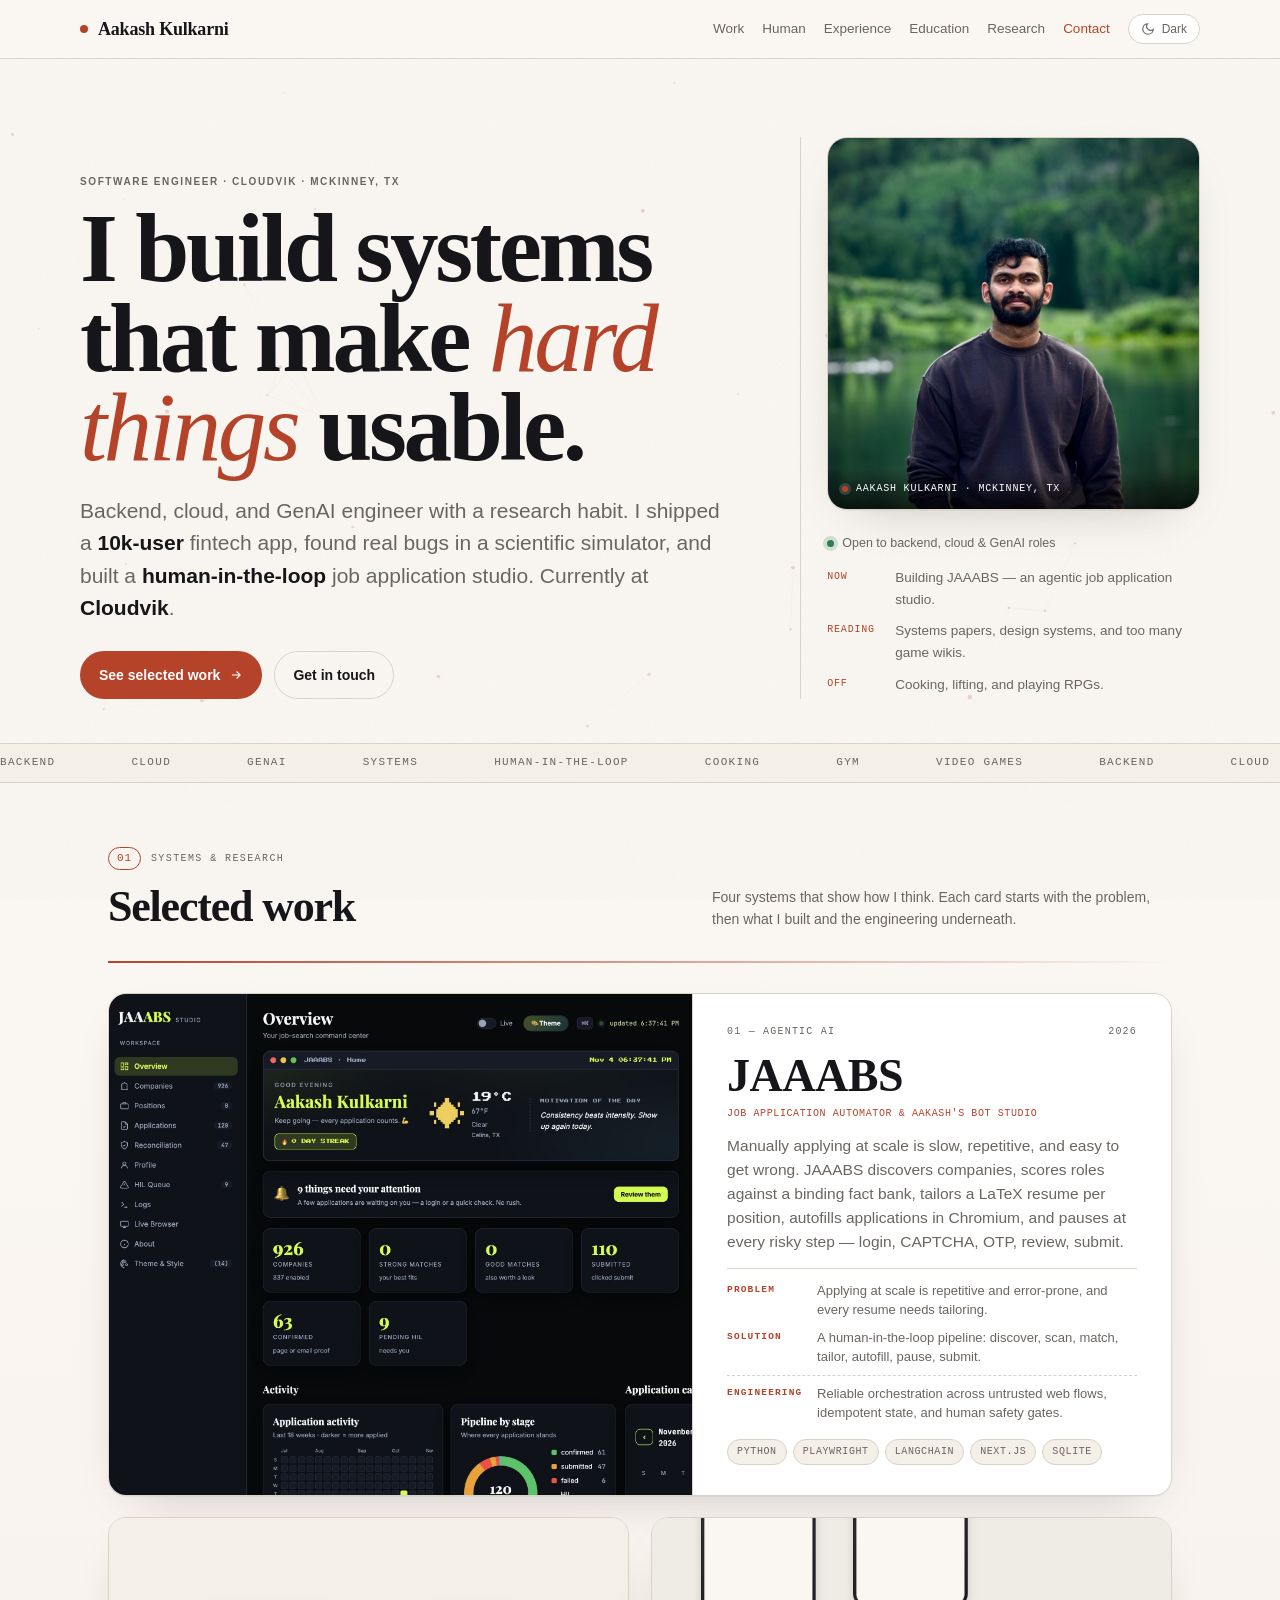
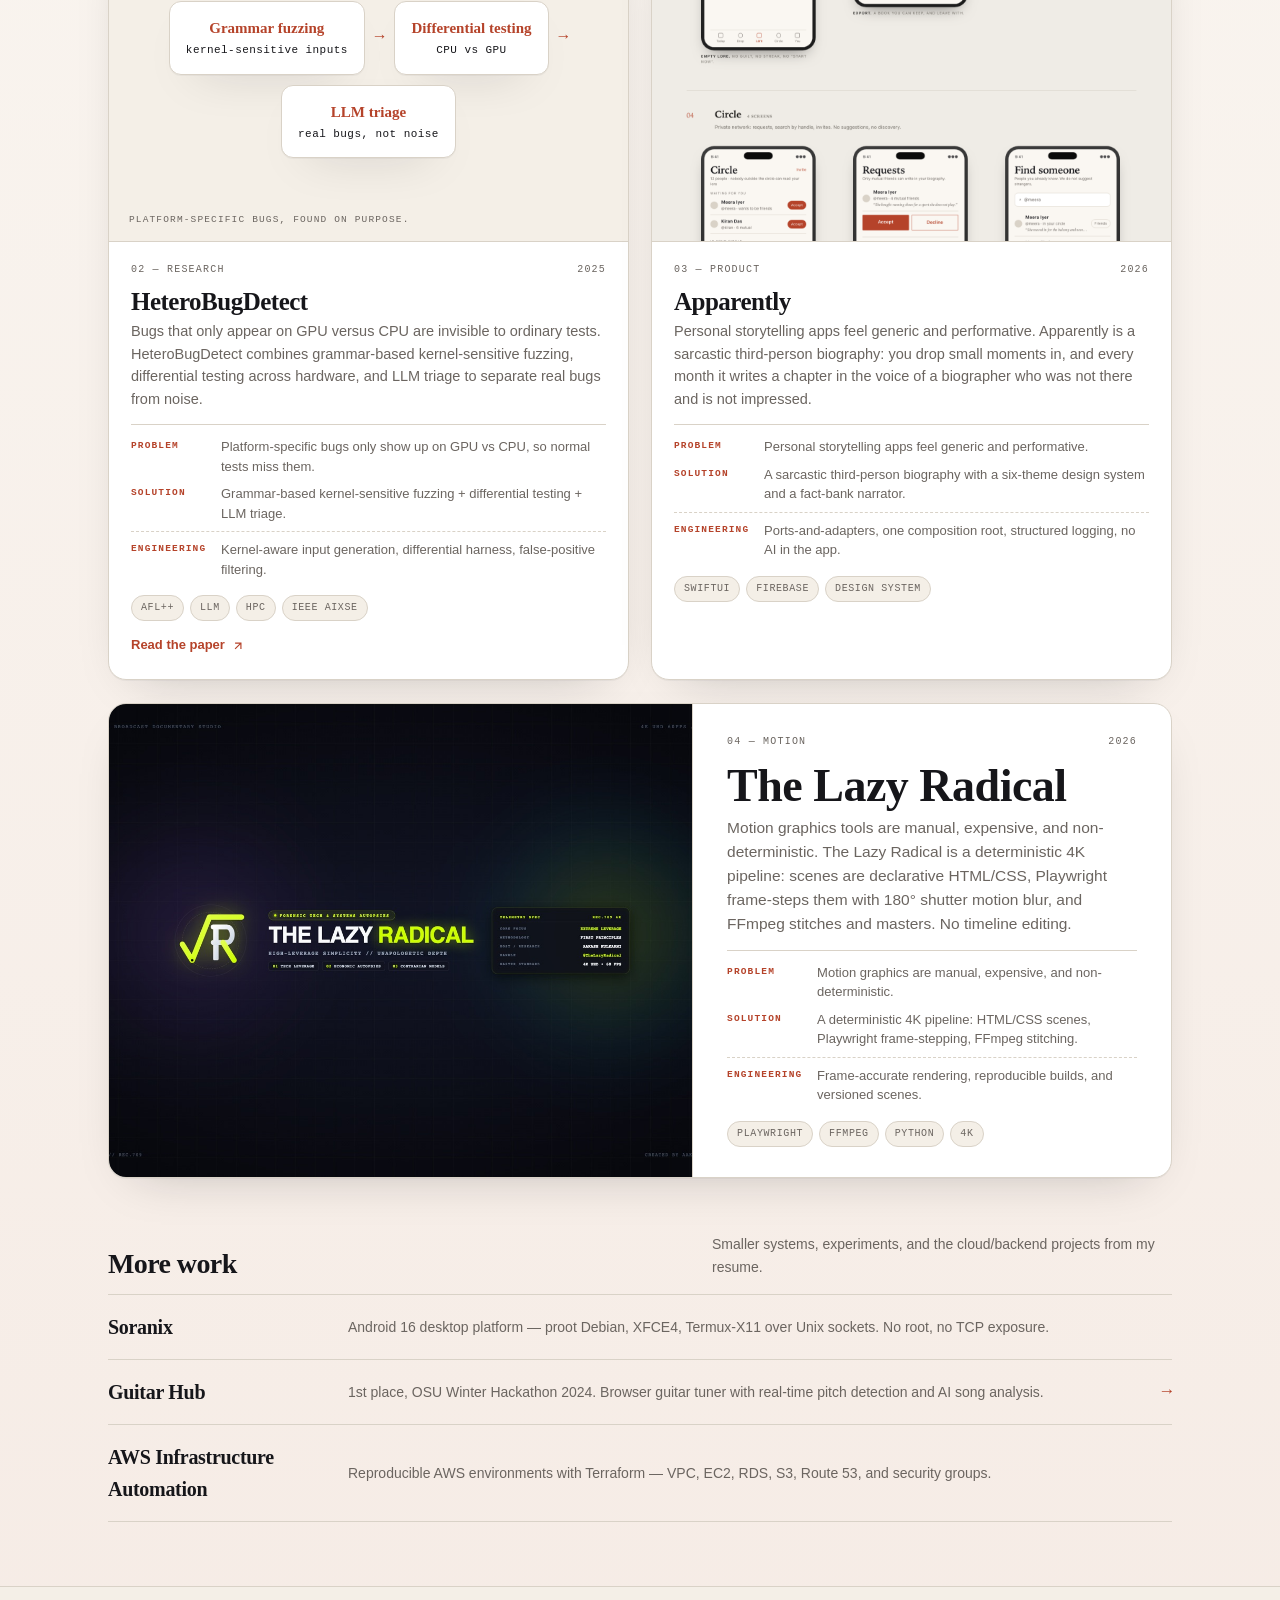
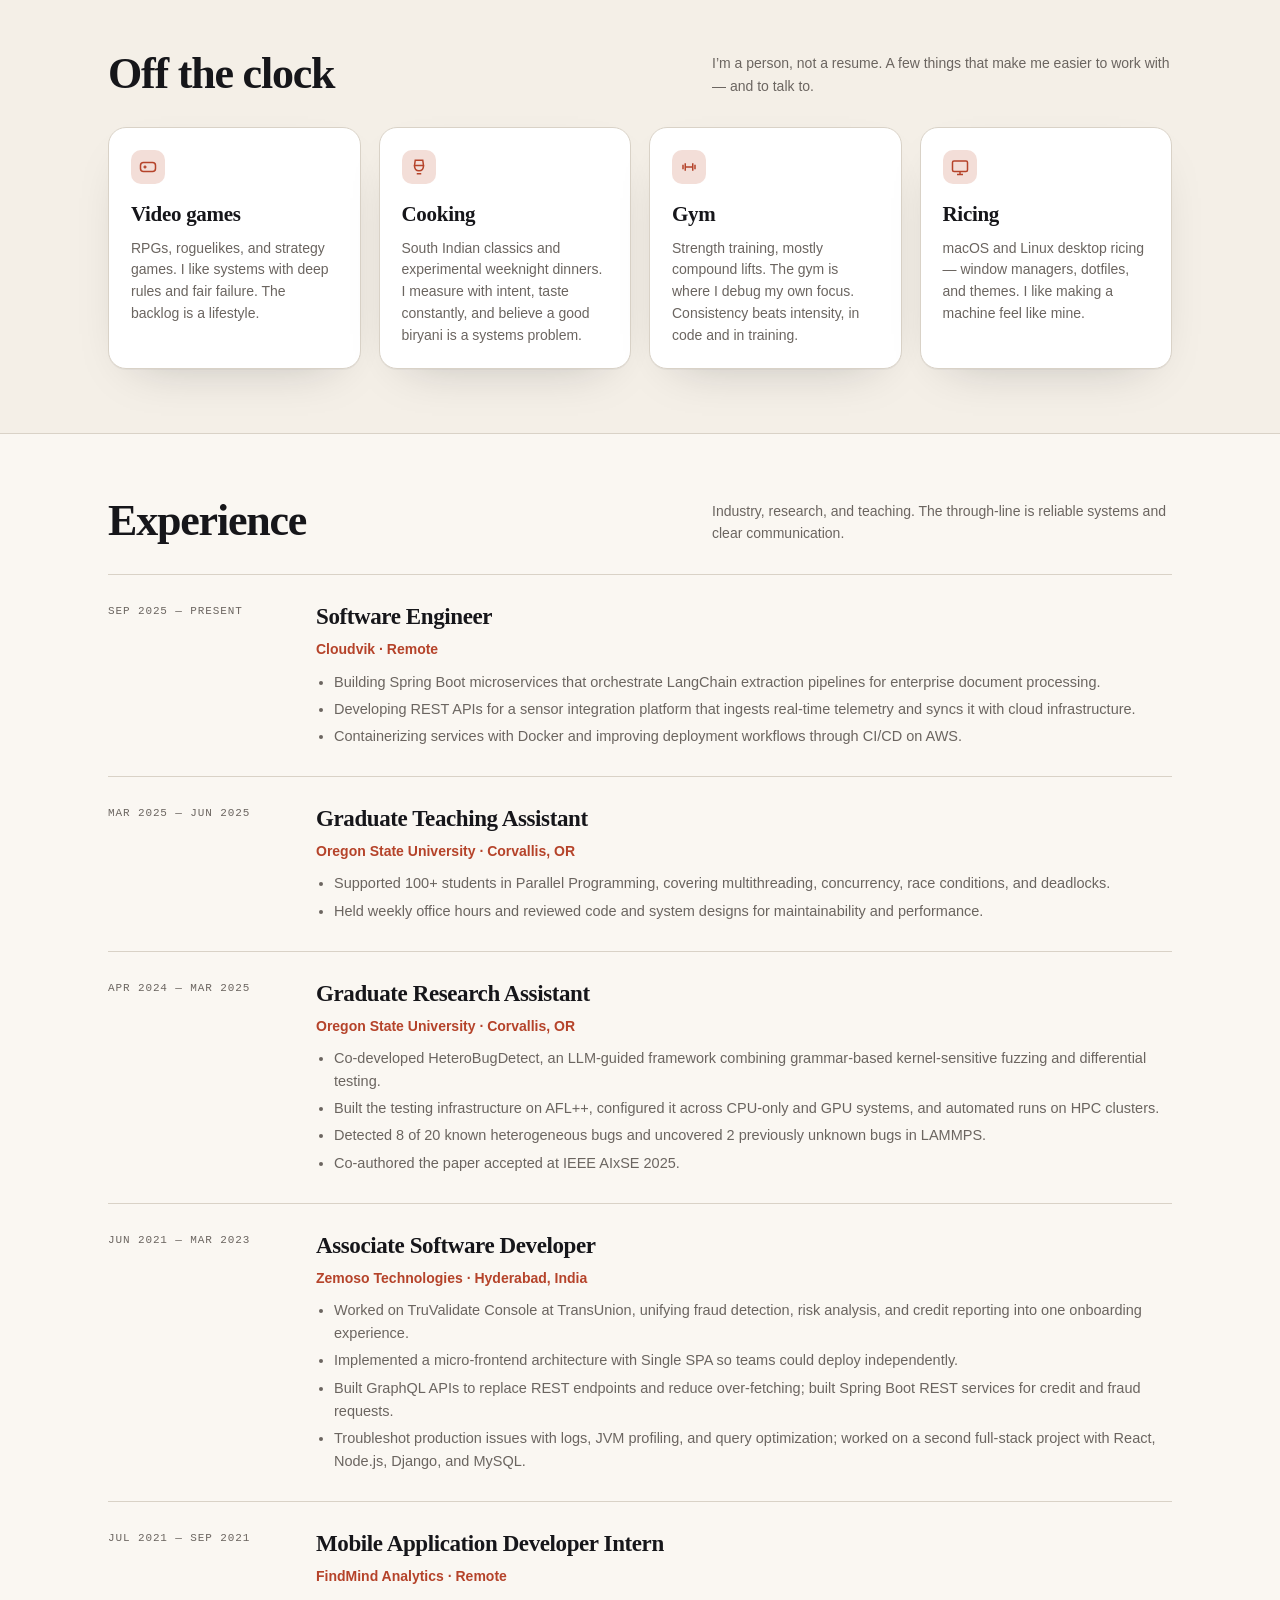
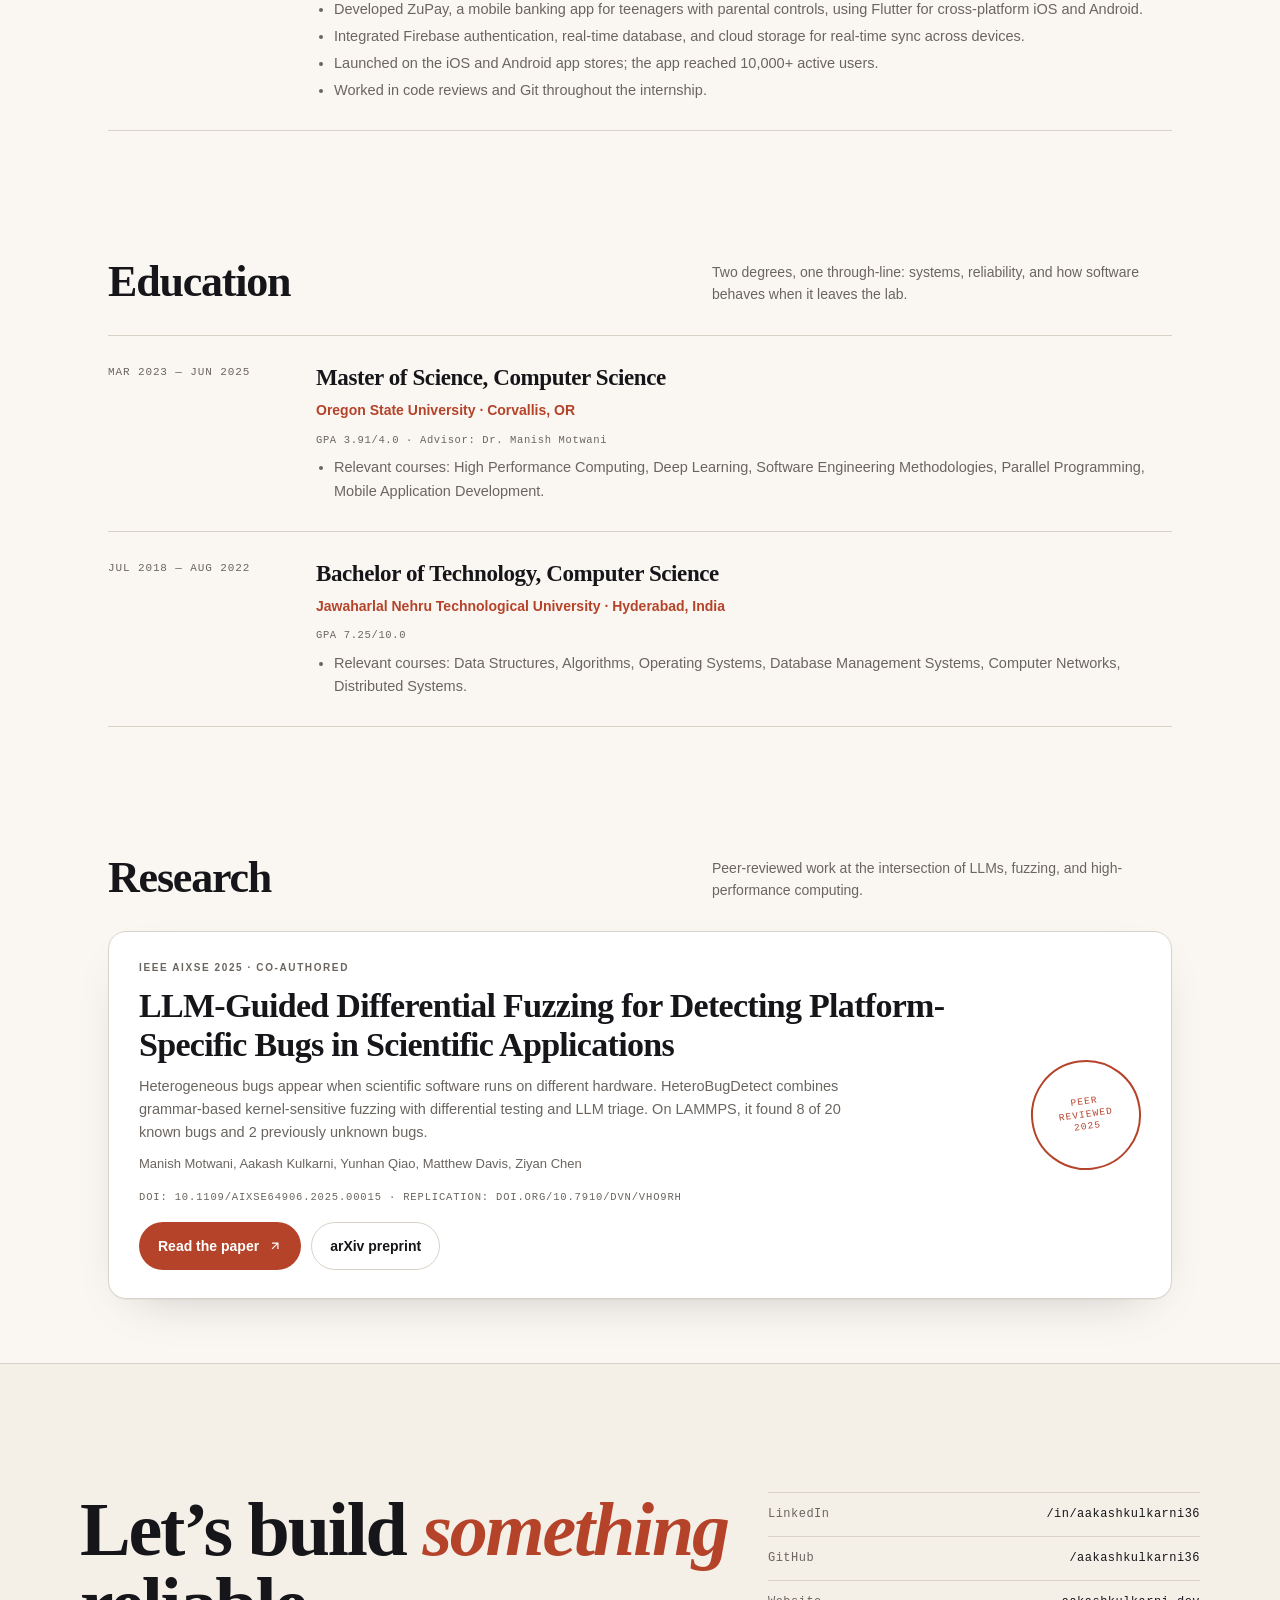
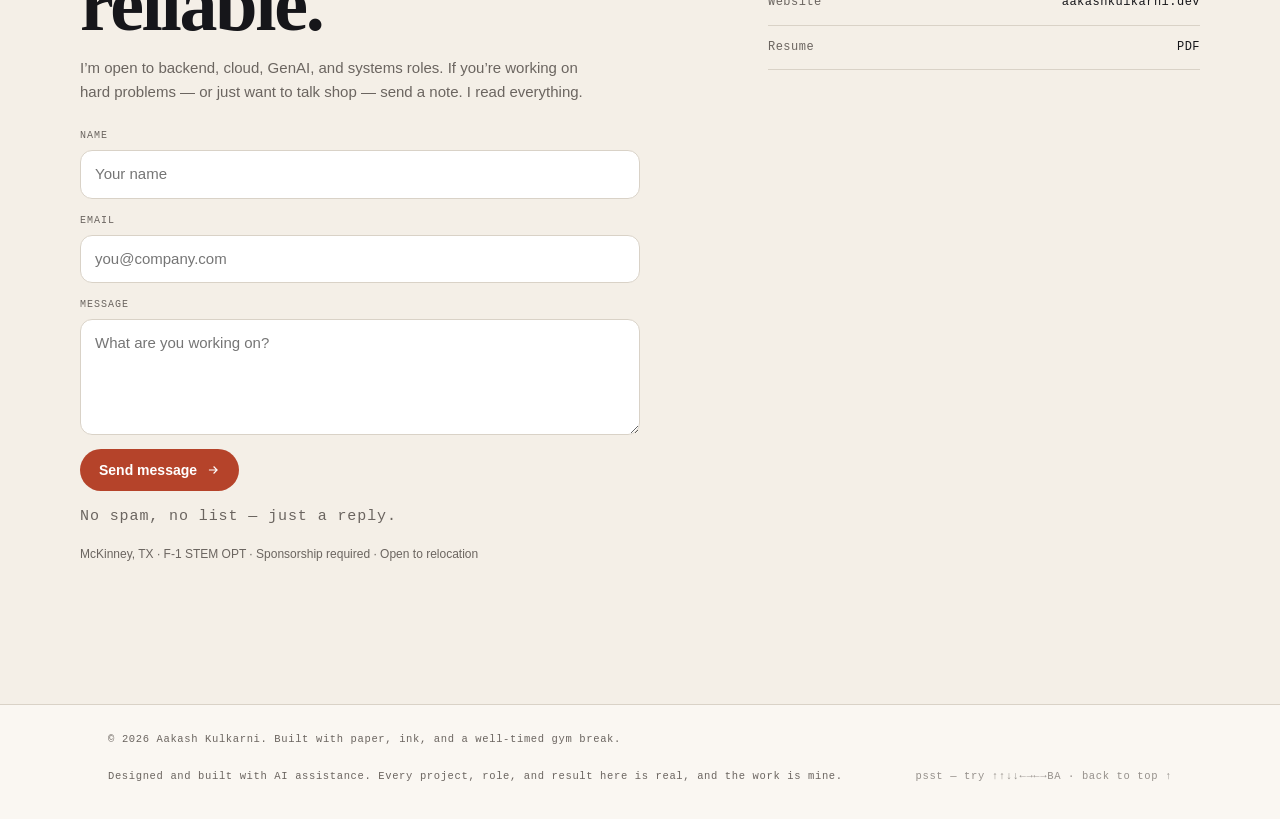
==== commit 2d895a25: "Final touches: McKinney location, metadata, optimized images, 404" ====
--- a/redesign/prototype-01/index.html
+++ b/redesign/prototype-01/index.html
@@ -5,9 +5,23 @@
 <meta name="viewport" content="width=device-width, initial-scale=1">
 <title>Aakash Kulkarni — Software Engineer</title>
 <meta name="description" content="Backend, cloud, and GenAI engineer at Cloudvik. I build systems that make hard things usable — JAAABS, HeteroBugDetect, Apparently, and The Lazy Radical.">
+<meta name="author" content="Aakash Kulkarni">
+<meta name="robots" content="index, follow">
+<meta name="theme-color" content="#FAF7F2">
+<meta name="color-scheme" content="light dark">
+<link rel="canonical" href="https://www.aakashkulkarni.dev/">
+<link rel="preload" as="image" href="assets/aakash.jpg">
+<meta property="og:type" content="website">
+<meta property="og:site_name" content="Aakash Kulkarni">
 <meta property="og:title" content="Aakash Kulkarni — Software Engineer">
 <meta property="og:description" content="Backend, cloud, and GenAI engineer at Cloudvik. Building JAAABS, a human-in-the-loop job application studio.">
-<meta property="og:type" content="website">
+<meta property="og:url" content="https://www.aakashkulkarni.dev/">
+<meta property="og:image" content="https://www.aakashkulkarni.dev/assets/jaaabs-dashboard.jpg">
+<meta property="og:image:alt" content="JAAABS job application studio dashboard">
+<meta name="twitter:card" content="summary_large_image">
+<meta name="twitter:title" content="Aakash Kulkarni — Software Engineer">
+<meta name="twitter:description" content="Backend, cloud, and GenAI engineer at Cloudvik. Building JAAABS, a human-in-the-loop job application studio.">
+<meta name="twitter:image" content="https://www.aakashkulkarni.dev/assets/jaaabs-dashboard.jpg">
 <link rel="icon" href="data:image/svg+xml,<svg xmlns='http://www.w3.org/2000/svg' viewBox='0 0 100 100'><rect width='100' height='100' rx='22' fill='%23FAF7F2'/><text x='50' y='68' font-size='56' text-anchor='middle' font-family='Georgia' fill='%23B5432A'>A</text></svg>">
 <style>
   :root{
@@ -137,7 +151,7 @@
   .card{background:var(--surface);border:1px solid var(--line);border-radius:var(--radius);overflow:hidden;box-shadow:var(--shadow);transition:transform .2s ease,box-shadow .25s ease;position:relative;will-change:transform}
   .card:hover{box-shadow:0 24px 60px -30px rgba(22,22,26,.45)}
   .card-media{aspect-ratio:16/10;overflow:hidden;background:var(--muted);border-bottom:1px solid var(--line)}
-  .card-media img{width:100%;height:100%;object-fit:cover;display:block;transition:transform .5s ease}
+  .card-media img{width:100%;height:100%;object-fit:cover;object-position:top;display:block;transition:transform .5s ease}
   .card:hover .card-media img{transform:scale(1.035)}
   .card-body{padding:20px 22px 22px}
   .card-kicker{display:flex;justify-content:space-between;gap:12px;font-family:var(--mono);font-size:10px;letter-spacing:.12em;text-transform:uppercase;color:var(--ink2);margin-bottom:10px}
@@ -379,7 +393,7 @@
     <div class="wrap hero">
       <div>
         <div class="terminal-command"><span class="prompt">$</span> whoami<span class="cursor">_</span></div>
-        <div class="eyebrow" style="margin-bottom:14px">Software Engineer · Cloudvik · Remote</div>
+        <div class="eyebrow" style="margin-bottom:14px">Software Engineer · Cloudvik · McKinney, TX</div>
         <h1>I build systems that make <em>hard things</em> usable.</h1>
         <p class="lede">Backend, cloud, and GenAI engineer with a research habit. I shipped a <strong>10k-user</strong> fintech app, found real bugs in a scientific simulator, and built a <strong>human-in-the-loop</strong> job application studio. Currently at <strong>Cloudvik</strong>.</p>
         <div class="hero-actions">
@@ -390,7 +404,7 @@
       <aside class="hero-side">
         <figure class="portrait">
           <img src="assets/aakash.jpg" alt="Aakash Kulkarni" width="900" height="900" loading="eager">
-          <figcaption><span class="dot"></span> Aakash Kulkarni · Corvallis, OR</figcaption>
+          <figcaption><span class="dot"></span> Aakash Kulkarni · McKinney, TX</figcaption>
         </figure>
         <div class="status"><span class="live"></span> Open to backend, cloud &amp; GenAI roles</div>
         <ul class="now-list">
@@ -465,7 +479,7 @@
         </article>
 
         <article class="card reveal">
-          <div class="card-media"><img src="assets/apparently-deck.png" alt="Apparently app design deck" loading="lazy"></div>
+          <div class="card-media"><img src="assets/apparently-deck.jpg" alt="Apparently app design deck" loading="lazy"></div>
           <div class="card-body">
             <div class="card-kicker"><span>03 — Product</span><span>2026</span></div>
             <h3>Apparently</h3>
@@ -481,7 +495,7 @@
         </article>
 
         <article class="card feature reveal">
-          <div class="card-media"><img src="assets/youtube-banner.png" alt="The Lazy Radical motion graphics pipeline banner" loading="lazy"></div>
+          <div class="card-media"><img src="assets/youtube-banner.jpg" alt="The Lazy Radical motion graphics pipeline banner" loading="lazy"></div>
           <div class="card-body">
             <div class="card-kicker"><span>04 — Motion</span><span>2026</span></div>
             <h3>The Lazy Radical</h3>
@@ -694,7 +708,7 @@
           <button class="btn btn-primary" type="submit">Send message <svg viewBox="0 0 24 24" fill="none" stroke="currentColor" stroke-width="2" style="width:14px;height:14px"><path d="M5 12h14M13 6l6 6-6 6"/></svg></button>
           <p class="form-note">No spam, no list — just a reply.</p>
         </form>
-        <p style="margin-top:16px;font-size:12px;color:var(--ink2)">F-1 STEM OPT · Sponsorship required · Open to relocation</p>
+        <p style="margin-top:16px;font-size:12px;color:var(--ink2)">McKinney, TX · F-1 STEM OPT · Sponsorship required · Open to relocation</p>
       </div>
       <div class="contact-links reveal">
         <a href="https://www.linkedin.com/in/aakashkulkarni36/"><span>LinkedIn</span> /in/aakashkulkarni36</a>
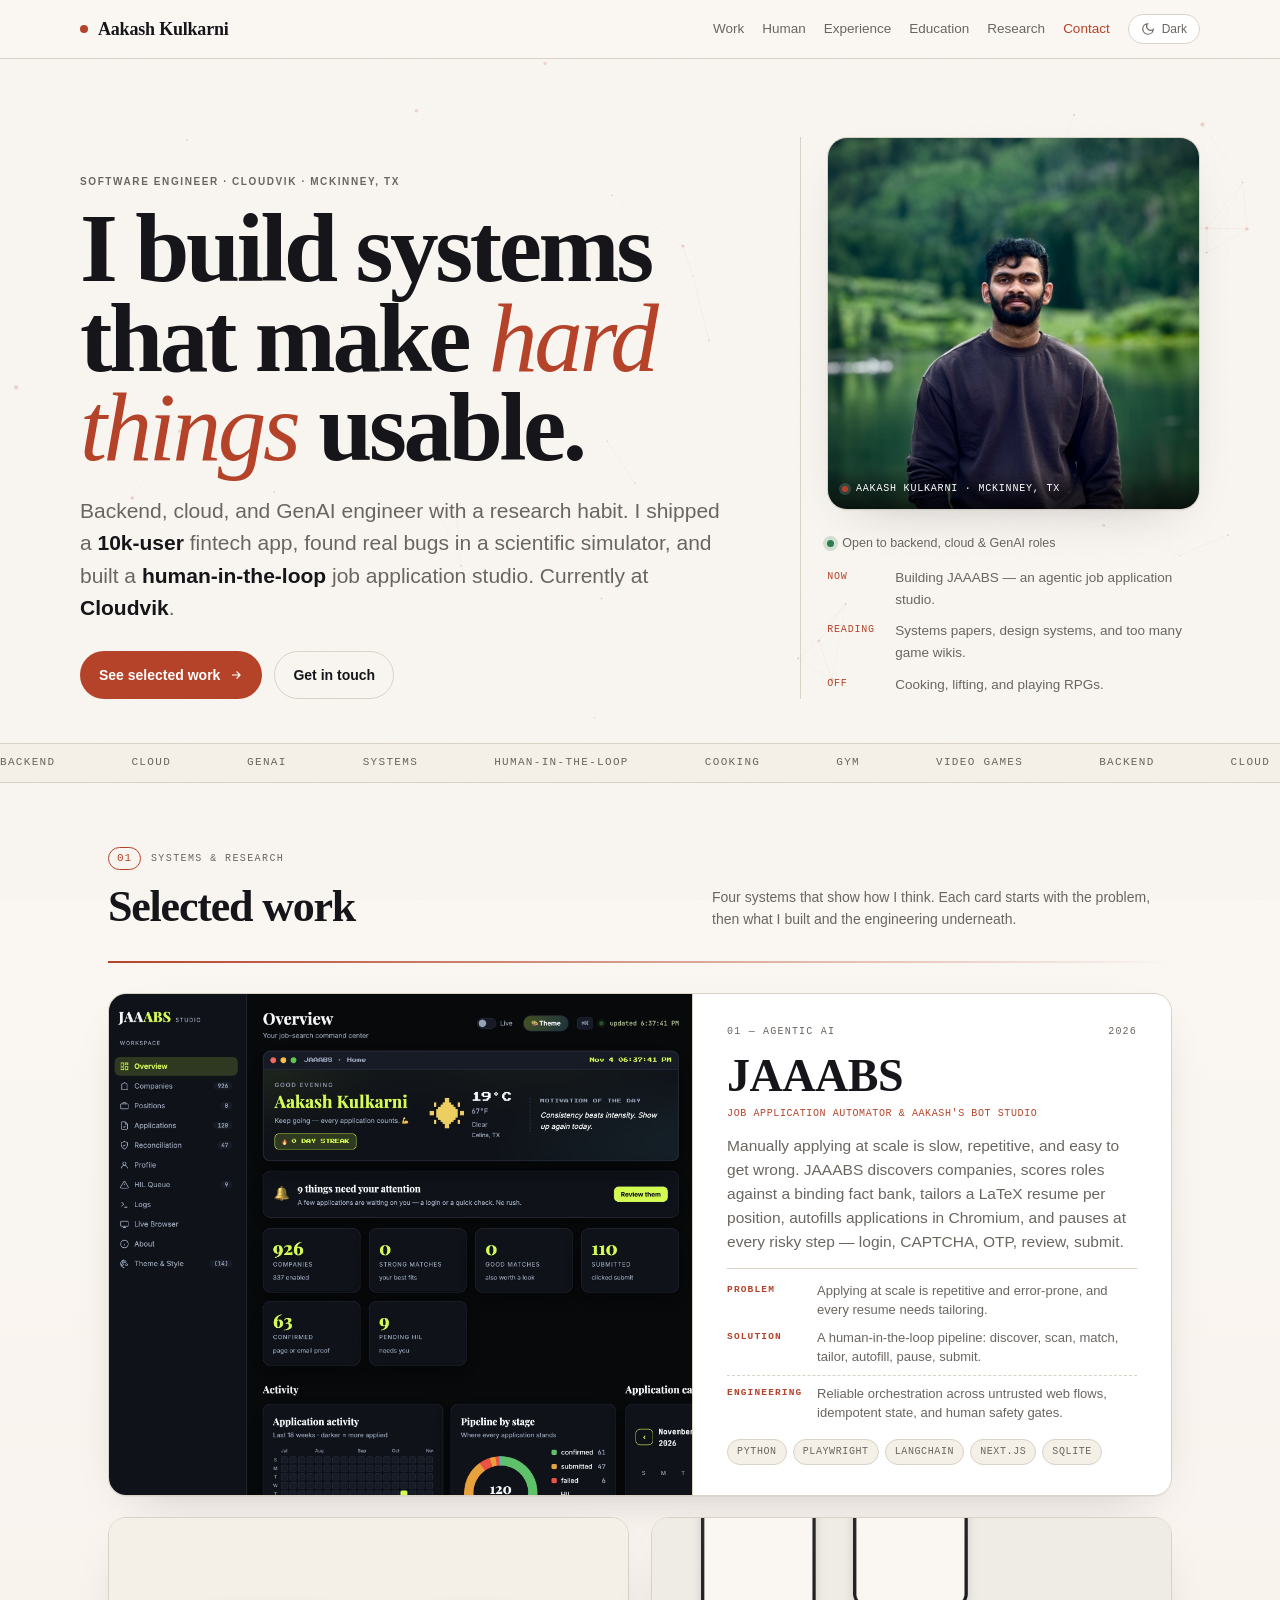
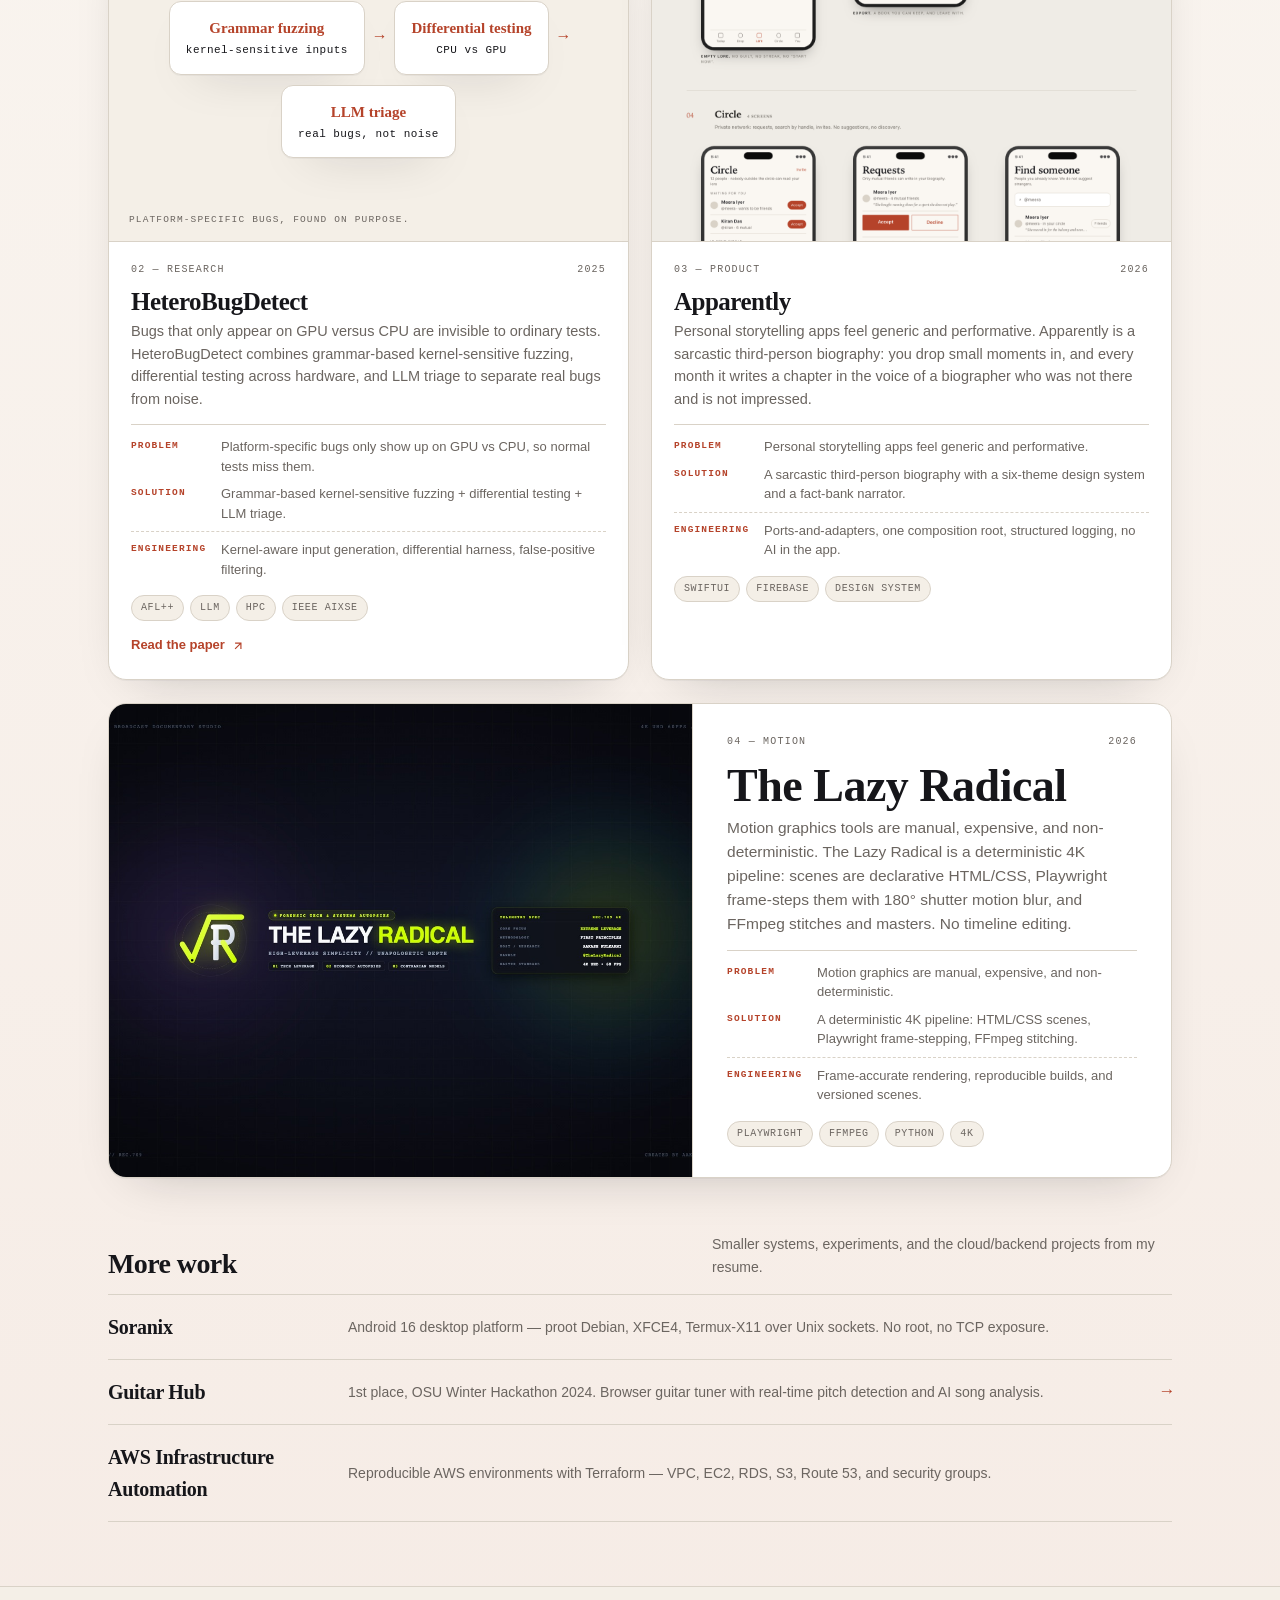
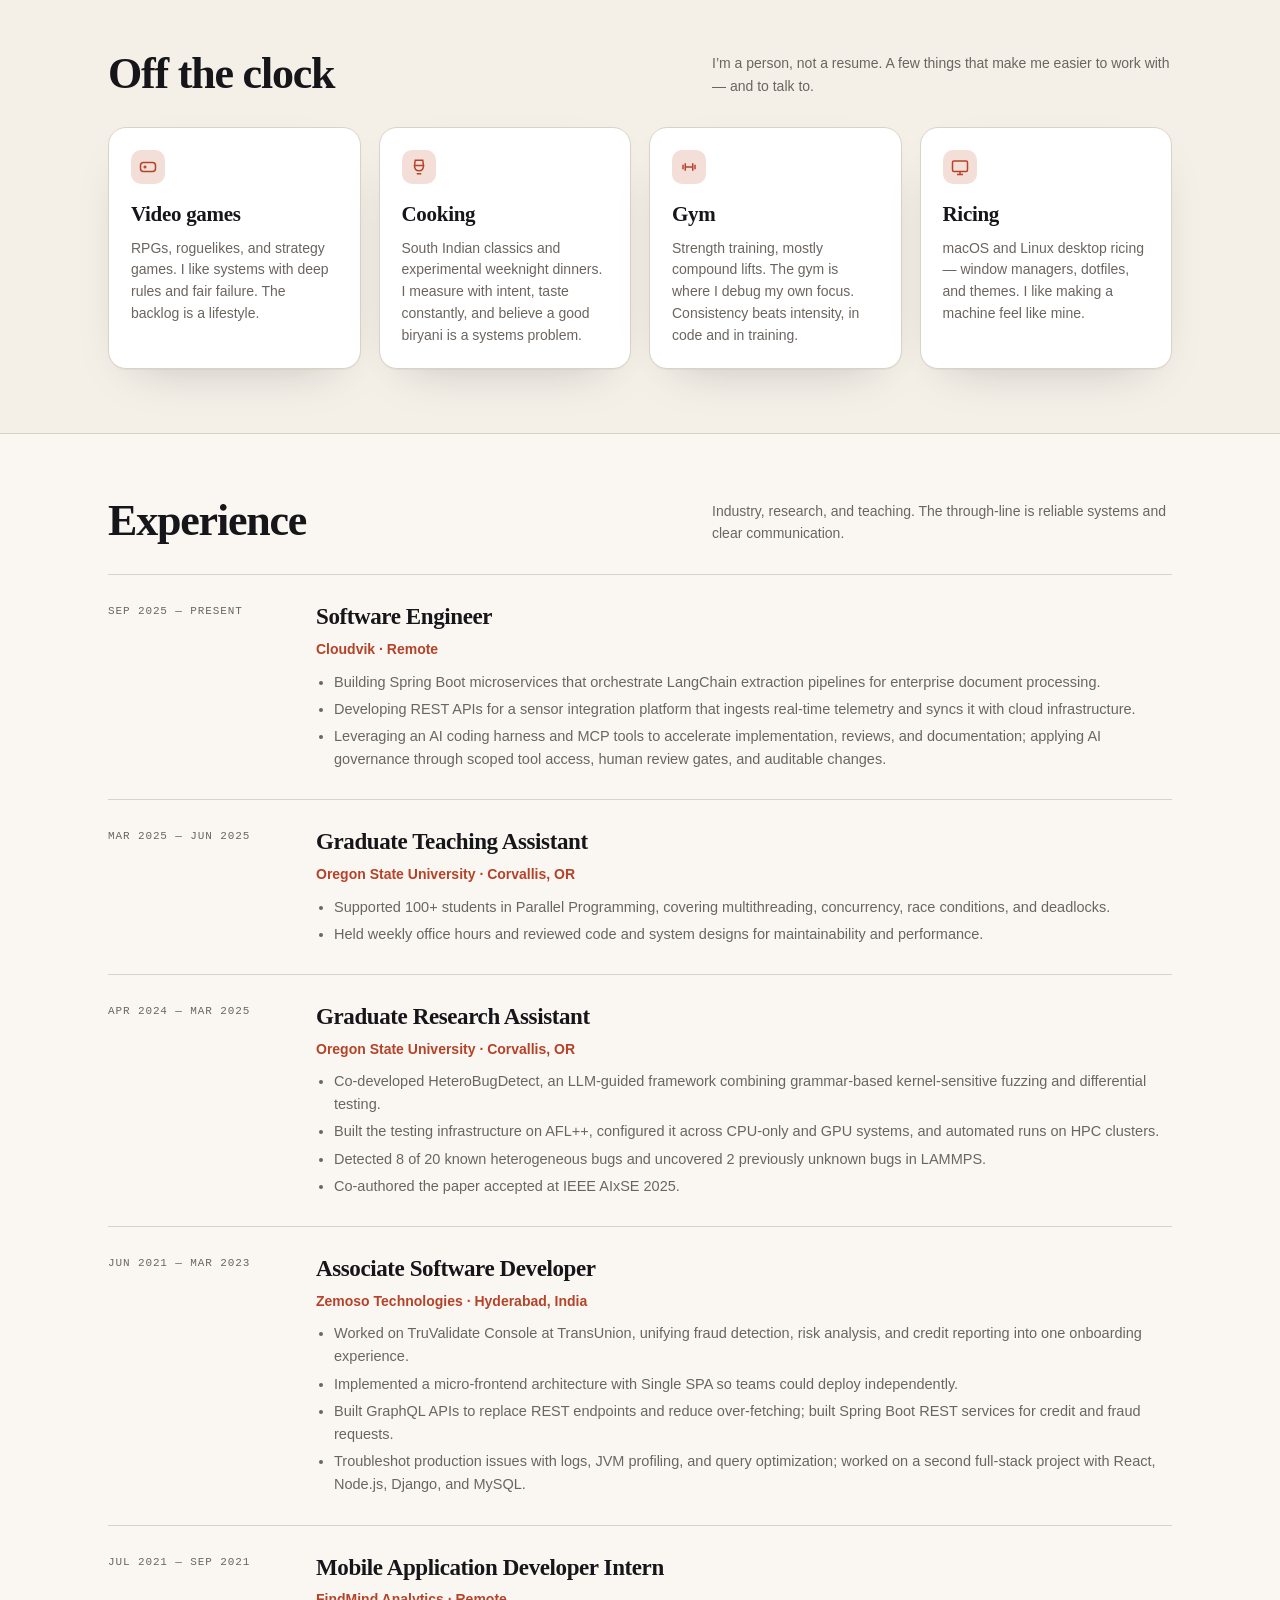
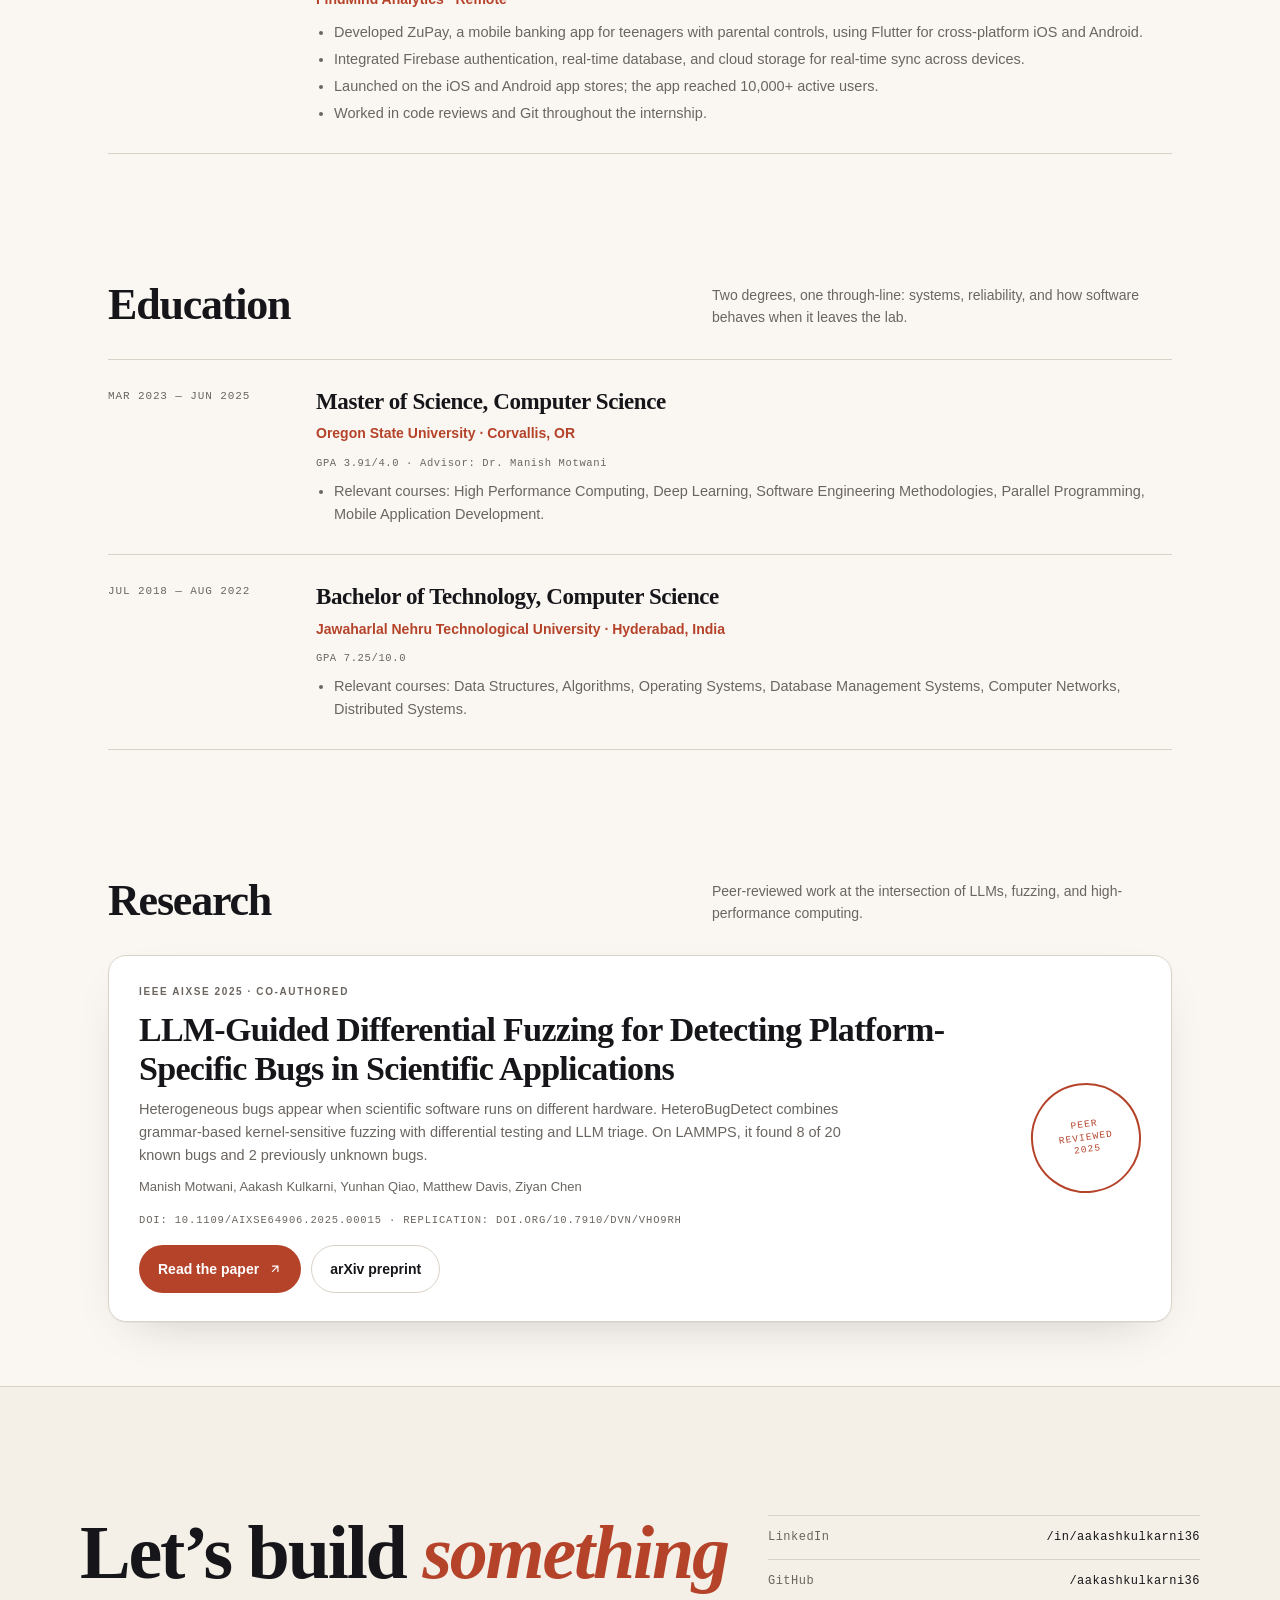
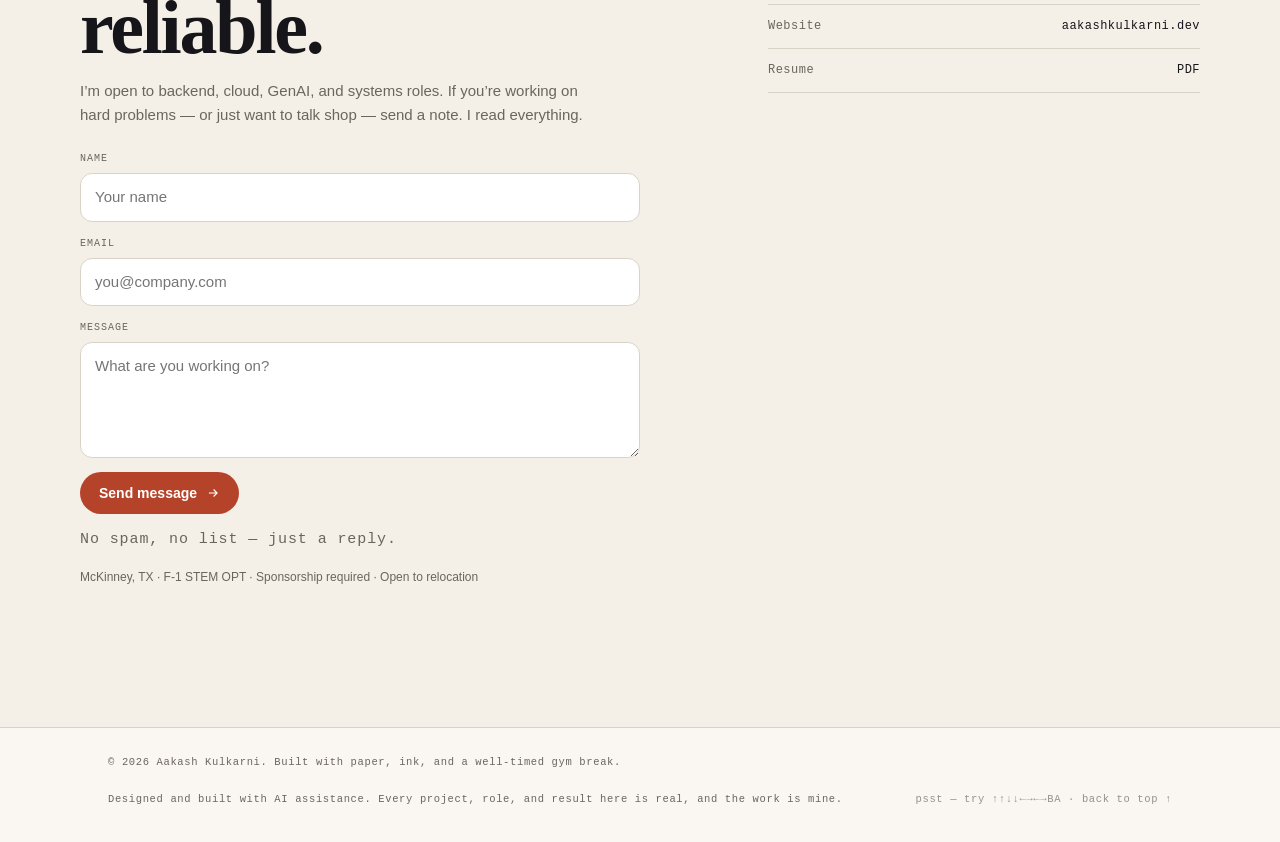
==== commit 8b7ef84a: "Add AI harness, MCP, and governance to Cloudvik experience" ====
--- a/redesign/prototype-01/index.html
+++ b/redesign/prototype-01/index.html
@@ -571,7 +571,7 @@
             <ul>
               <li>Building Spring Boot microservices that orchestrate LangChain extraction pipelines for enterprise document processing.</li>
               <li>Developing REST APIs for a sensor integration platform that ingests real-time telemetry and syncs it with cloud infrastructure.</li>
-              <li>Containerizing services with Docker and improving deployment workflows through CI/CD on AWS.</li>
+              <li>Leveraging an AI coding harness and MCP tools to accelerate implementation, reviews, and documentation; applying AI governance through scoped tool access, human review gates, and auditable changes.</li>
             </ul>
           </div>
         </div>
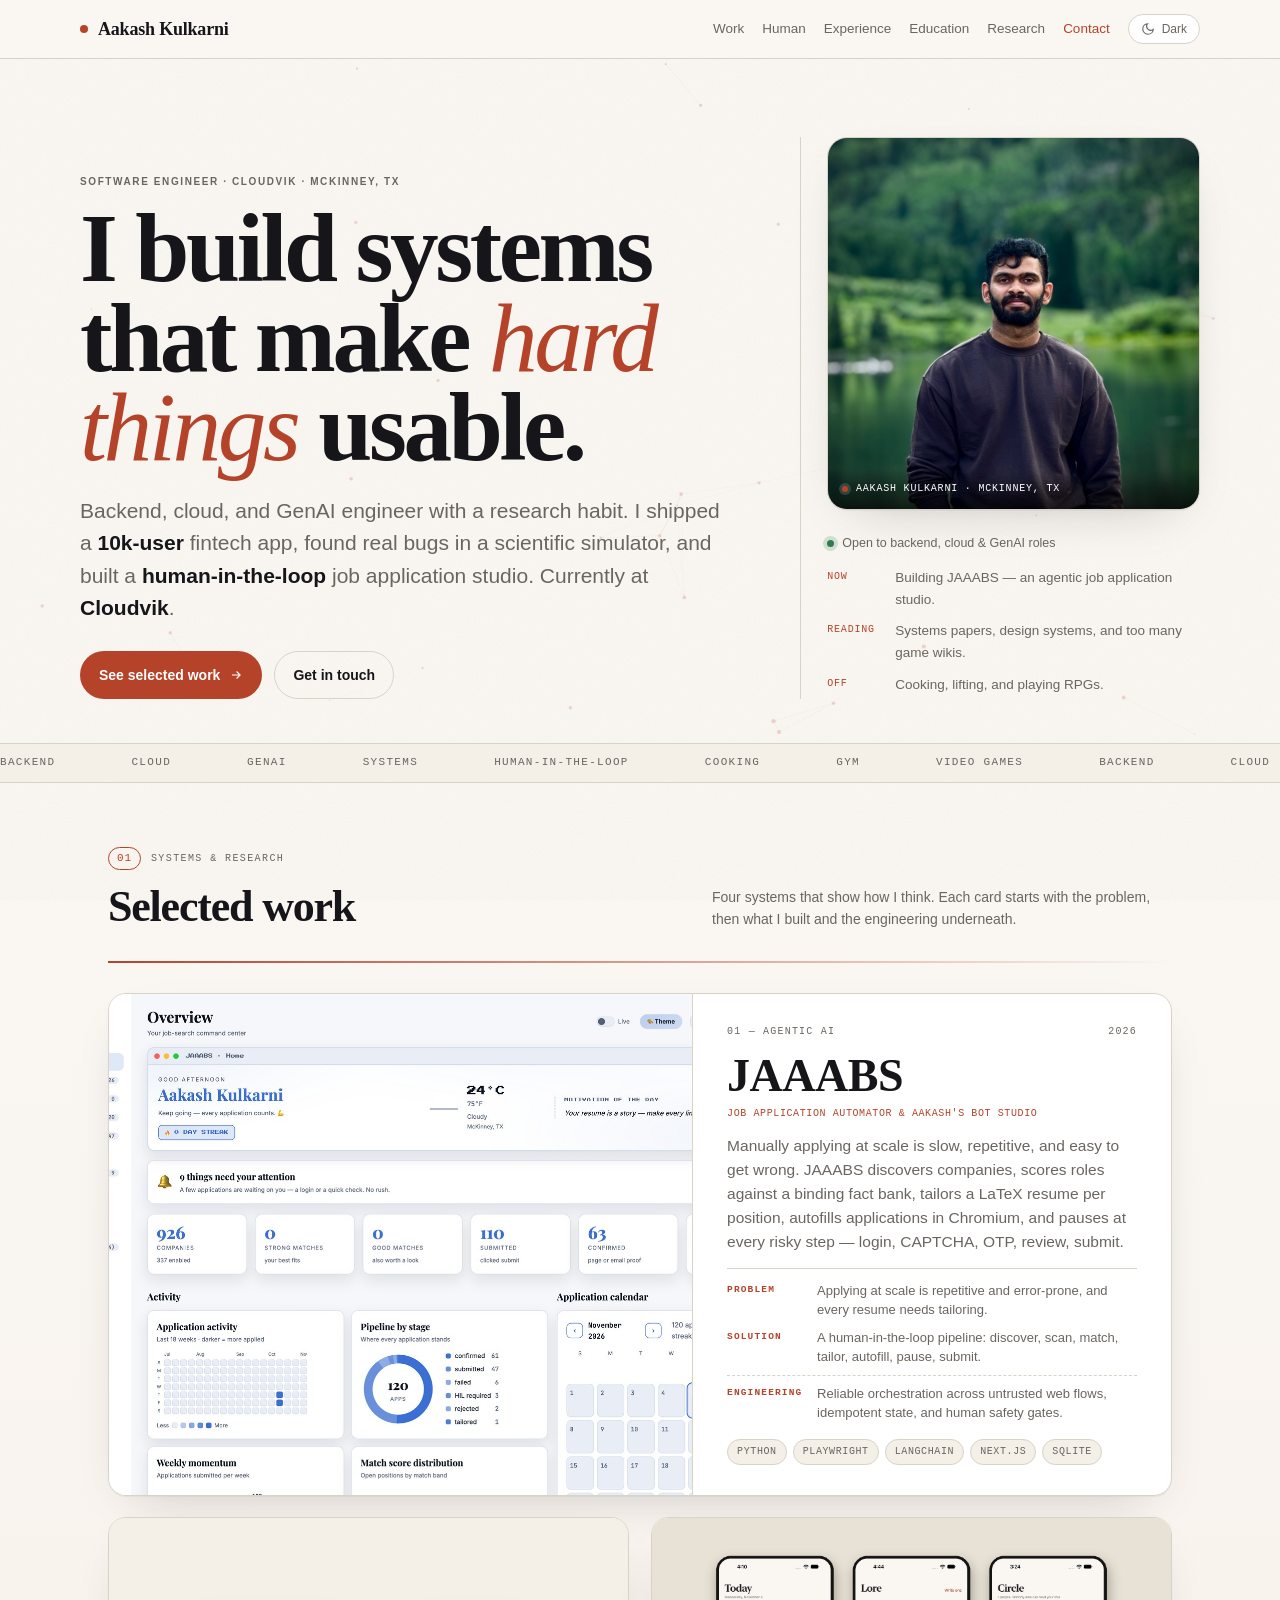
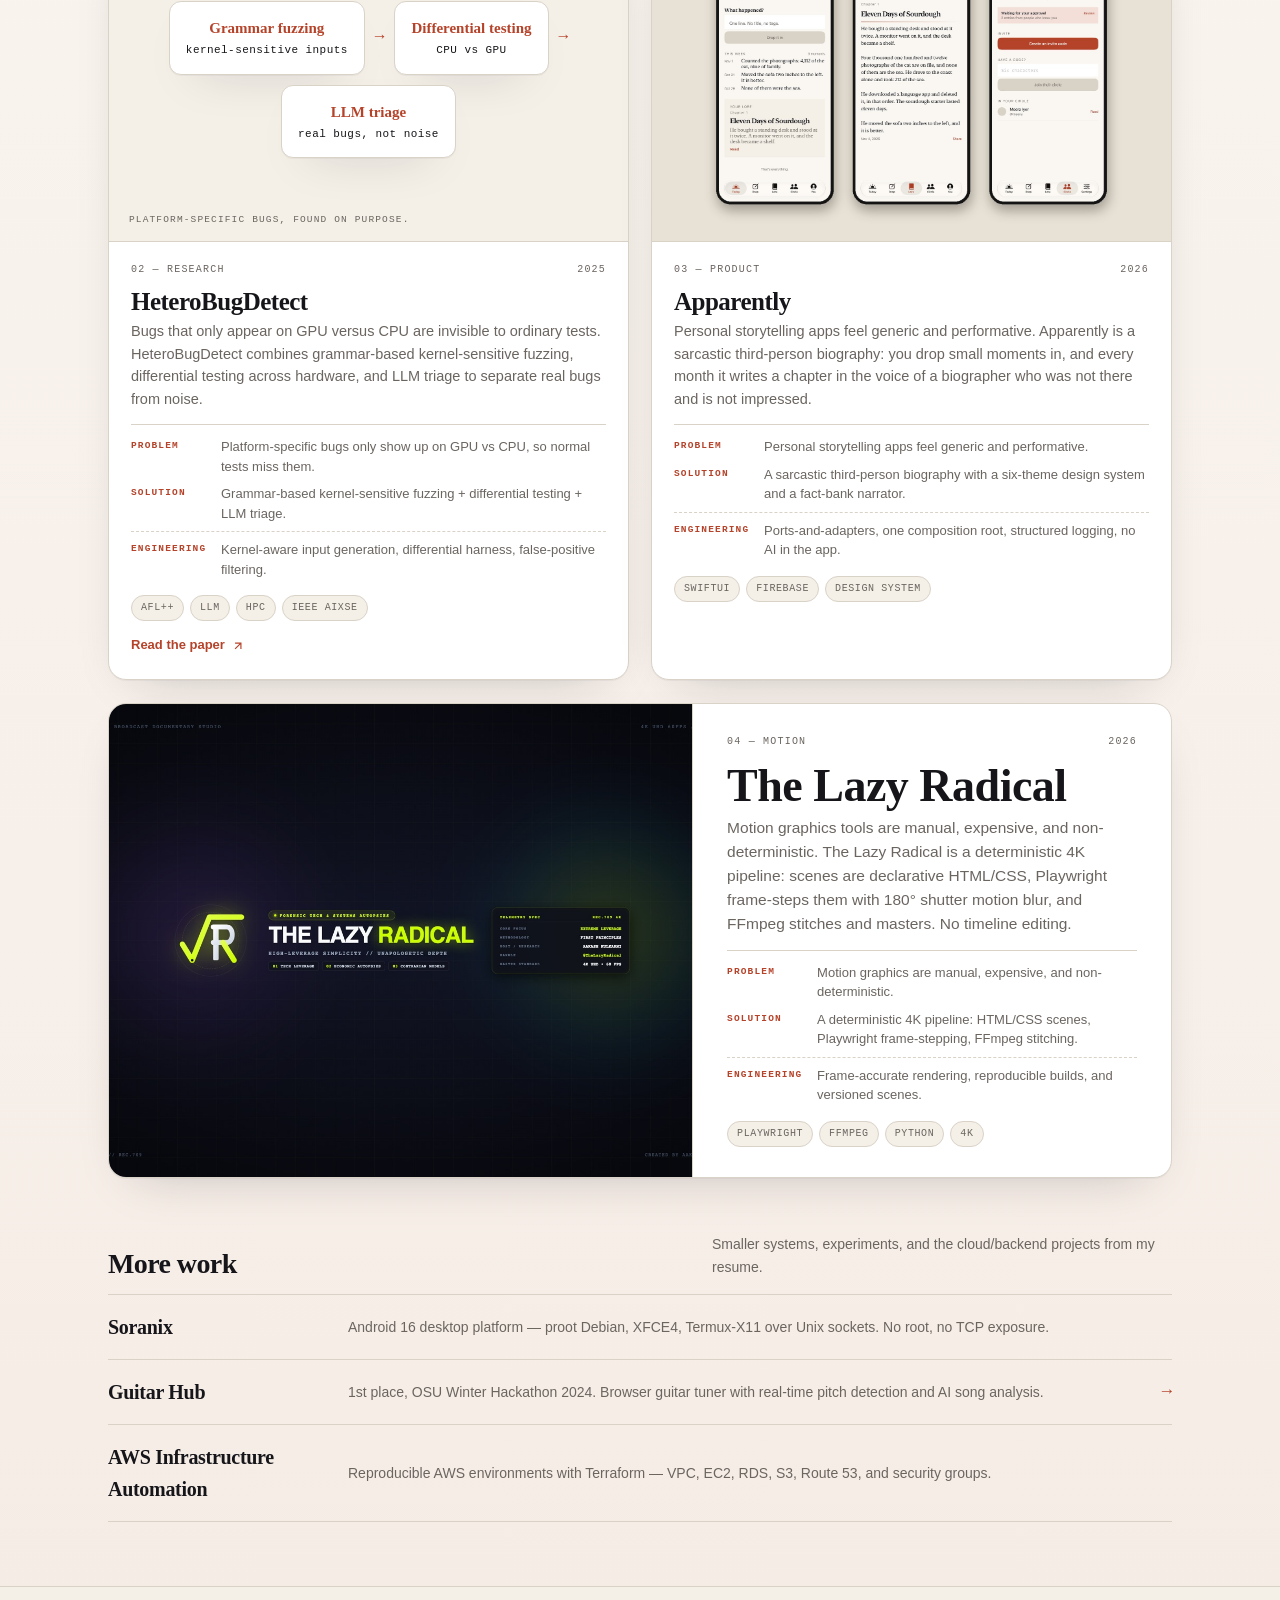
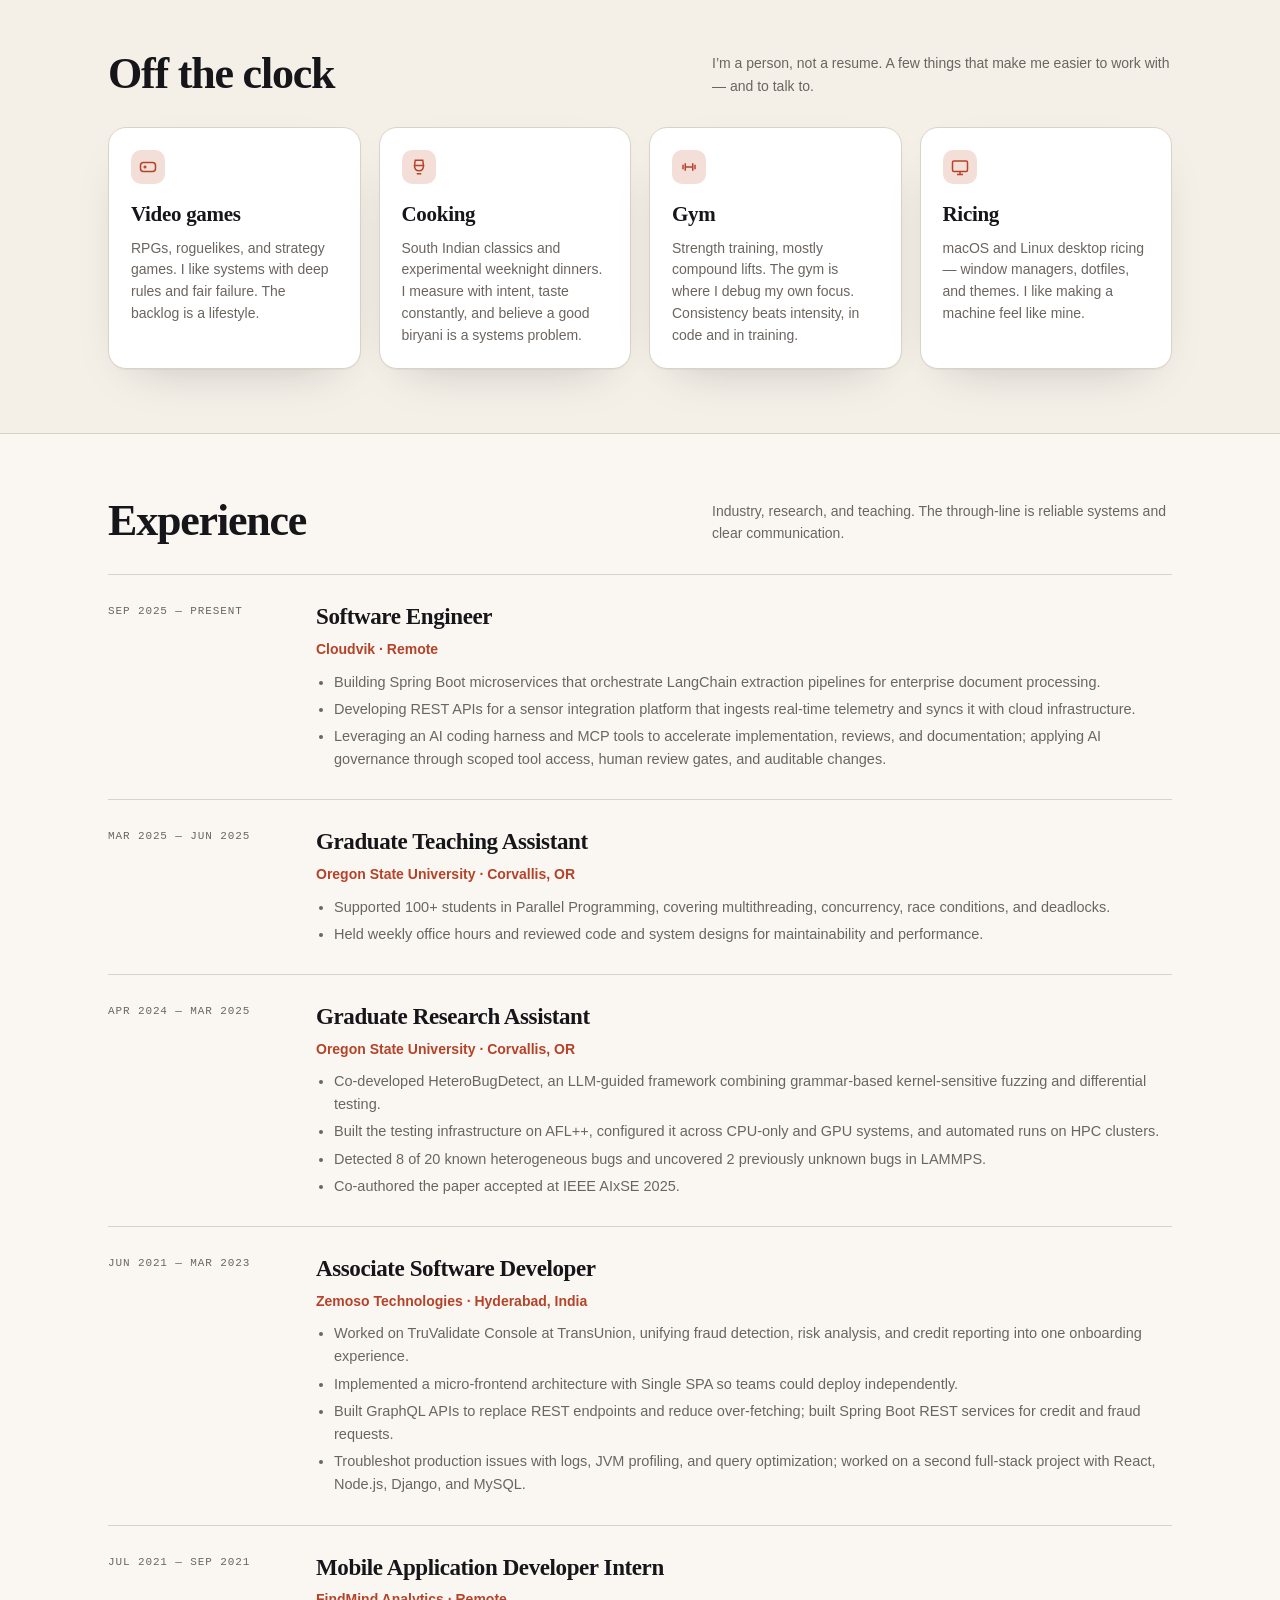
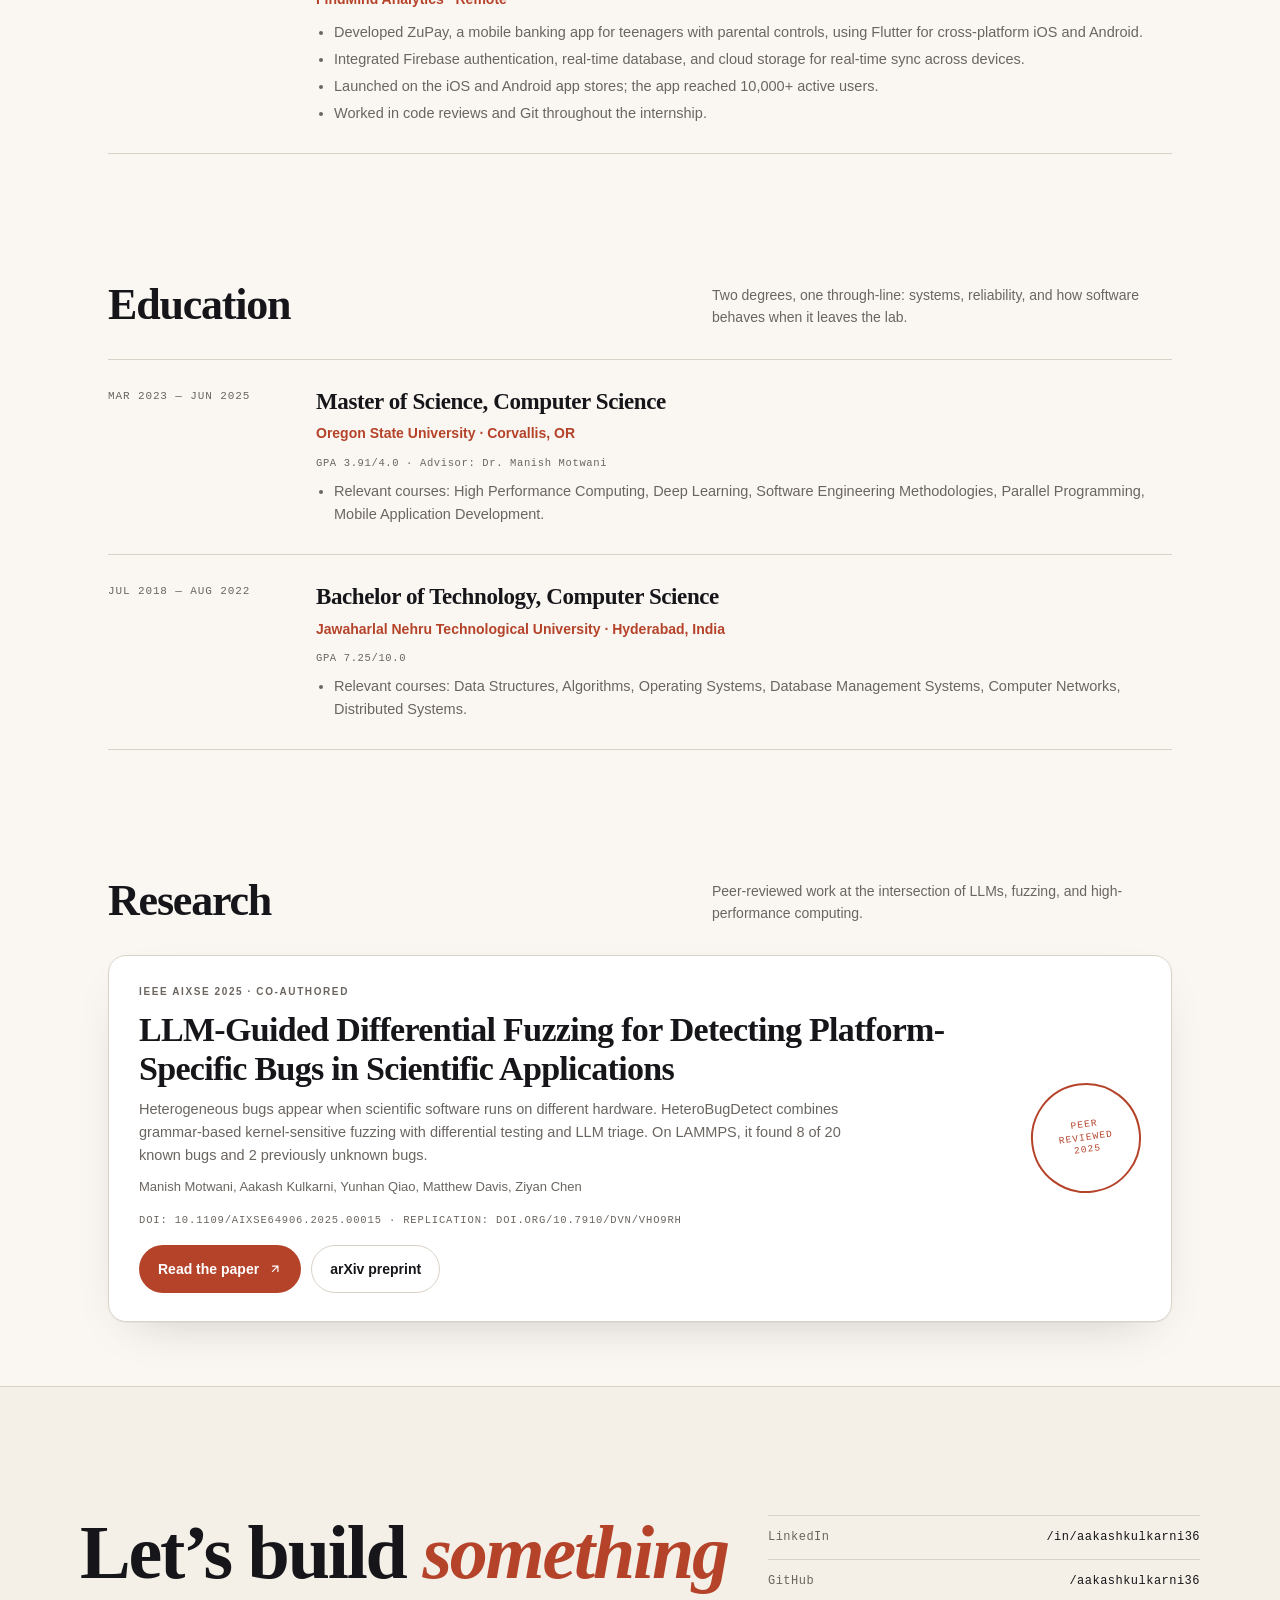
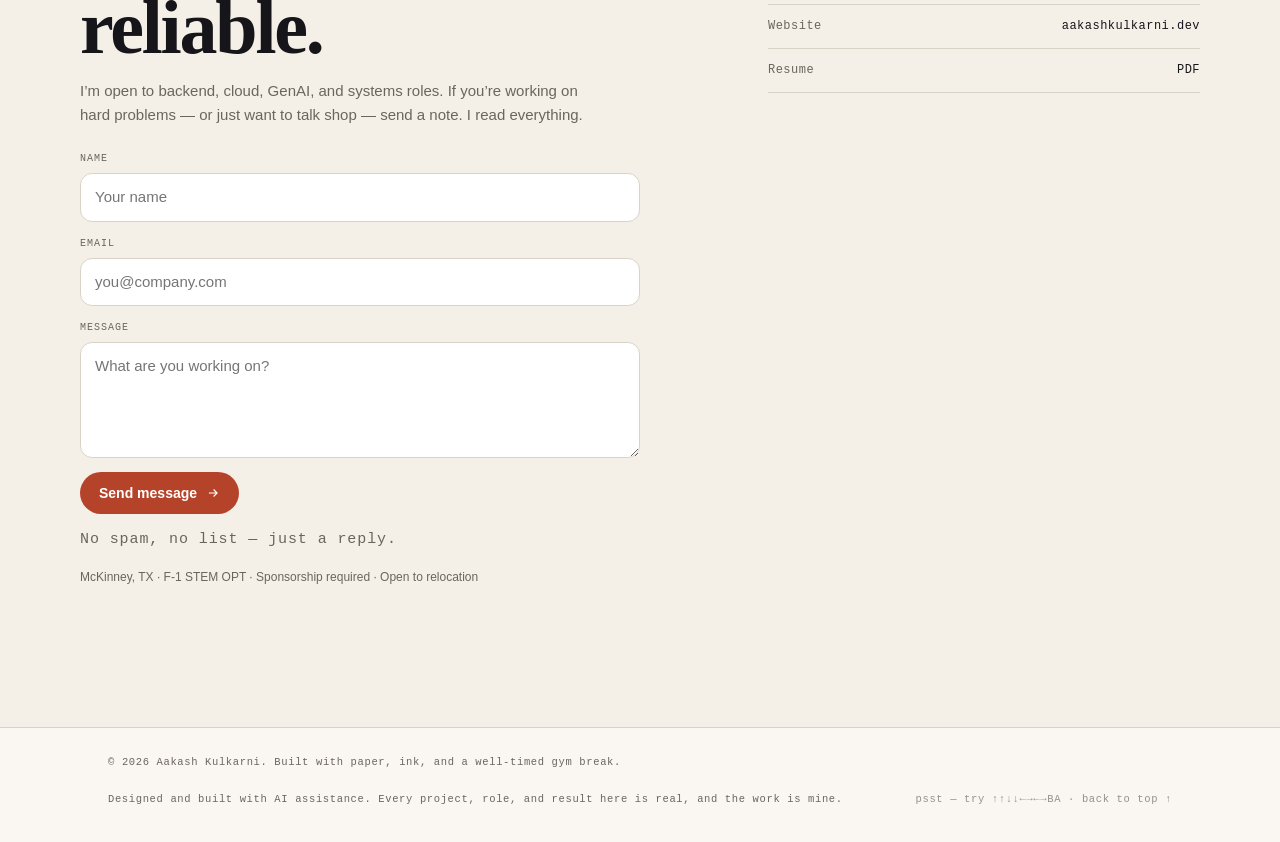
==== commit 7e78cf85: "New light-theme JAAABS shot and Apparently screen composition" ====
--- a/redesign/prototype-01/index.html
+++ b/redesign/prototype-01/index.html
@@ -16,12 +16,12 @@
 <meta property="og:title" content="Aakash Kulkarni — Software Engineer">
 <meta property="og:description" content="Backend, cloud, and GenAI engineer at Cloudvik. Building JAAABS, a human-in-the-loop job application studio.">
 <meta property="og:url" content="https://www.aakashkulkarni.dev/">
-<meta property="og:image" content="https://www.aakashkulkarni.dev/assets/jaaabs-dashboard.jpg">
+<meta property="og:image" content="https://www.aakashkulkarni.dev/assets/jaaabs-dashboard-light.jpg">
 <meta property="og:image:alt" content="JAAABS job application studio dashboard">
 <meta name="twitter:card" content="summary_large_image">
 <meta name="twitter:title" content="Aakash Kulkarni — Software Engineer">
 <meta name="twitter:description" content="Backend, cloud, and GenAI engineer at Cloudvik. Building JAAABS, a human-in-the-loop job application studio.">
-<meta name="twitter:image" content="https://www.aakashkulkarni.dev/assets/jaaabs-dashboard.jpg">
+<meta name="twitter:image" content="https://www.aakashkulkarni.dev/assets/jaaabs-dashboard-light.jpg">
 <link rel="icon" href="data:image/svg+xml,<svg xmlns='http://www.w3.org/2000/svg' viewBox='0 0 100 100'><rect width='100' height='100' rx='22' fill='%23FAF7F2'/><text x='50' y='68' font-size='56' text-anchor='middle' font-family='Georgia' fill='%23B5432A'>A</text></svg>">
 <style>
   :root{
@@ -437,7 +437,7 @@
 
       <div class="work-grid">
         <article class="card feature reveal">
-          <div class="card-media"><img src="assets/jaaabs-dashboard.jpg" alt="JAAABS dashboard — job application studio" loading="eager"></div>
+          <div class="card-media"><img src="assets/jaaabs-dashboard-light.jpg" alt="JAAABS job application studio dashboard in light mode" loading="eager"></div>
           <div class="card-body">
             <div class="card-kicker"><span>01 — Agentic AI</span><span>2026</span></div>
             <h3>JAAABS</h3>
@@ -479,7 +479,7 @@
         </article>
 
         <article class="card reveal">
-          <div class="card-media"><img src="assets/apparently-deck.jpg" alt="Apparently app design deck" loading="lazy"></div>
+          <div class="card-media"><img src="assets/apparently-screens.jpg" alt="Apparently app screens: Today, Lore chapter, and Circle" loading="lazy"></div>
           <div class="card-body">
             <div class="card-kicker"><span>03 — Product</span><span>2026</span></div>
             <h3>Apparently</h3>
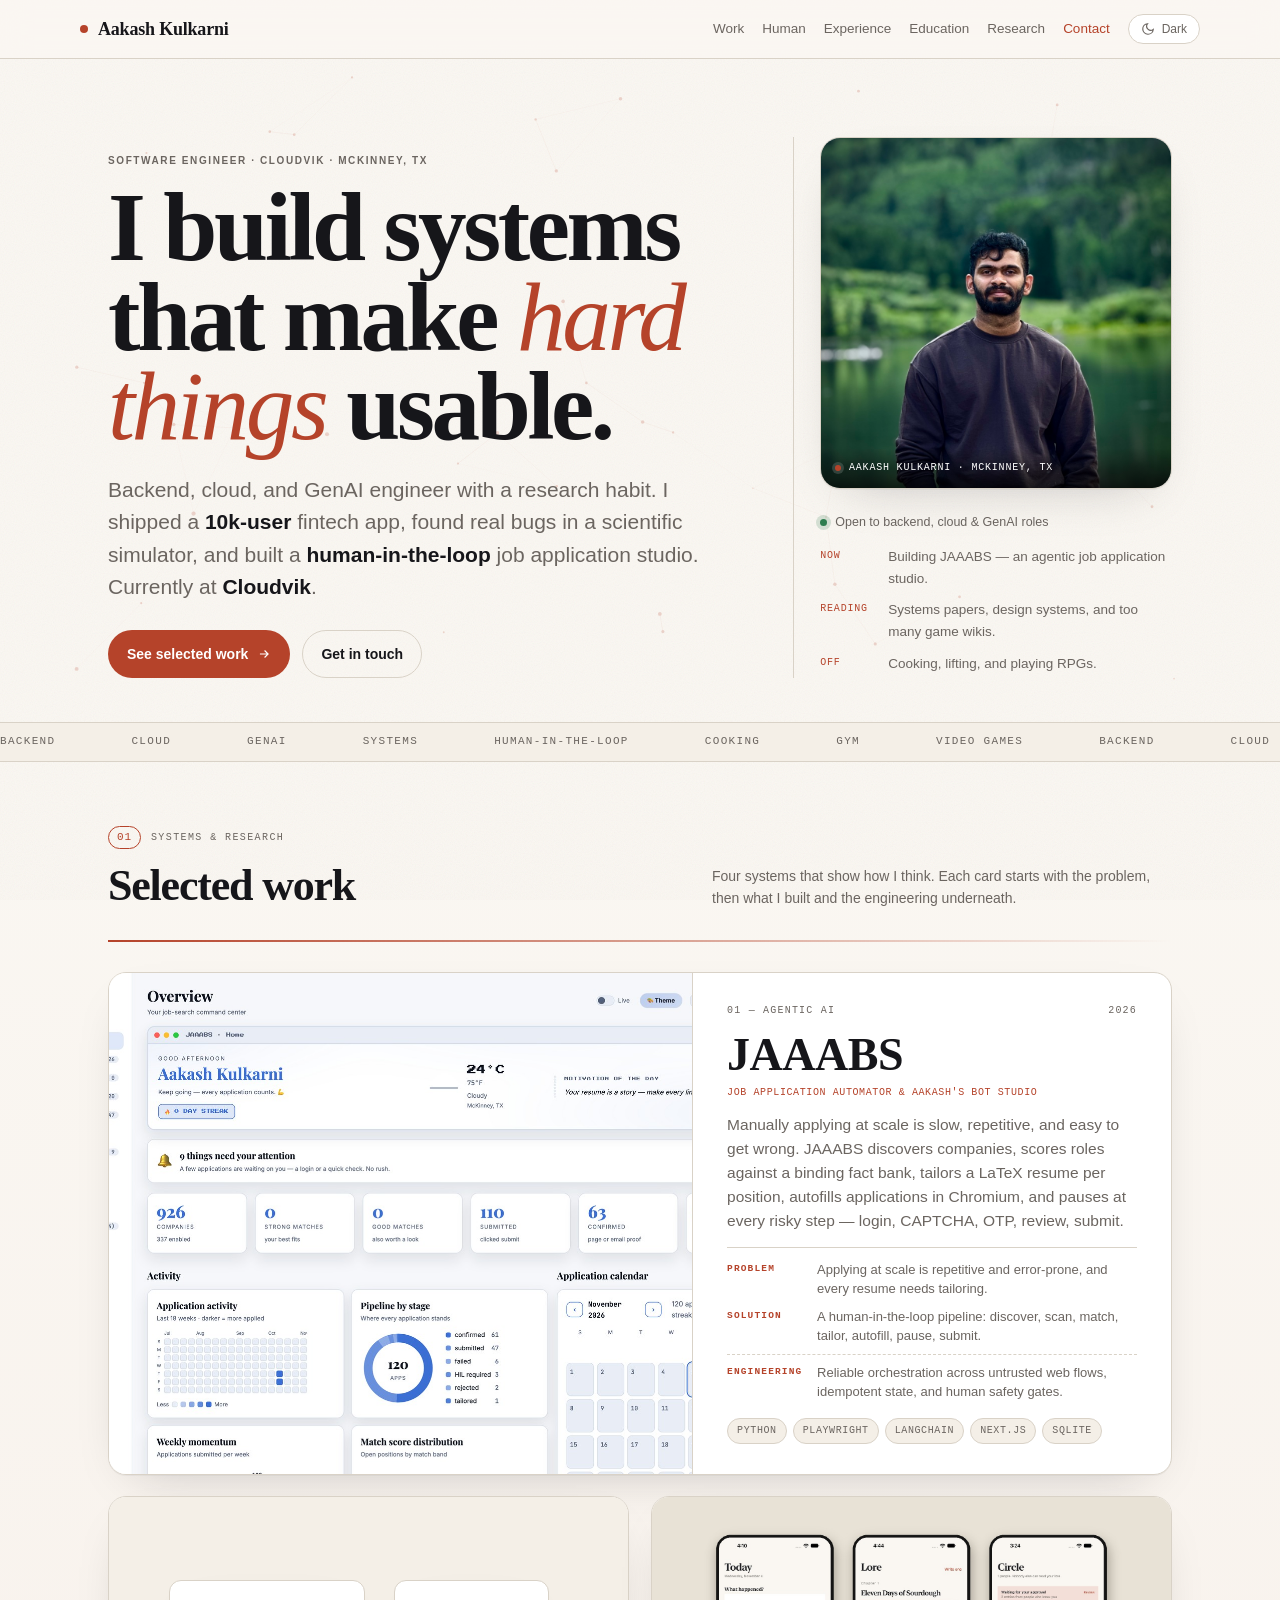
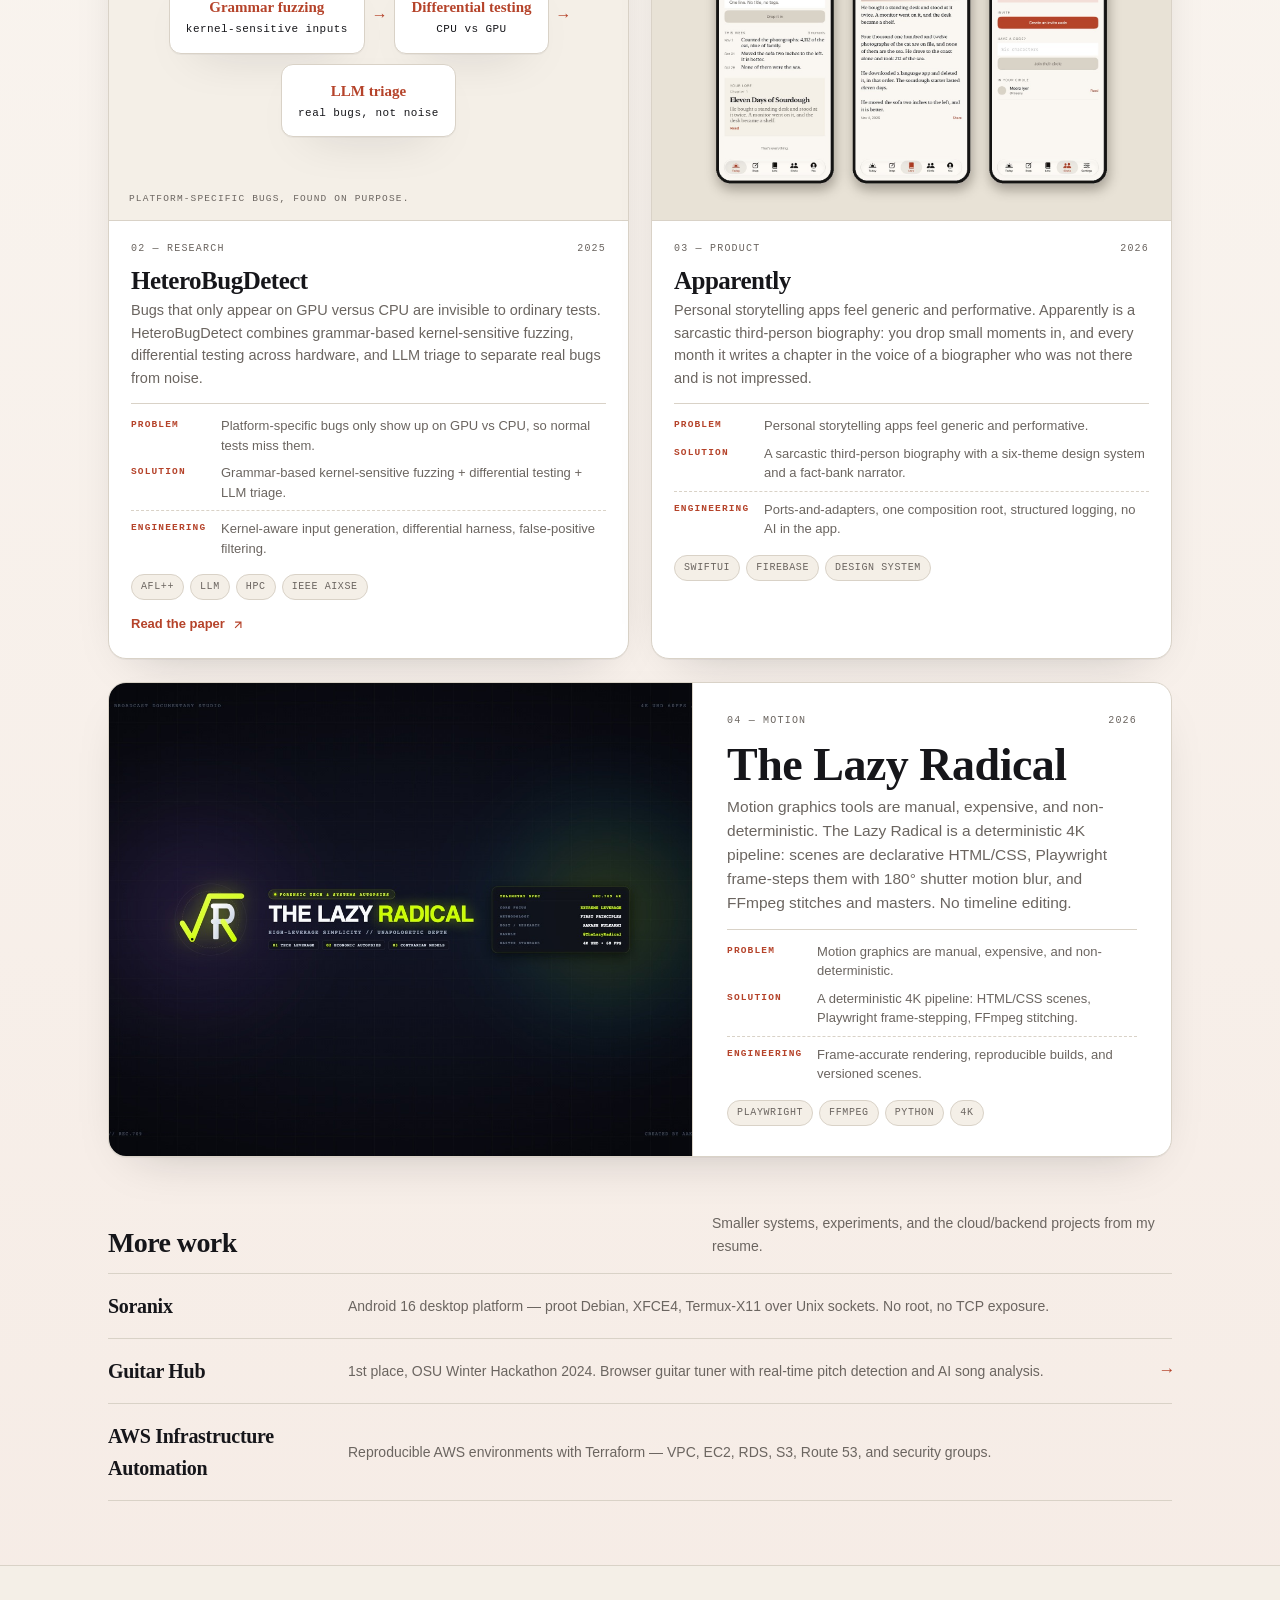
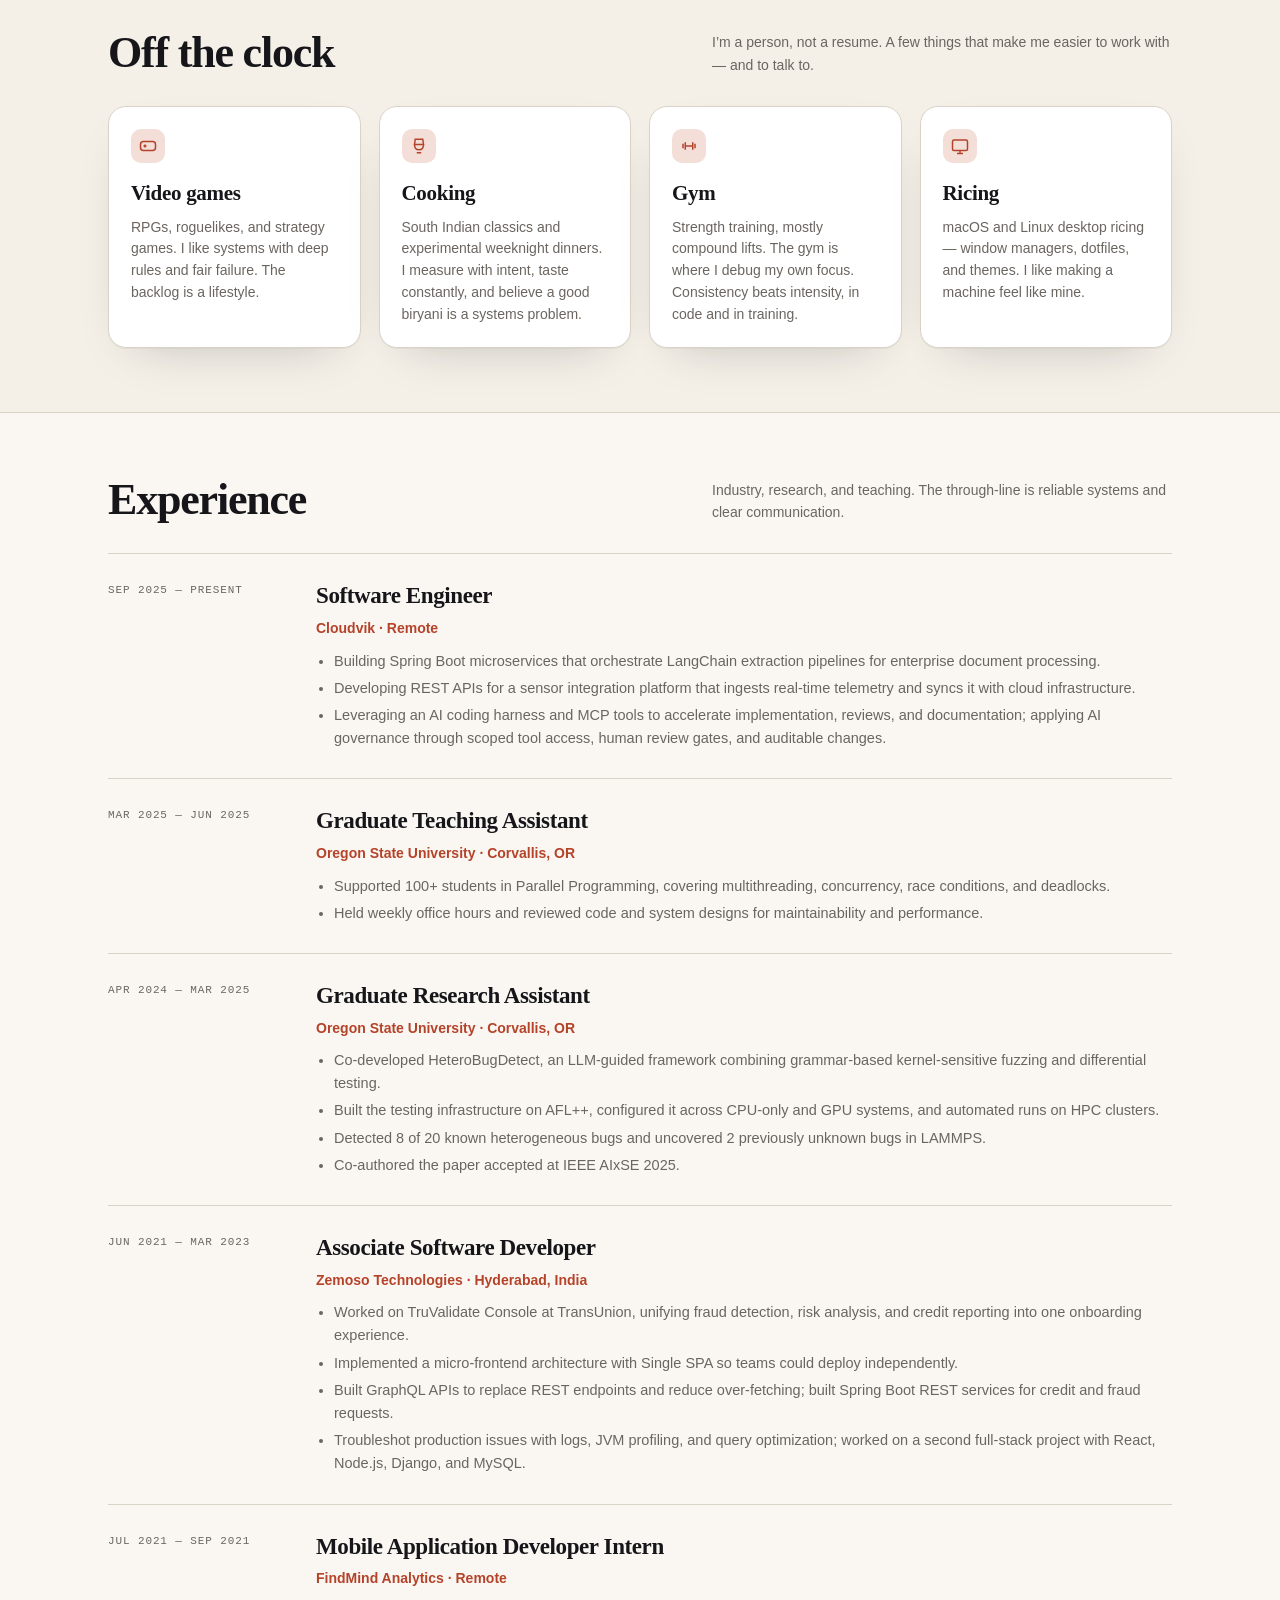
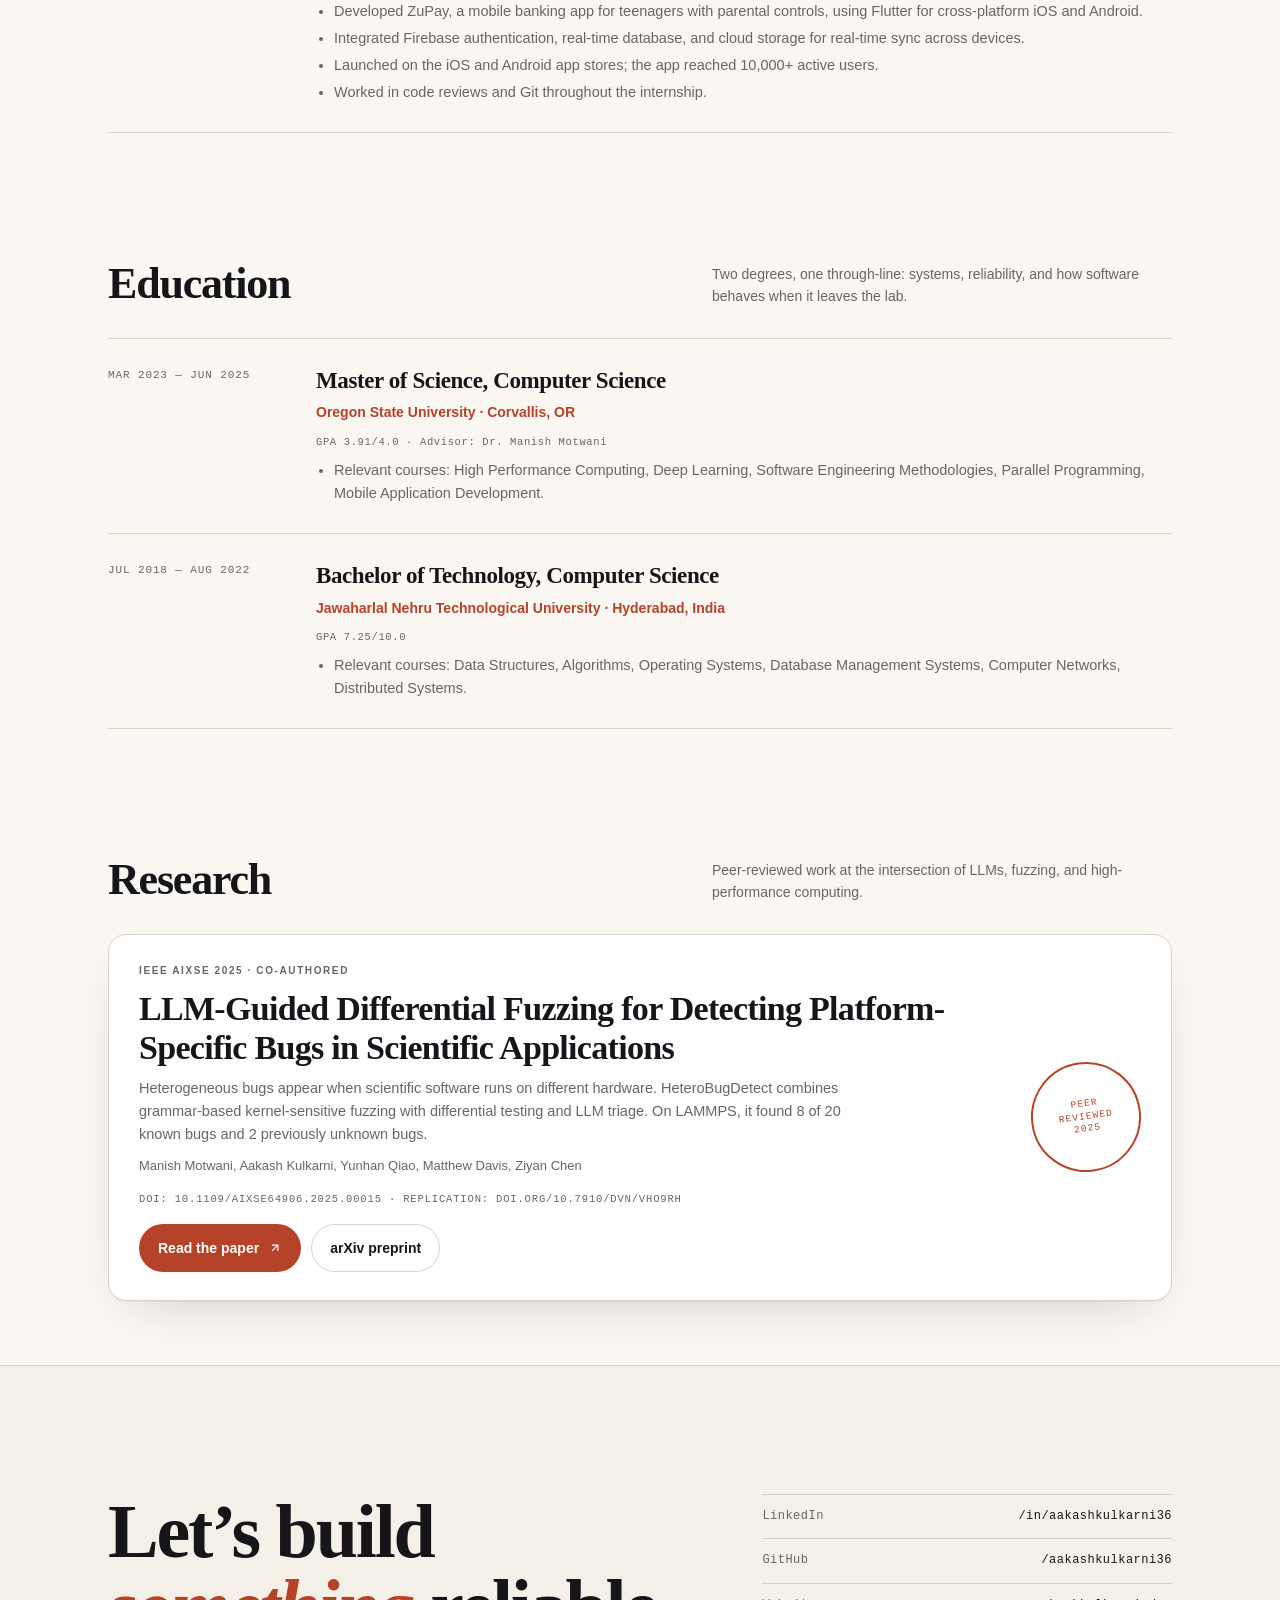
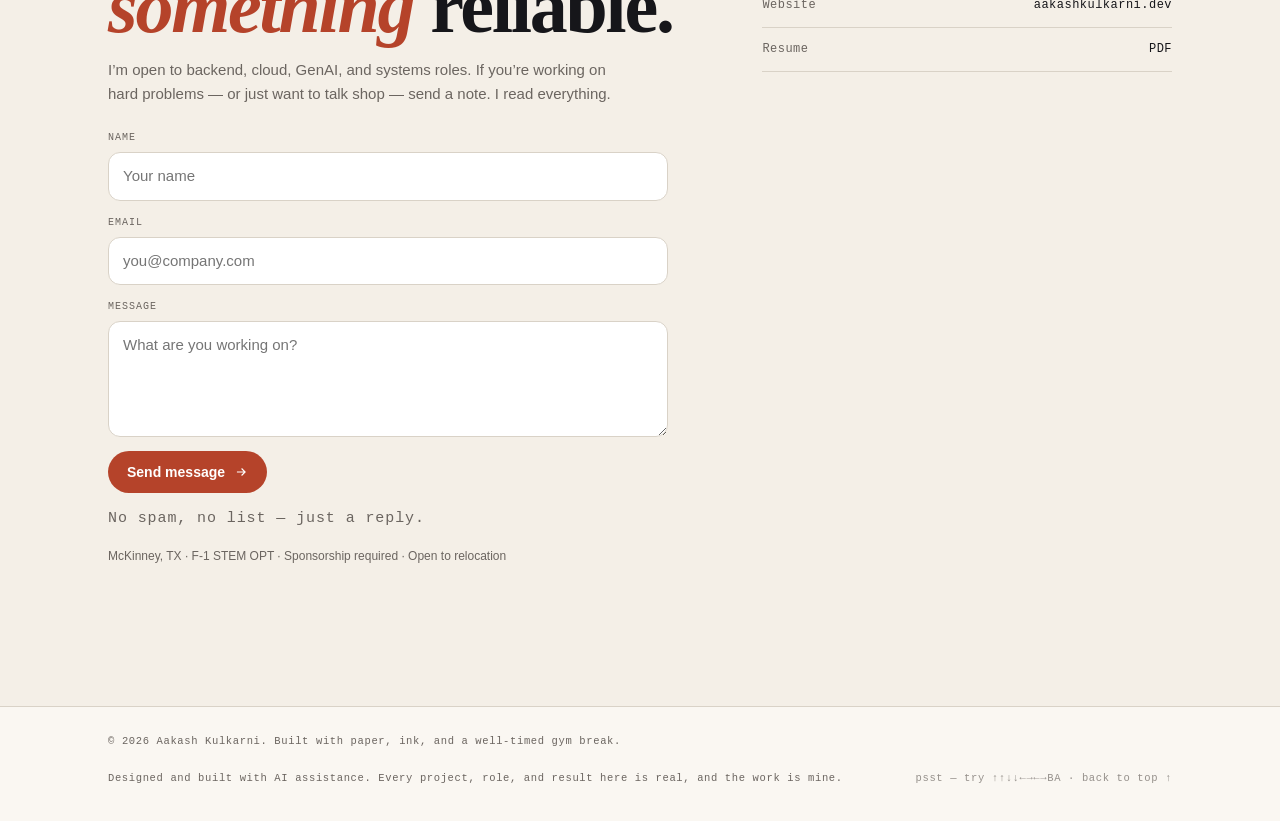
==== commit f49ec782: "Fix mobile layout: hero padding, stacked buttons, diagrams, contact" ====
--- a/redesign/prototype-01/index.html
+++ b/redesign/prototype-01/index.html
@@ -101,7 +101,7 @@
   /* hero */
   .hero-shell{position:relative;overflow:hidden;border-bottom:1px solid var(--line)}
   .hero-canvas{position:absolute;inset:0;width:100%;height:100%;z-index:0;pointer-events:none;opacity:.55}
-  .hero{position:relative;z-index:1;padding:78px 0 44px;display:grid;grid-template-columns:1.25fr .75fr;gap:54px;align-items:end}
+  .hero{position:relative;z-index:1;padding:78px 28px 44px;display:grid;grid-template-columns:1.25fr .75fr;gap:54px;align-items:end}
   .hero > div,.hero > aside{position:relative;z-index:1}
   .hero h1{font-family:var(--serif);font-weight:700;font-size:clamp(50px,7.6vw,100px);line-height:.92;letter-spacing:-3.4px;margin:0 0 22px}
   .hero h1 em{font-style:italic;color:var(--accent);font-weight:500}
@@ -233,7 +233,7 @@
 
   /* contact */
   .contact{background:var(--muted);border-top:1px solid var(--line);border-bottom:1px solid var(--line)}
-  .contact-inner{padding:64px 0;display:grid;grid-template-columns:1.2fr .8fr;gap:40px;align-items:start}
+  .contact-inner{padding:64px 28px;display:grid;grid-template-columns:1.2fr .8fr;gap:40px;align-items:start}
   .contact h2{font-family:var(--serif);font-size:clamp(40px,6vw,76px);line-height:.98;letter-spacing:-2.2px;margin:0}
   .contact h2 em{font-style:italic;color:var(--accent)}
   .contact p{color:var(--ink2);font-size:15px;max-width:520px}
@@ -363,6 +363,46 @@
     .scroll-progress{transition:none}
   }
   @media(max-width:700px){.hero{padding-top:56px}.sec-head{flex-direction:column;align-items:start;gap:8px}}
+
+  /* ---- mobile ---- */
+  @media(max-width:640px){
+    .wrap{padding-left:20px;padding-right:20px}
+    .hero{padding:52px 20px 30px}
+    .contact-inner{padding:44px 20px 48px}
+
+    .hero h1{font-size:clamp(34px,10vw,44px);letter-spacing:-1.4px;line-height:.98;margin-bottom:18px}
+    .hero .lede{font-size:16px;line-height:1.6;margin-bottom:22px}
+    .hero .eyebrow{font-size:10px;letter-spacing:.08em;line-height:1.7}
+    .hero-actions{flex-direction:column;align-items:stretch;gap:10px}
+    .hero-actions .btn{width:100%;justify-content:center}
+    .hero-side{padding-top:20px}
+    .now-list .k{min-width:52px}
+
+    section{padding:48px 0}
+    .sec-head{gap:10px;margin-bottom:22px}
+    .sec-head h2{letter-spacing:-.8px}
+
+    .diagram{aspect-ratio:auto;min-height:0;padding:18px;flex-direction:column;gap:14px}
+    .diagram-flow{flex-direction:column;gap:6px;width:100%}
+    .diagram-node{width:100%;font-size:10px;padding:10px 12px}
+    .diagram-node b{font-size:13px}
+    .diagram-arrow{transform:rotate(90deg);line-height:1}
+    .diagram-pipeline{width:100%}
+    .diagram-pipeline .node{white-space:normal;font-size:10px;padding:9px 10px}
+    .diagram-caption{position:static;display:block;margin-top:12px;text-align:center}
+
+    .more-item{grid-template-columns:1fr auto;gap:4px 12px;align-items:baseline}
+    .more-name{grid-column:1;grid-row:1}
+    .more-arrow{grid-column:2;grid-row:1}
+    .more-desc{grid-column:1/-1;grid-row:2}
+
+    .contact h2{font-size:clamp(30px,8.2vw,38px);letter-spacing:-1px}
+    .contact p{font-size:14px}
+    .contact-links a{font-size:11px}
+
+    .ticker-track{font-size:10px;gap:26px}
+    footer{padding:22px 0 30px;font-size:10px}
+  }
 </style>
 </head>
 <body>
